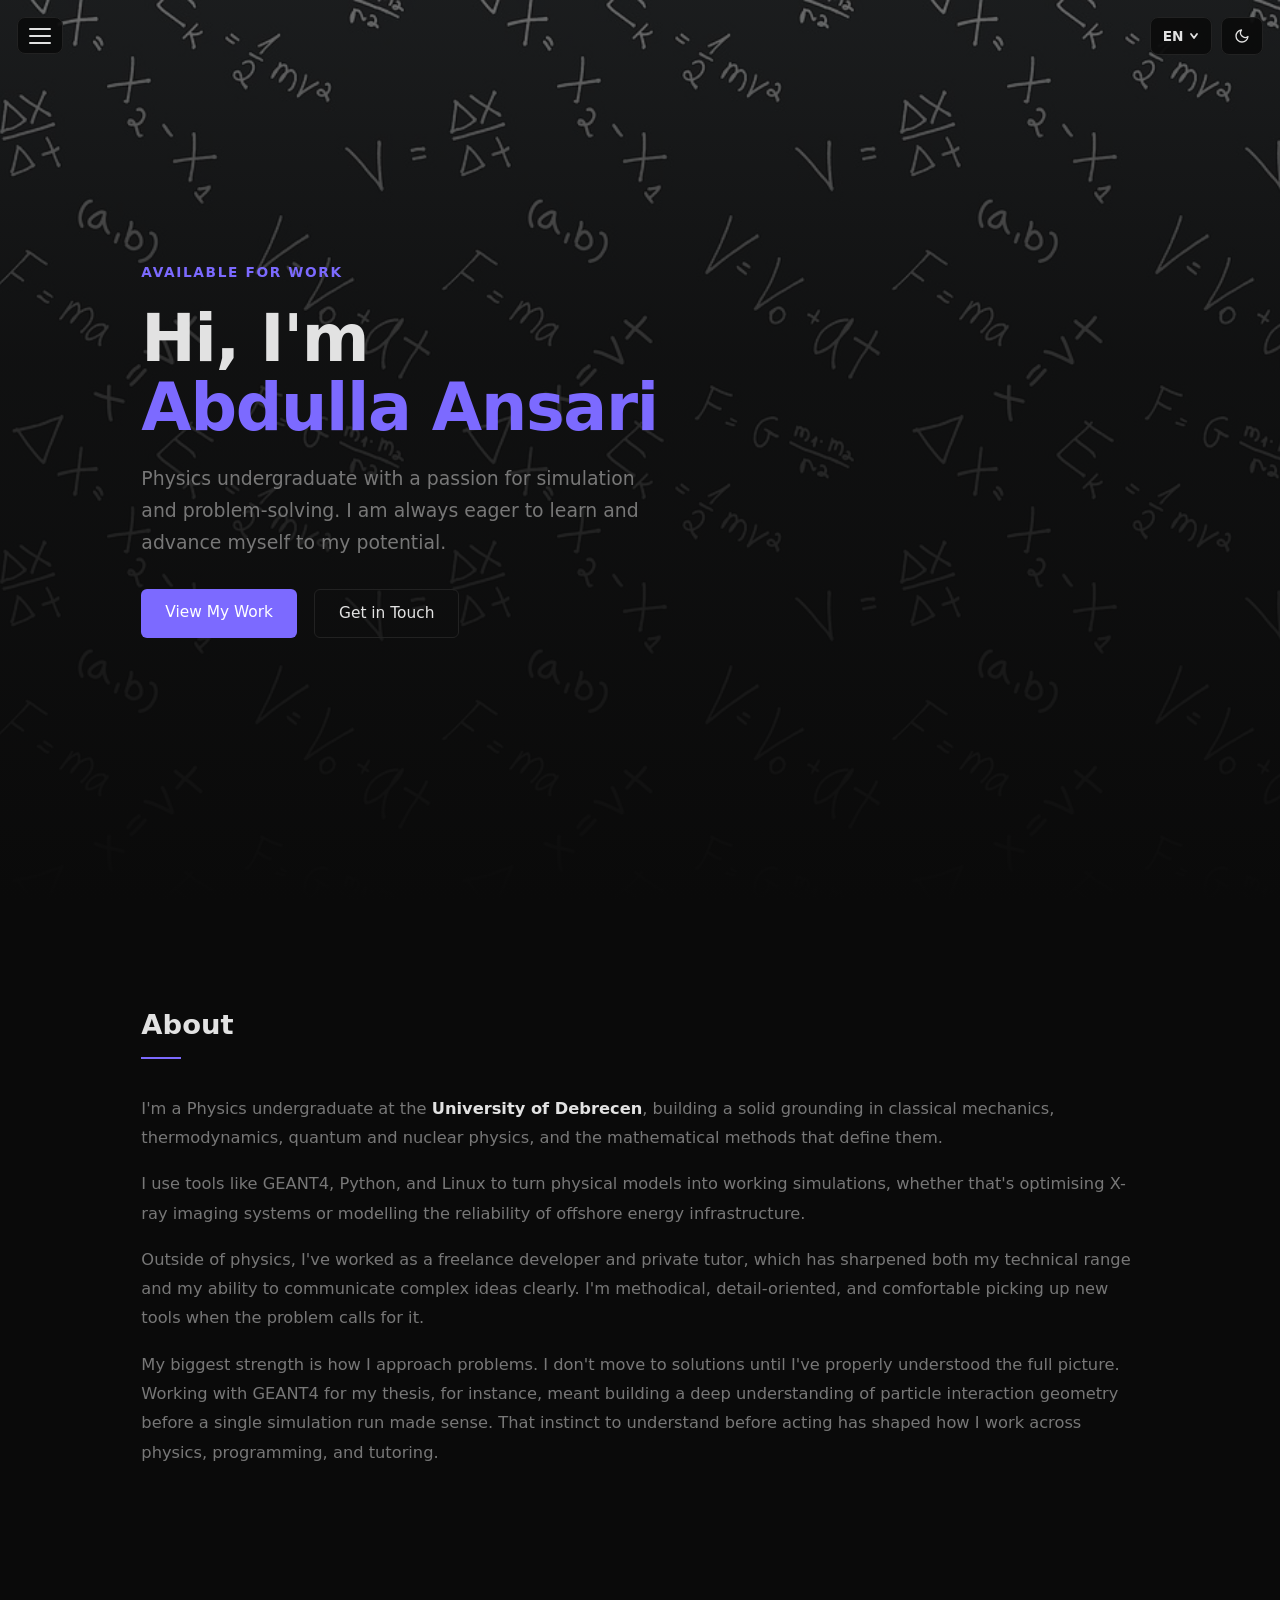
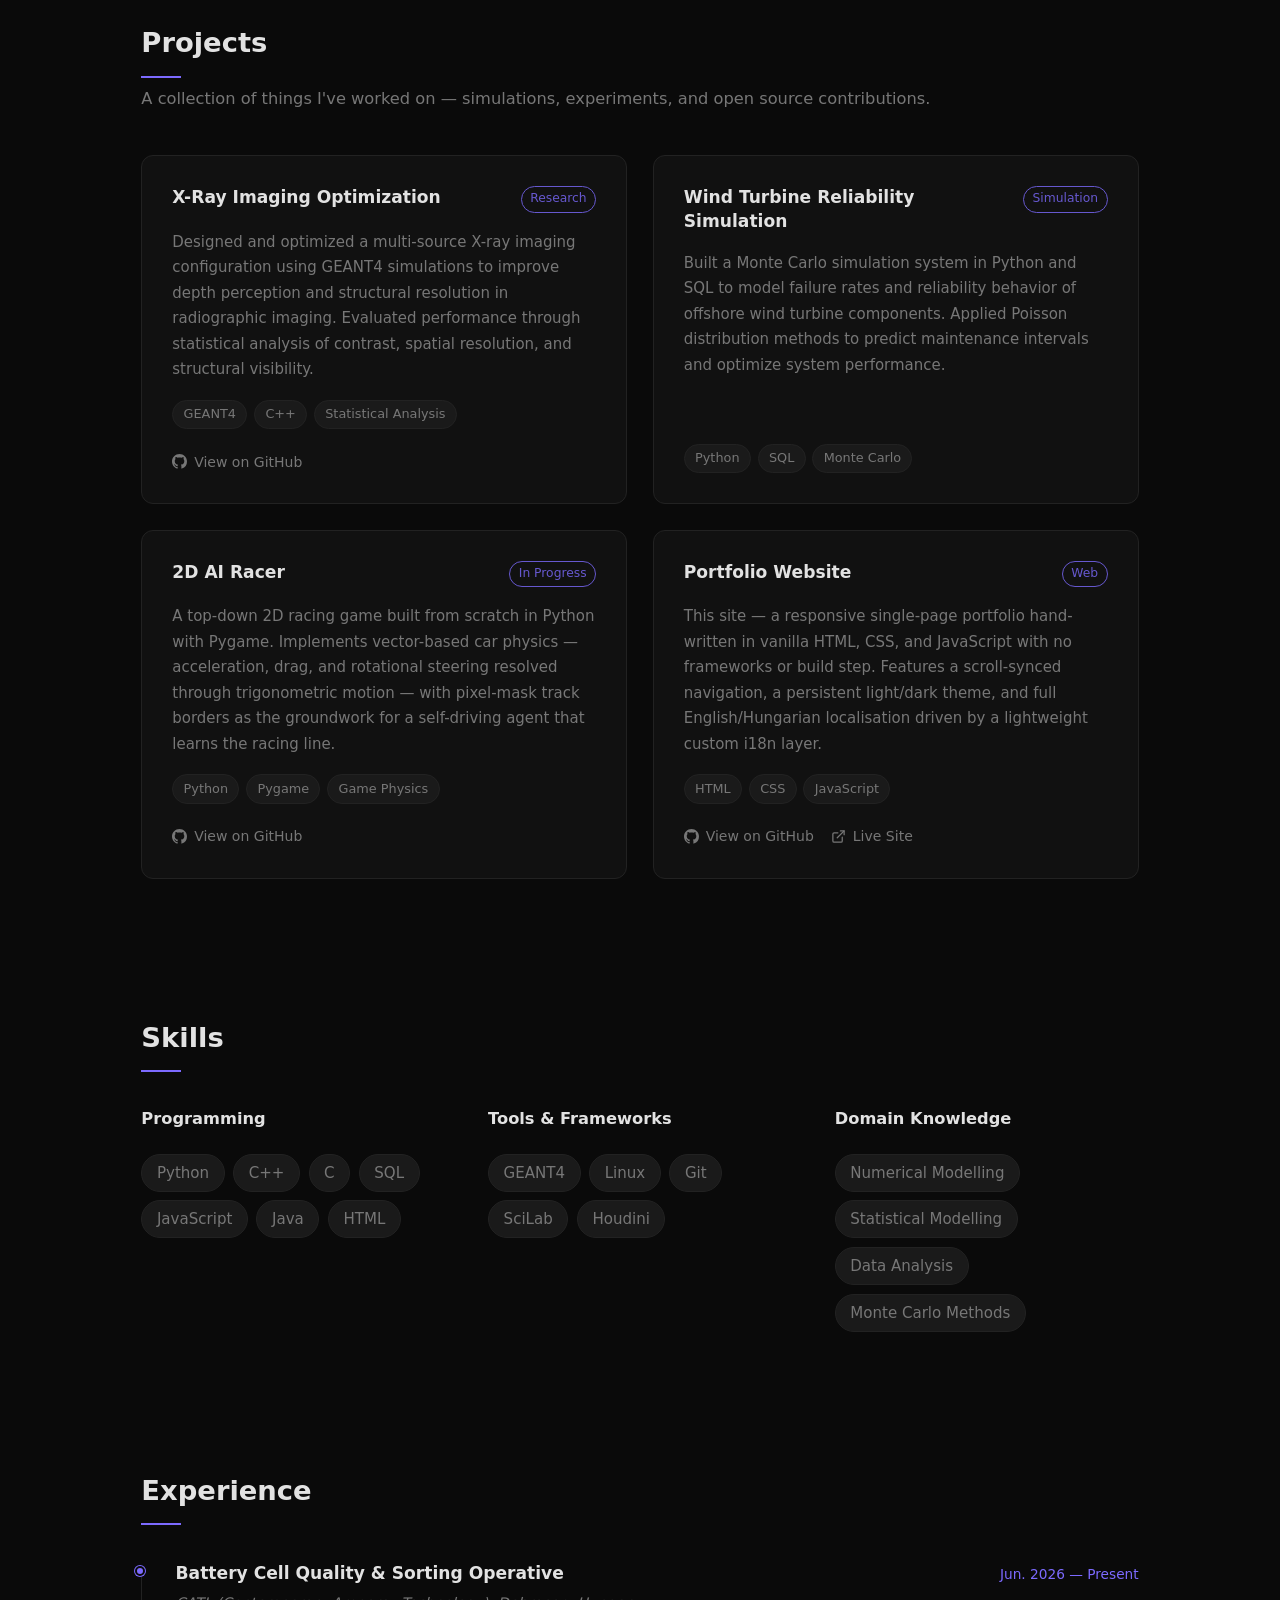
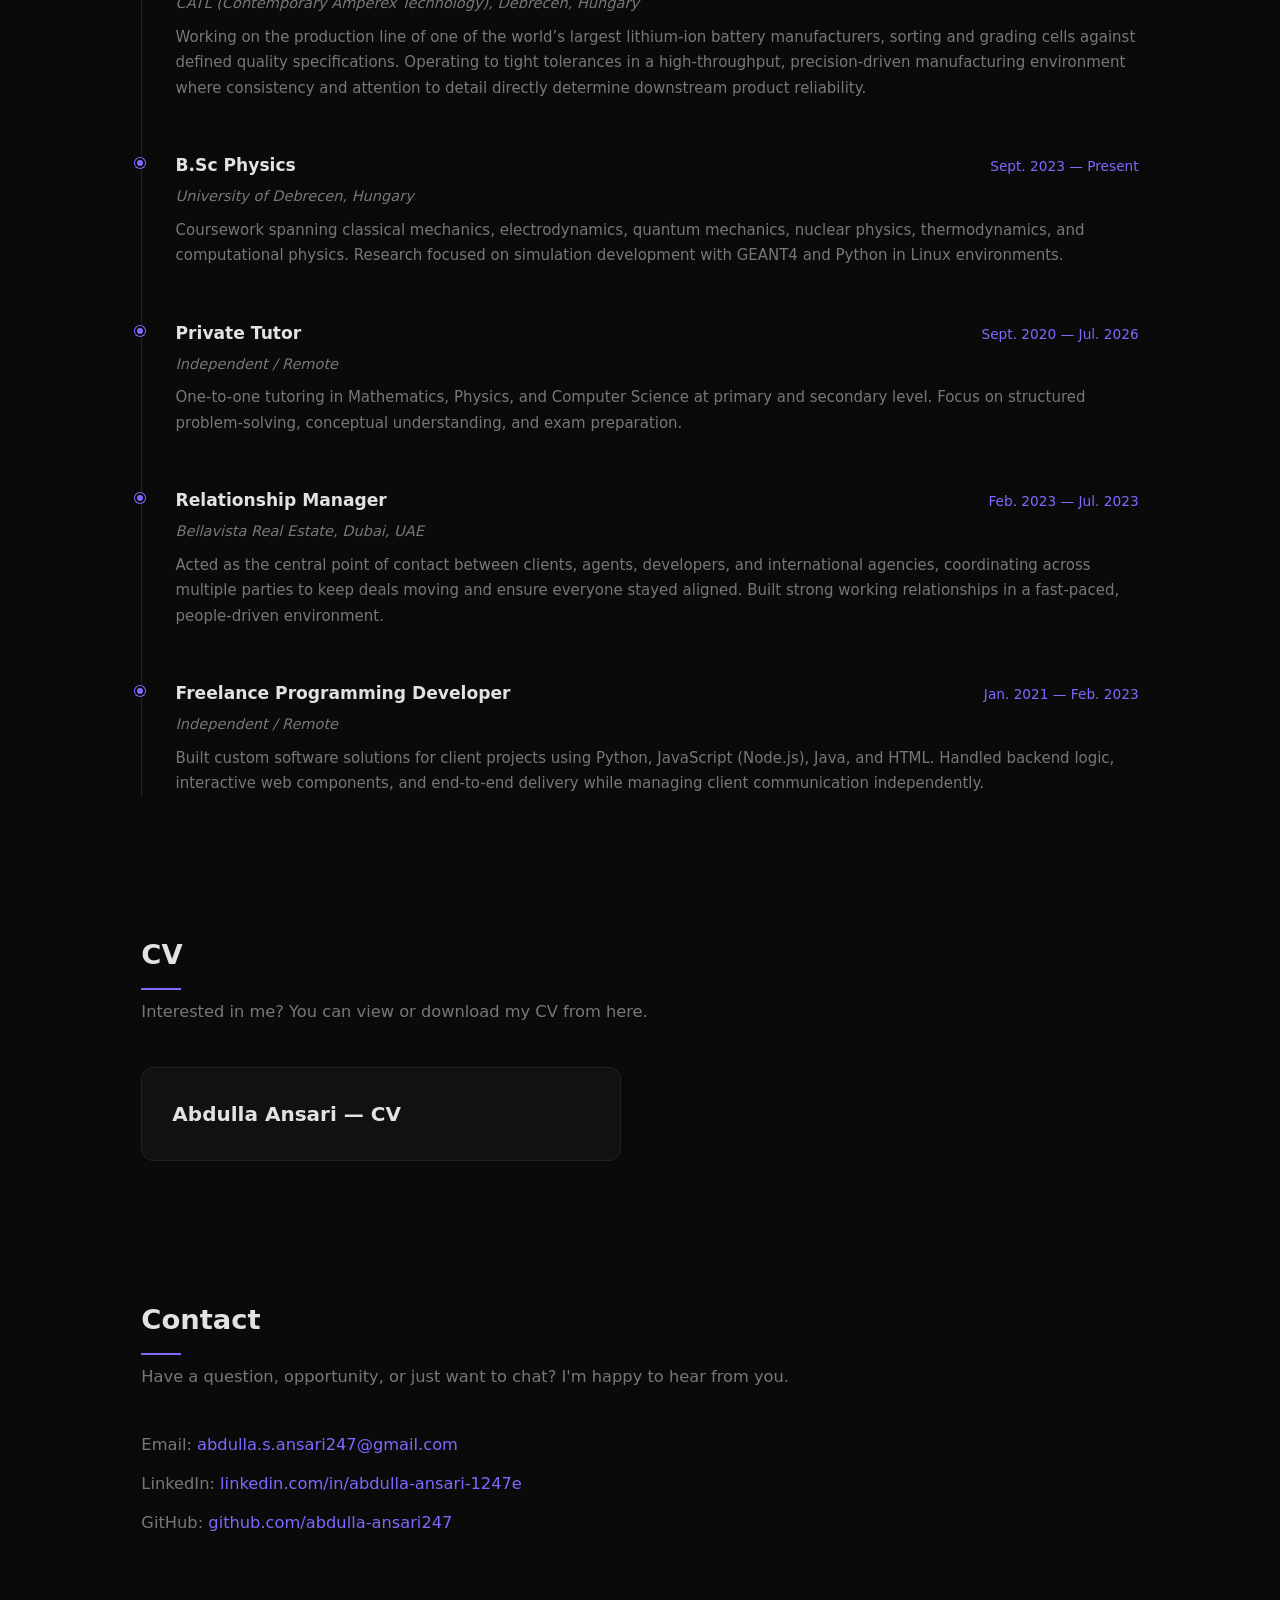
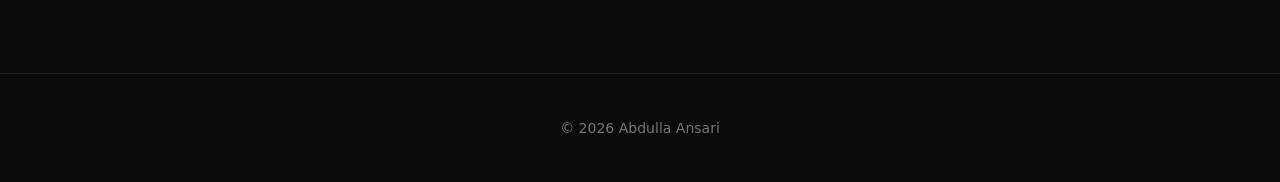
==== index.html @ ff15ace3 "More edits" ====
<!DOCTYPE html>
<html lang="en">
<head>
    <meta charset="UTF-8">
    <meta name="viewport" content="width=device-width, initial-scale=1.0">
    <title>Abdulla Ansari</title>
    <link rel="stylesheet" href="css/style.css">
</head>
<body>

    <button class="menu-toggle" id="menuToggle" aria-label="Open navigation">
        <span></span>
        <span></span>
        <span></span>
    </button>

    <div class="top-controls">
        <div class="lang-dropdown" id="langDropdown">
            <button class="ctrl-btn lang-current" id="langToggle" aria-label="Switch language">
                EN
                <svg width="10" height="10" viewBox="0 0 10 10" fill="none" stroke="currentColor" stroke-width="1.8" stroke-linecap="round" stroke-linejoin="round">
                    <polyline points="2,3 5,7 8,3"/>
                </svg>
            </button>
            <ul class="lang-menu">
                <li><button class="lang-option" data-lang="en">EN</button></li>
                <li><button class="lang-option" data-lang="hu">HU</button></li>
            </ul>
        </div>
        <button class="ctrl-btn" id="themeToggle" aria-label="Toggle theme">
            <svg class="icon-sun" width="16" height="16" viewBox="0 0 24 24" fill="none" stroke="currentColor" stroke-width="2" stroke-linecap="round" stroke-linejoin="round">
                <circle cx="12" cy="12" r="5"/>
                <line x1="12" y1="1" x2="12" y2="3"/>
                <line x1="12" y1="21" x2="12" y2="23"/>
                <line x1="4.22" y1="4.22" x2="5.64" y2="5.64"/>
                <line x1="18.36" y1="18.36" x2="19.78" y2="19.78"/>
                <line x1="1" y1="12" x2="3" y2="12"/>
                <line x1="21" y1="12" x2="23" y2="12"/>
                <line x1="4.22" y1="19.78" x2="5.64" y2="18.36"/>
                <line x1="18.36" y1="5.64" x2="19.78" y2="4.22"/>
            </svg>
            <svg class="icon-moon" width="16" height="16" viewBox="0 0 24 24" fill="none" stroke="currentColor" stroke-width="2" stroke-linecap="round" stroke-linejoin="round">
                <path d="M21 12.79A9 9 0 1 1 11.21 3 7 7 0 0 0 21 12.79z"/>
            </svg>
        </button>
    </div>

    <div class="nav-overlay" id="navOverlay"></div>

    <nav class="side-nav" id="sideNav">
        <a href="#about"      data-i18n="nav-about">About</a>
        <a href="#projects"   data-i18n="nav-projects">Projects</a>
        <a href="#skills"     data-i18n="nav-skills">Skills</a>
        <a href="#experience" data-i18n="nav-experience">Experience</a>
        <a href="#cv">CV</a>
        <a href="#contact"    data-i18n="nav-contact">Contact</a>
    </nav>

    <!-- HERO -->
    <section id="home">
        <div class="hero-content">
            <span class="tag" data-i18n="hero-tag">Available for work</span>
            <h1 data-i18n="hero-heading">Hi, I'm<br><span class="accent">Abdulla Ansari</span></h1>
            <p data-i18n="hero-desc">Physics undergraduate with a passion for simulation and problem-solving. I am always eager to learn and advance myself to my potential. Available to work in the Netherlands from March 1st</p>
            <div class="hero-btns">
                <a href="#projects" class="btn btn-primary" data-i18n="btn-work">View My Work</a>
                <a href="#contact"  class="btn btn-outline"  data-i18n="btn-contact">Get in Touch</a>
            </div>
        </div>
    </section>

    <main>

        <!-- ABOUT -->
        <section id="about" class="section">
            <h2 class="section-title" data-i18n="nav-about">About</h2>
            <div class="about-grid">
                <div class="about-text">
                    <p data-i18n="about-p1">I'm a Physics undergraduate at the <strong>University of Debrecen</strong>, building a solid grounding in classical mechanics, thermodynamics, quantum and nuclear physics, and the mathematical methods that define them.</p>
                    <p data-i18n="about-p2">I use tools like GEANT4, Python, and Linux to turn physical models into working simulations, whether that's optimising X-ray imaging systems or modelling the reliability of offshore energy infrastructure.</p>
                    <p data-i18n="about-p3">Outside of physics, I've worked as a freelance developer and private tutor, which has sharpened both my technical range and my ability to communicate complex ideas clearly. I'm methodical, detail-oriented, and comfortable picking up new tools when the problem calls for it.</p>
                    <p data-i18n="about-p4">My biggest strength is how I approach problems. I don't move to solutions until I've properly understood the full picture. Working with GEANT4 for my thesis, for instance, meant building a deep understanding of particle interaction geometry before a single simulation run made sense. That instinct to understand before acting has shaped how I work across physics, programming, and tutoring.</p>
                </div>
            </div>
        </section>

        <!-- PROJECTS -->
        <section id="projects" class="section">
            <h2 class="section-title" data-i18n="nav-projects">Projects</h2>
            <p class="section-sub" data-i18n="projects-sub">A collection of things I've worked on — simulations, experiments, and open source contributions.</p>
            <div class="projects-grid">

                <div class="project-card">
                    <div class="project-header">
                        <h3 data-i18n="proj1-title">X-Ray Imaging Optimization</h3>
                        <span class="project-status" data-i18n="proj1-status">Research</span>
                    </div>
                    <p data-i18n="proj1-desc">Designed and optimized a multi-source X-ray imaging configuration using GEANT4 simulations to improve depth perception and structural resolution in radiographic imaging. Evaluated performance through statistical analysis of contrast, spatial resolution, and structural visibility.</p>
                    <div class="project-tags">
                        <span class="tag-pill">GEANT4</span>
                        <span class="tag-pill">C++</span>
                        <span class="tag-pill" data-i18n="pill-stats">Statistical Analysis</span>
                    </div>
                    <div class="project-links">
                        <a href="https://github.com/abdulla-ansari247/geant4-xray-imaging-thesis" target="_blank" rel="noopener" class="project-link">
                            <svg width="15" height="15" viewBox="0 0 16 16" fill="currentColor" aria-hidden="true"><path d="M8 0C3.58 0 0 3.58 0 8c0 3.54 2.29 6.53 5.47 7.59.4.07.55-.17.55-.38 0-.19-.01-.82-.01-1.49-2.01.37-2.53-.49-2.69-.94-.09-.23-.48-.94-.82-1.13-.28-.15-.68-.52-.01-.53.63-.01 1.08.58 1.23.82.72 1.21 1.87.87 2.33.66.07-.52.28-.87.51-1.07-1.78-.2-3.64-.89-3.64-3.95 0-.87.31-1.59.82-2.15-.08-.2-.36-1.02.08-2.12 0 0 .67-.21 2.2.82.64-.18 1.32-.27 2-.27.68 0 1.36.09 2 .27 1.53-1.04 2.2-.82 2.2-.82.44 1.1.16 1.92.08 2.12.51.56.82 1.27.82 2.15 0 3.07-1.87 3.75-3.65 3.95.29.25.54.73.54 1.48 0 1.07-.01 1.93-.01 2.2 0 .21.15.46.55.38A8.01 8.01 0 0 0 16 8c0-4.42-3.58-8-8-8z"/></svg>
                            <span data-i18n="proj-github">View on GitHub</span>
                        </a>
                    </div>
                </div>

                <div class="project-card">
                    <div class="project-header">
                        <h3 data-i18n="proj2-title">Wind Turbine Reliability Simulation</h3>
                        <span class="project-status" data-i18n="proj2-status">Simulation</span>
                    </div>
                    <p data-i18n="proj2-desc">Built a Monte Carlo simulation system in Python and SQL to model failure rates and reliability behavior of offshore wind turbine components. Applied Poisson distribution methods to predict maintenance intervals and optimize system performance.</p>
                    <div class="project-tags">
                        <span class="tag-pill">Python</span>
                        <span class="tag-pill">SQL</span>
                        <span class="tag-pill">Monte Carlo</span>
                    </div>
                </div>

                <div class="project-card">
                    <div class="project-header">
                        <h3 data-i18n="proj3-title">2D AI Racer</h3>
                        <span class="project-status" data-i18n="proj3-status">In Progress</span>
                    </div>
                    <p data-i18n="proj3-desc">A top-down 2D racing game built from scratch in Python with Pygame. Implements vector-based car physics — acceleration, drag, and rotational steering resolved through trigonometric motion — with pixel-mask track borders as the groundwork for a self-driving agent that learns the racing line.</p>
                    <div class="project-tags">
                        <span class="tag-pill">Python</span>
                        <span class="tag-pill">Pygame</span>
                        <span class="tag-pill" data-i18n="pill-physics">Game Physics</span>
                    </div>
                    <div class="project-links">
                        <a href="https://github.com/abdulla-ansari247/2D_AI_Racer" target="_blank" rel="noopener" class="project-link">
                            <svg width="15" height="15" viewBox="0 0 16 16" fill="currentColor" aria-hidden="true"><path d="M8 0C3.58 0 0 3.58 0 8c0 3.54 2.29 6.53 5.47 7.59.4.07.55-.17.55-.38 0-.19-.01-.82-.01-1.49-2.01.37-2.53-.49-2.69-.94-.09-.23-.48-.94-.82-1.13-.28-.15-.68-.52-.01-.53.63-.01 1.08.58 1.23.82.72 1.21 1.87.87 2.33.66.07-.52.28-.87.51-1.07-1.78-.2-3.64-.89-3.64-3.95 0-.87.31-1.59.82-2.15-.08-.2-.36-1.02.08-2.12 0 0 .67-.21 2.2.82.64-.18 1.32-.27 2-.27.68 0 1.36.09 2 .27 1.53-1.04 2.2-.82 2.2-.82.44 1.1.16 1.92.08 2.12.51.56.82 1.27.82 2.15 0 3.07-1.87 3.75-3.65 3.95.29.25.54.73.54 1.48 0 1.07-.01 1.93-.01 2.2 0 .21.15.46.55.38A8.01 8.01 0 0 0 16 8c0-4.42-3.58-8-8-8z"/></svg>
                            <span data-i18n="proj-github">View on GitHub</span>
                        </a>
                    </div>
                </div>

                <div class="project-card">
                    <div class="project-header">
                        <h3 data-i18n="proj4-title">Portfolio Website</h3>
                        <span class="project-status" data-i18n="proj4-status">Web</span>
                    </div>
                    <p data-i18n="proj4-desc">This site — a responsive single-page portfolio hand-written in vanilla HTML, CSS, and JavaScript with no frameworks or build step. Features a scroll-synced navigation, a persistent light/dark theme, and full English/Hungarian localisation driven by a lightweight custom i18n layer.</p>
                    <div class="project-tags">
                        <span class="tag-pill">HTML</span>
                        <span class="tag-pill">CSS</span>
                        <span class="tag-pill">JavaScript</span>
                    </div>
                    <div class="project-links">
                        <a href="https://github.com/abdulla-ansari247/portfolio_website" target="_blank" rel="noopener" class="project-link">
                            <svg width="15" height="15" viewBox="0 0 16 16" fill="currentColor" aria-hidden="true"><path d="M8 0C3.58 0 0 3.58 0 8c0 3.54 2.29 6.53 5.47 7.59.4.07.55-.17.55-.38 0-.19-.01-.82-.01-1.49-2.01.37-2.53-.49-2.69-.94-.09-.23-.48-.94-.82-1.13-.28-.15-.68-.52-.01-.53.63-.01 1.08.58 1.23.82.72 1.21 1.87.87 2.33.66.07-.52.28-.87.51-1.07-1.78-.2-3.64-.89-3.64-3.95 0-.87.31-1.59.82-2.15-.08-.2-.36-1.02.08-2.12 0 0 .67-.21 2.2.82.64-.18 1.32-.27 2-.27.68 0 1.36.09 2 .27 1.53-1.04 2.2-.82 2.2-.82.44 1.1.16 1.92.08 2.12.51.56.82 1.27.82 2.15 0 3.07-1.87 3.75-3.65 3.95.29.25.54.73.54 1.48 0 1.07-.01 1.93-.01 2.2 0 .21.15.46.55.38A8.01 8.01 0 0 0 16 8c0-4.42-3.58-8-8-8z"/></svg>
                            <span data-i18n="proj-github">View on GitHub</span>
                        </a>
                        <a href="https://portfolio-website-flame-eta-69.vercel.app" target="_blank" rel="noopener" class="project-link">
                            <svg width="15" height="15" viewBox="0 0 24 24" fill="none" stroke="currentColor" stroke-width="2" stroke-linecap="round" stroke-linejoin="round" aria-hidden="true"><path d="M18 13v6a2 2 0 0 1-2 2H5a2 2 0 0 1-2-2V8a2 2 0 0 1 2-2h6"/><polyline points="15 3 21 3 21 9"/><line x1="10" y1="14" x2="21" y2="3"/></svg>
                            <span data-i18n="proj-live">Live Site</span>
                        </a>
                    </div>
                </div>

            </div>
        </section>

        <!-- SKILLS -->
        <section id="skills" class="section">
            <h2 class="section-title" data-i18n="nav-skills">Skills</h2>
            <div class="skills-grid">

                <div class="skill-group">
                    <h3 data-i18n="skills-prog">Programming</h3>
                    <div class="skill-tags">
                        <span class="tag-pill">Python</span>
                        <span class="tag-pill">C++</span>
                        <span class="tag-pill">C</span>
                        <span class="tag-pill">SQL</span>
                        <span class="tag-pill">JavaScript</span>
                        <span class="tag-pill">Java</span>
                        <span class="tag-pill">HTML</span>
                    </div>
                </div>

                <div class="skill-group">
                    <h3 data-i18n="skills-tools">Tools &amp; Frameworks</h3>
                    <div class="skill-tags">
                        <span class="tag-pill">GEANT4</span>
                        <span class="tag-pill">Linux</span>
                        <span class="tag-pill">Git</span>
                        <span class="tag-pill">SciLab</span>
                        <span class="tag-pill">Houdini</span>
                    </div>
                </div>

                <div class="skill-group">
                    <h3 data-i18n="skills-domain">Domain Knowledge</h3>
                    <div class="skill-tags">
                        <span class="tag-pill" data-i18n="pill-num">Numerical Modelling</span>
                        <span class="tag-pill" data-i18n="pill-stat">Statistical Modelling</span>
                        <span class="tag-pill" data-i18n="pill-data">Data Analysis</span>
                        <span class="tag-pill">Monte Carlo Methods</span>
                    </div>
                </div>

            </div>
        </section>

        <!-- EXPERIENCE -->
        <section id="experience" class="section">
            <h2 class="section-title" data-i18n="nav-experience">Experience</h2>
            <div class="timeline">

                <div class="timeline-item">
                    <div class="timeline-dot"></div>
                    <div class="timeline-content">
                        <div class="timeline-header">
                            <h3 data-i18n="exp1-title">Battery Cell Quality &amp; Sorting Operative</h3>
                            <span class="timeline-date" data-i18n="exp1-date">Jun. 2026 — Present</span>
                        </div>
                        <p class="timeline-org" data-i18n="exp1-org">CATL (Contemporary Amperex Technology), Debrecen, Hungary</p>
                        <p data-i18n="exp1-desc">Working on the production line of one of the world’s largest lithium-ion battery manufacturers, sorting and grading cells against defined quality specifications. Operating to tight tolerances in a high-throughput, precision-driven manufacturing environment where consistency and attention to detail directly determine downstream product reliability.</p>
                    </div>
                </div>

                <div class="timeline-item">
                    <div class="timeline-dot"></div>
                    <div class="timeline-content">
                        <div class="timeline-header">
                            <h3 data-i18n="exp2-title">B.Sc Physics</h3>
                            <span class="timeline-date" data-i18n="exp2-date">Sept. 2023 — Present</span>
                        </div>
                        <p class="timeline-org" data-i18n="exp2-org">University of Debrecen, Hungary</p>
                        <p data-i18n="exp2-desc">Coursework spanning classical mechanics, electrodynamics, quantum mechanics, nuclear physics, thermodynamics, and computational physics. Research focused on simulation development with GEANT4 and Python in Linux environments.</p>
                    </div>
                </div>

                <div class="timeline-item">
                    <div class="timeline-dot"></div>
                    <div class="timeline-content">
                        <div class="timeline-header">
                            <h3 data-i18n="exp3-title">Private Tutor</h3>
                            <span class="timeline-date" data-i18n="exp3-date">Sept. 2020 — Jul. 2026</span>
                        </div>
                        <p class="timeline-org" data-i18n="exp3-org">Independent / Remote</p>
                        <p data-i18n="exp3-desc">One-to-one tutoring in Mathematics, Physics, and Computer Science at primary and secondary level. Focus on structured problem-solving, conceptual understanding, and exam preparation.</p>
                    </div>
                </div>

                <div class="timeline-item">
                    <div class="timeline-dot"></div>
                    <div class="timeline-content">
                        <div class="timeline-header">
                            <h3 data-i18n="exp4-title">Relationship Manager</h3>
                            <span class="timeline-date" data-i18n="exp4-date">Feb. 2023 — Jul. 2023</span>
                        </div>
                        <p class="timeline-org" data-i18n="exp4-org">Bellavista Real Estate, Dubai, UAE</p>
                        <p data-i18n="exp4-desc">Acted as the central point of contact between clients, agents, developers, and international agencies, coordinating across multiple parties to keep deals moving and ensure everyone stayed aligned. Built strong working relationships in a fast-paced, people-driven environment.</p>
                    </div>
                </div>

                <div class="timeline-item">
                    <div class="timeline-dot"></div>
                    <div class="timeline-content">
                        <div class="timeline-header">
                            <h3 data-i18n="exp5-title">Freelance Programming Developer</h3>
                            <span class="timeline-date" data-i18n="exp5-date">Jan. 2021 — Feb. 2023</span>
                        </div>
                        <p class="timeline-org" data-i18n="exp5-org">Independent / Remote</p>
                        <p data-i18n="exp5-desc">Built custom software solutions for client projects using Python, JavaScript (Node.js), Java, and HTML. Handled backend logic, interactive web components, and end-to-end delivery while managing client communication independently.</p>
                    </div>
                </div>

            </div>
        </section>

        <!-- CV -->
        <section id="cv" class="section">
            <h2 class="section-title">CV</h2>
            <p class="section-sub" data-i18n="cv-sub">Interested in me? You can view or download my CV from here.</p>
            <div class="cv-card-wrap">
                <a href="cv.pdf" target="_blank" class="project-card cv-card">
                    <h3>Abdulla Ansari — CV</h3>
                </a>
            </div>
        </section>

        <!-- CONTACT -->
        <section id="contact" class="section">
            <h2 class="section-title" data-i18n="nav-contact">Contact</h2>
            <p class="section-sub" data-i18n="contact-sub">Have a question, opportunity, or just want to chat? I'm happy to hear from you.</p>
            <div class="contact-list">
                <p>Email: <a href="mailto:abdulla.s.ansari247@gmail.com">abdulla.s.ansari247@gmail.com</a></p>
                <p>LinkedIn: <a href="https://linkedin.com/in/abdulla-ansari-1247e" target="_blank">linkedin.com/in/abdulla-ansari-1247e</a></p>
                <p>GitHub: <a href="https://github.com/abdulla-ansari247" target="_blank">github.com/abdulla-ansari247</a></p>
            </div>
        </section>

    </main>

    <footer>
        <p>&copy; 2026 Abdulla Ansari</p>
    </footer>

    <script src="js/main.js"></script>
</body>
</html>
---- css/style.css ----
* {
    margin: 0;
    padding: 0;
    box-sizing: border-box;
}

:root {
    --bg: #0a0a0a;
    --surface: #111111;
    --surface2: #1a1a1a;
    --border: #222222;
    --text: #e2e2e2;
    --muted: #777;
    --accent: #7c6aff;
    --accent-hover: #9b8dff;
}

html {
    scroll-behavior: smooth;
    font-size: 107%;
}

body {
    background-color: var(--bg);
    color: var(--text);
    font-family: 'Segoe UI', system-ui, sans-serif;
    line-height: 1.6;
}

/* LIGHT THEME */
body.light {
    --bg: #f4f4f5;
    --surface: #ffffff;
    --surface2: #e8e8ec;
    --border: #d4d4d8;
    --text: #111111;
    --muted: #52525b;
    --accent: #5b4de0;
    --accent-hover: #7c6aff;
}

body.light #home::before {
    background: linear-gradient(to bottom, rgba(244,244,245,0.4) 0%, rgba(244,244,245,0.82) 45%, rgba(244,244,245,1) 100%);
}

/* TOP CONTROLS */
.top-controls {
    position: fixed;
    top: 1rem;
    right: 1rem;
    z-index: 300;
    display: flex;
    gap: 0.5rem;
    align-items: center;
}

.ctrl-btn {
    background: rgba(10, 10, 10, 0.85);
    border: 1px solid var(--border);
    border-radius: 8px;
    padding: 0.45rem 0.7rem;
    cursor: pointer;
    color: var(--text);
    font-size: 0.8rem;
    font-weight: 600;
    font-family: inherit;
    display: flex;
    align-items: center;
    justify-content: center;
    backdrop-filter: blur(12px);
    transition: border-color 0.2s, color 0.2s;
    min-width: 38px;
    height: 38px;
}

body.light .ctrl-btn,
body.light .menu-toggle {
    background: rgba(244, 244, 245, 0.85);
}

.ctrl-btn:hover {
    border-color: var(--accent);
    color: var(--accent);
}

/* LANGUAGE DROPDOWN */
.lang-dropdown {
    position: relative;
}

.lang-current {
    gap: 0.35rem;
}

.lang-current svg {
    transition: transform 0.2s;
    flex-shrink: 0;
}

.lang-dropdown.open .lang-current svg {
    transform: rotate(180deg);
}

.lang-menu {
    position: absolute;
    top: calc(100% + 0.4rem);
    right: 0;
    background: rgba(10, 10, 10, 0.95);
    border: 1px solid var(--border);
    border-radius: 8px;
    padding: 0.3rem;
    list-style: none;
    display: none;
    min-width: 100%;
    backdrop-filter: blur(12px);
    z-index: 400;
}

body.light .lang-menu {
    background: rgba(244, 244, 245, 0.97);
}

.lang-dropdown.open .lang-menu {
    display: block;
}

.lang-option {
    display: block;
    width: 100%;
    background: none;
    border: none;
    border-radius: 5px;
    padding: 0.4rem 0.75rem;
    color: var(--muted);
    font-size: 0.8rem;
    font-weight: 600;
    font-family: inherit;
    cursor: pointer;
    text-align: center;
    transition: background 0.15s, color 0.15s;
}

.lang-option:hover {
    background: var(--surface2);
    color: var(--text);
}

.lang-option.active {
    color: var(--accent);
}

#themeToggle .icon-sun  { display: none; }
#themeToggle .icon-moon { display: block; }
body.light #themeToggle .icon-sun  { display: block; }
body.light #themeToggle .icon-moon { display: none; }

/* HAMBURGER TOGGLE */
.menu-toggle {
    position: fixed;
    top: 1rem;
    left: 1rem;
    z-index: 300;
    background: rgba(10, 10, 10, 0.85);
    border: 1px solid var(--border);
    border-radius: 8px;
    padding: 0.55rem 0.65rem;
    cursor: pointer;
    display: flex;
    flex-direction: column;
    gap: 5px;
    backdrop-filter: blur(12px);
    transition: border-color 0.2s;
}

.menu-toggle:hover {
    border-color: var(--accent);
}

.menu-toggle span {
    display: block;
    width: 22px;
    height: 2px;
    background-color: var(--text);
    border-radius: 2px;
    transition: transform 0.25s, opacity 0.25s;
}

.menu-toggle.open span:nth-child(1) {
    transform: translateY(7px) rotate(45deg);
}

.menu-toggle.open span:nth-child(2) {
    opacity: 0;
}

.menu-toggle.open span:nth-child(3) {
    transform: translateY(-7px) rotate(-45deg);
}

/* OVERLAY */
.nav-overlay {
    position: fixed;
    inset: 0;
    background: rgba(0, 0, 0, 0.5);
    z-index: 200;
    opacity: 0;
    pointer-events: none;
    transition: opacity 0.25s;
}

.nav-overlay.open {
    opacity: 1;
    pointer-events: all;
}

/* SIDE NAV */
.side-nav {
    position: fixed;
    top: 0;
    left: 0;
    height: 100vh;
    width: 240px;
    background: var(--surface);
    border-right: 1px solid var(--border);
    z-index: 250;
    display: flex;
    flex-direction: column;
    padding: 5rem 2rem 2rem;
    gap: 0;
    transform: translateX(-100%);
    transition: transform 0.3s ease;
}

.side-nav.open {
    transform: translateX(0);
}

.side-nav a {
    color: var(--muted);
    text-decoration: none;
    font-size: 0.95rem;
    padding: 0.75rem 0;
    border-bottom: 1px solid var(--border);
    transition: color 0.2s, padding-left 0.2s;
}

.side-nav a:last-child {
    border-bottom: none;
}

.side-nav a:hover,
.side-nav a.active {
    color: var(--text);
    padding-left: 0.4rem;
}

/* LAYOUT */
main {
    max-width: 1100px;
    margin: 0 auto;
    padding: 0 3rem;
    background-color: var(--bg);
}

.section {
    padding: 6rem 0 2rem;
}

.section-title {
    font-size: 1.6rem;
    font-weight: 800;
    margin-bottom: 0.5rem;
    position: relative;
    padding-bottom: 0.75rem;
}

.section-title::after {
    content: '';
    position: absolute;
    bottom: 0;
    left: 0;
    width: 40px;
    height: 2px;
    background-color: var(--accent);
}

.section-sub {
    color: var(--muted);
    font-size: 0.95rem;
    margin-bottom: 2.5rem;
    margin-top: 0.5rem;
}

/* HERO */
#home {
    min-height: 100vh;
    display: flex;
    align-items: center;
    padding-top: 0;
    position: relative;
    width: 100%;
    background-image: url('../background.jpg');
    background-size: cover;
    background-position: center top;
    background-repeat: no-repeat;
}

#home::before {
    content: '';
    position: absolute;
    inset: 0;
    background: linear-gradient(to bottom, rgba(10,10,10,0.6) 0%, rgba(10,10,10,0.85) 40%, rgba(10,10,10,1) 100%);
    z-index: 0;
}

.hero-content {
    position: relative;
    z-index: 1;
    max-width: 1100px;
    width: 100%;
    margin: 0 auto;
    padding: 0 3rem;
    display: flex;
    flex-direction: column;
    gap: 1.25rem;
}

.tag {
    font-size: 0.8rem;
    color: var(--accent);
    text-transform: uppercase;
    letter-spacing: 0.12em;
    font-weight: 600;
}

.hero-content h1 {
    font-size: 3.8rem;
    font-weight: 900;
    line-height: 1.05;
    letter-spacing: -0.02em;
}

.accent {
    color: var(--accent);
}

.hero-content p {
    font-size: 1.1rem;
    color: var(--muted);
    max-width: 520px;
    line-height: 1.7;
}

.hero-btns {
    display: flex;
    gap: 1rem;
    margin-top: 0.5rem;
    flex-wrap: wrap;
}

.btn {
    display: inline-block;
    padding: 0.65rem 1.4rem;
    border-radius: 6px;
    font-size: 0.9rem;
    text-decoration: none;
    transition: all 0.2s;
    cursor: pointer;
    border: none;
    font-family: inherit;
    font-weight: 500;
}

.btn-primary {
    background-color: var(--accent);
    color: #fff;
}

.btn-primary:hover {
    background-color: var(--accent-hover);
    transform: translateY(-1px);
}

.btn-outline {
    border: 1px solid var(--border);
    color: var(--text);
    background: transparent;
}

.btn-outline:hover {
    border-color: var(--accent);
    color: var(--accent);
    transform: translateY(-1px);
}

/* ABOUT */
.about-grid {
    display: grid;
    grid-template-columns: 1fr;
    gap: 3rem;
    margin-top: 2rem;
    align-items: start;
}

.about-text p {
    color: var(--muted);
    margin-bottom: 1rem;
    font-size: 0.95rem;
    line-height: 1.8;
}

.about-text strong {
    color: var(--text);
    font-weight: 600;
}


/* PROJECTS */
.projects-grid {
    display: grid;
    grid-template-columns: repeat(auto-fill, minmax(460px, 1fr));
    gap: 1.5rem;
    margin-top: 2rem;
}

.project-card {
    background-color: var(--surface);
    border: 1px solid var(--border);
    border-radius: 12px;
    padding: 1.75rem;
    display: flex;
    flex-direction: column;
    gap: 1rem;
    transition: border-color 0.2s, transform 0.2s;
}

.project-card:hover {
    border-color: var(--accent);
    transform: translateY(-2px);
}

.cv-card-wrap {
    margin-top: 2rem;
    max-width: 480px;
}

.cv-card {
    text-decoration: none;
    color: var(--text);
}


.project-header {
    display: flex;
    justify-content: space-between;
    align-items: flex-start;
    gap: 1rem;
}

.project-header h3 {
    font-size: 1rem;
    font-weight: 700;
    line-height: 1.4;
}

.project-status {
    font-size: 0.72rem;
    color: var(--accent);
    border: 1px solid var(--accent);
    padding: 0.15rem 0.5rem;
    border-radius: 999px;
    white-space: nowrap;
    opacity: 0.8;
}

.project-card p {
    font-size: 0.875rem;
    color: var(--muted);
    line-height: 1.7;
    flex: 1;
}

.project-tags {
    display: flex;
    flex-wrap: wrap;
    gap: 0.4rem;
}

.tag-pill {
    font-size: 0.75rem;
    color: var(--muted);
    background-color: var(--surface2);
    border: 1px solid var(--border);
    padding: 0.2rem 0.6rem;
    border-radius: 999px;
}

.project-links {
    display: flex;
    flex-wrap: wrap;
    gap: 1rem;
    margin-top: 0.25rem;
}

.project-link {
    display: inline-flex;
    align-items: center;
    gap: 0.4rem;
    font-size: 0.82rem;
    font-weight: 500;
    color: var(--muted);
    text-decoration: none;
    transition: color 0.2s;
}

.project-link:hover {
    color: var(--accent);
}

.project-link svg {
    flex-shrink: 0;
}

/* SKILLS */
.skills-grid {
    display: grid;
    grid-template-columns: repeat(auto-fill, minmax(285px, 1fr));
    gap: 2.5rem;
    margin-top: 2rem;
}

.skill-group h3 {
    font-size: 0.95rem;
    font-weight: 700;
    margin-bottom: 1.25rem;
    color: var(--text);
}

.skill-tags {
    display: flex;
    flex-wrap: wrap;
    gap: 0.5rem;
}

.skill-tags .tag-pill {
    font-size: 0.88rem;
    padding: 0.35rem 0.85rem;
}

/* TIMELINE */
.timeline {
    position: relative;
    margin-top: 2rem;
    padding-left: 1.5rem;
}

.timeline::before {
    content: '';
    position: absolute;
    left: 0;
    top: 8px;
    bottom: 0;
    width: 1px;
    background-color: var(--border);
}

.timeline-item {
    position: relative;
    padding-bottom: 3rem;
}

.timeline-item:last-child {
    padding-bottom: 0;
}

.timeline-dot {
    position: absolute;
    left: -1.875rem;
    top: 6px;
    width: 10px;
    height: 10px;
    border-radius: 50%;
    background-color: var(--accent);
    border: 2px solid var(--bg);
    box-shadow: 0 0 0 1px var(--accent);
}

.timeline-content {
    padding-left: 0.5rem;
}

.timeline-header {
    display: flex;
    justify-content: space-between;
    align-items: baseline;
    gap: 1rem;
    margin-bottom: 0.25rem;
}

.timeline-header h3 {
    font-size: 1rem;
    font-weight: 700;
}

.timeline-date {
    font-size: 0.8rem;
    color: var(--accent);
    white-space: nowrap;
}

.timeline-org {
    font-size: 0.85rem;
    color: var(--muted);
    margin-bottom: 0.6rem;
    font-style: italic;
}

.timeline-content p:last-child {
    font-size: 0.875rem;
    color: var(--muted);
    line-height: 1.7;
}

/* CONTACT */
.contact-list {
    margin-top: 2rem;
    display: flex;
    flex-direction: column;
    gap: 0.75rem;
}

.contact-list p {
    font-size: 0.95rem;
    color: var(--muted);
}

.contact-list a {
    color: var(--accent);
    text-decoration: none;
}

.contact-list a:hover {
    text-decoration: underline;
}

/* FOOTER */
footer {
    text-align: center;
    padding: 2.5rem 2rem;
    font-size: 0.82rem;
    color: var(--muted);
    border-top: 1px solid var(--border);
    margin-top: 6rem;
}

/* RESPONSIVE */
@media (max-width: 860px) {
    .about-grid {
        grid-template-columns: 1fr;
    }

    .projects-grid {
        grid-template-columns: 1fr;
    }
}

@media (max-width: 720px) {
    .hero-content h1 {
        font-size: 2.6rem;
    }

    .timeline-header {
        flex-direction: column;
        gap: 0.2rem;
    }
}

@media (max-width: 480px) {
    main {
        padding: 0 1.25rem;
    }

    header {
        padding: 0 1.25rem;
    }

    .hero-content {
        padding: 0 1.25rem;
    }

    .hero-content h1 {
        font-size: 2rem;
    }
}
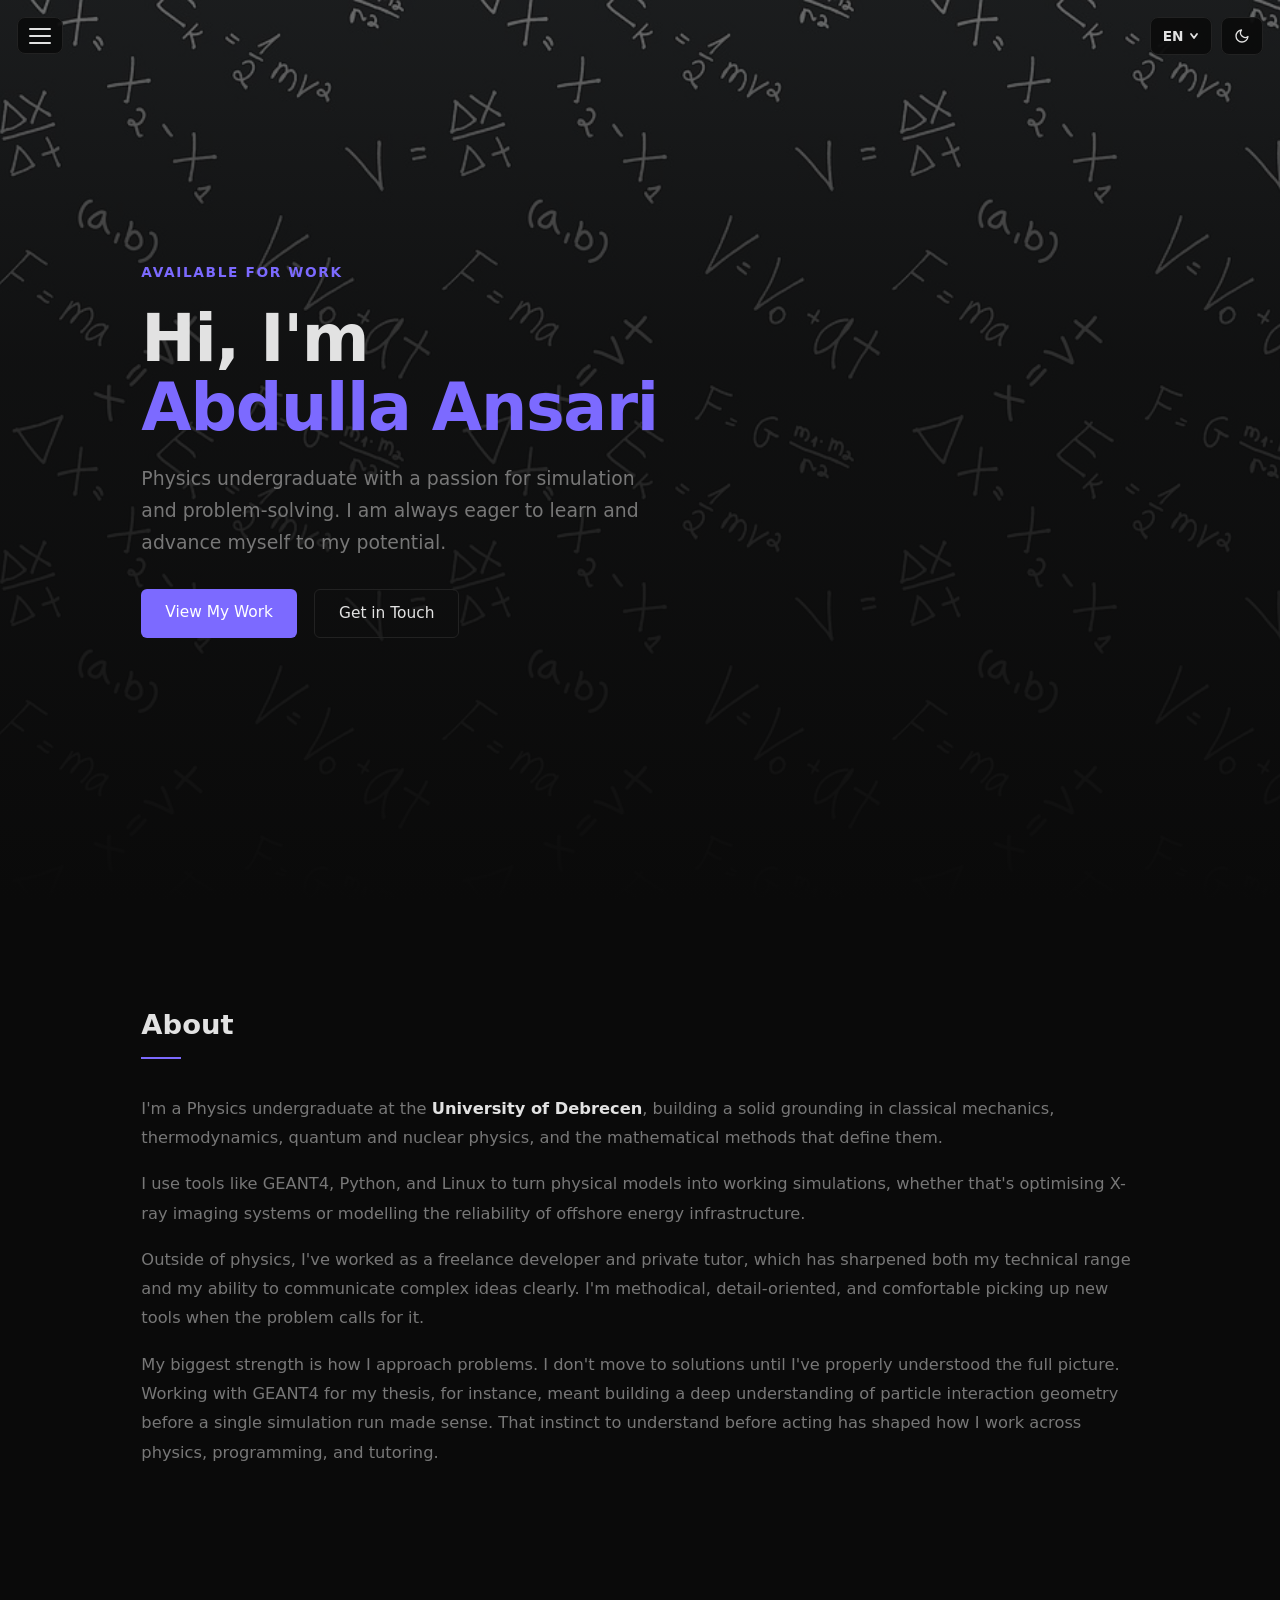
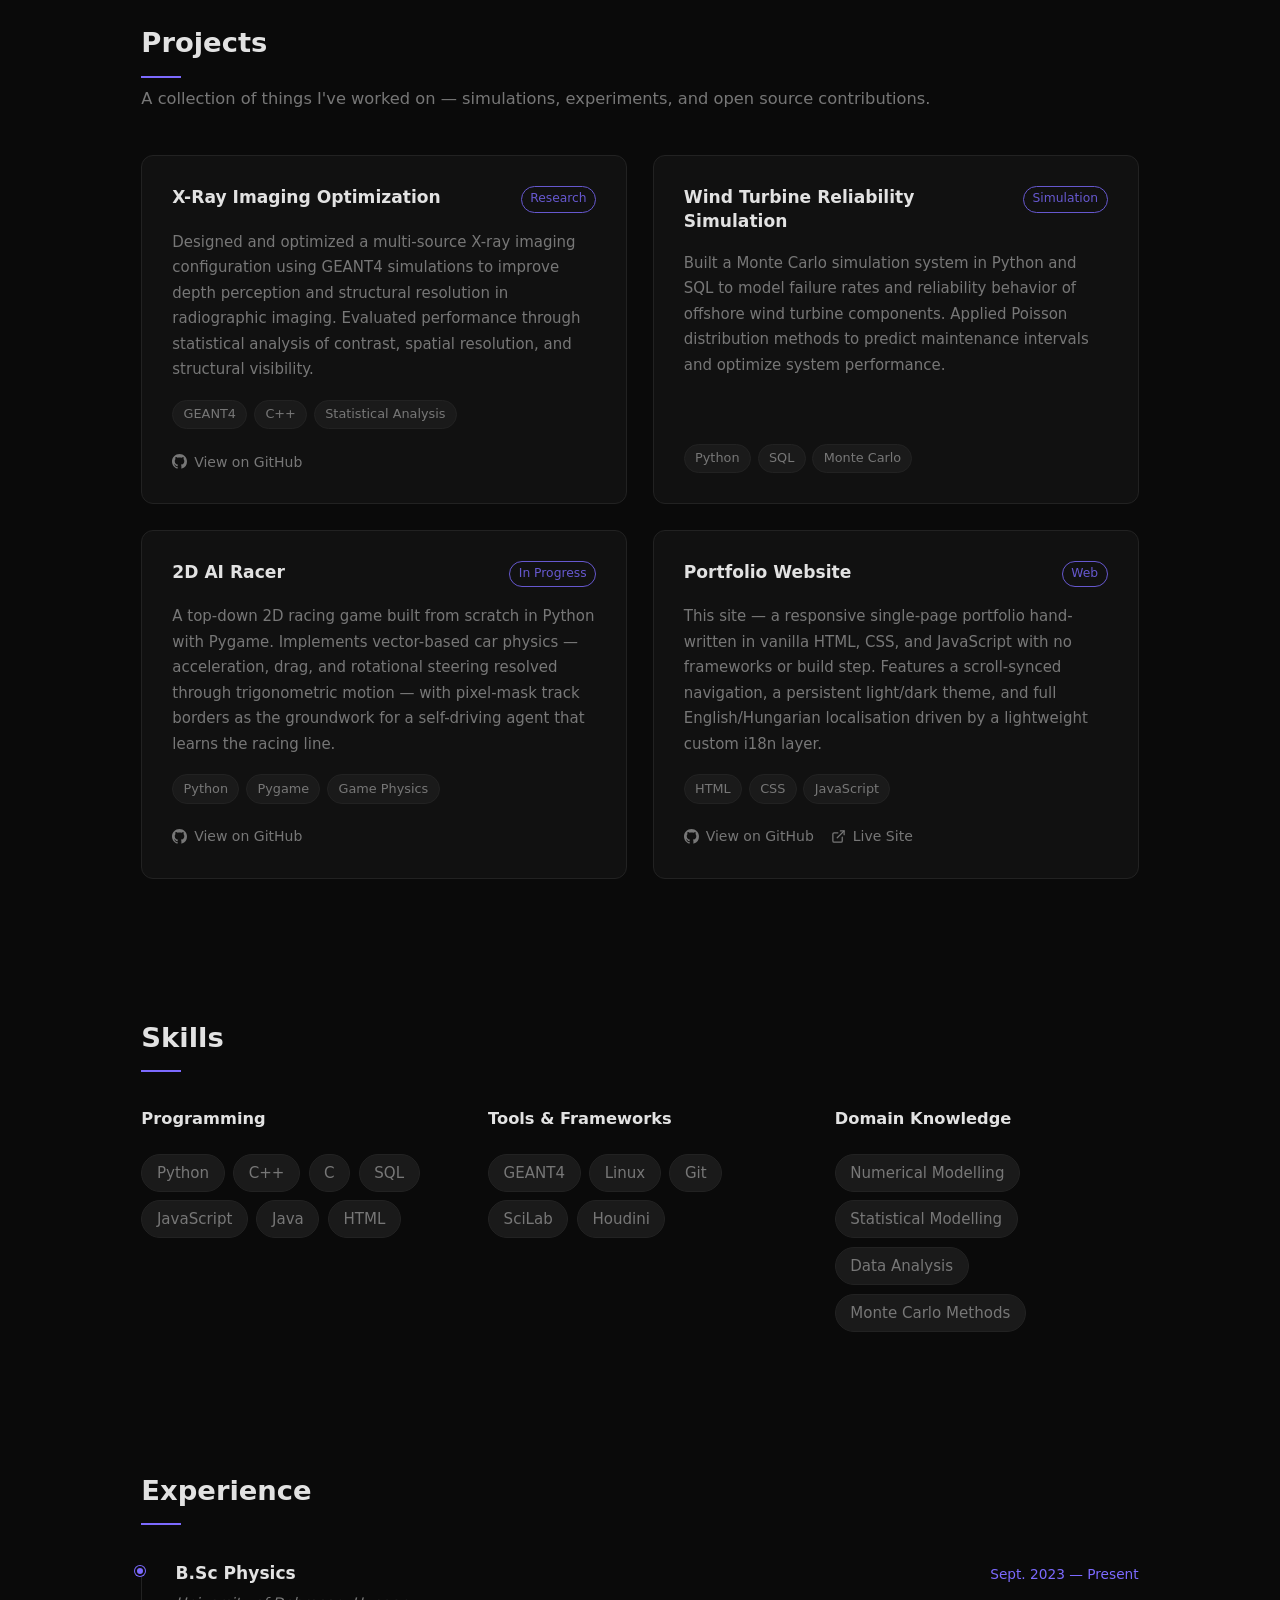
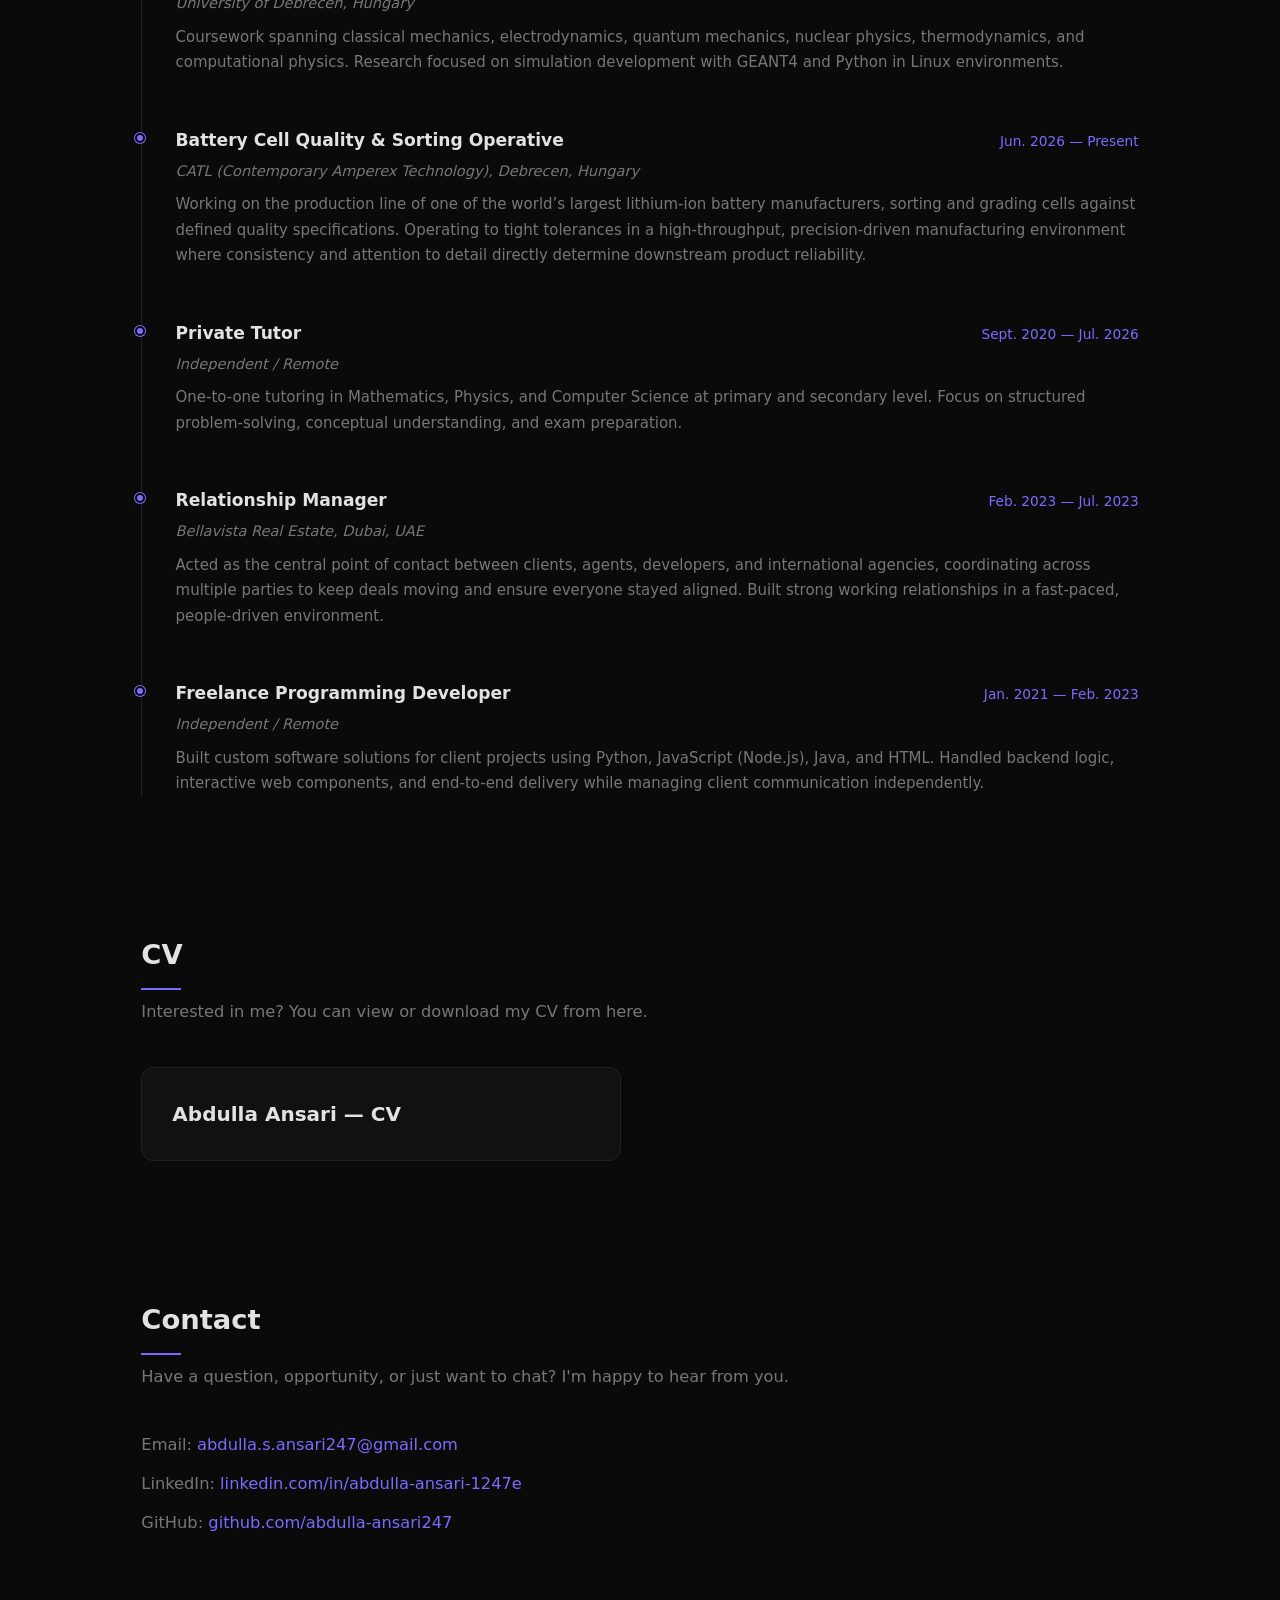
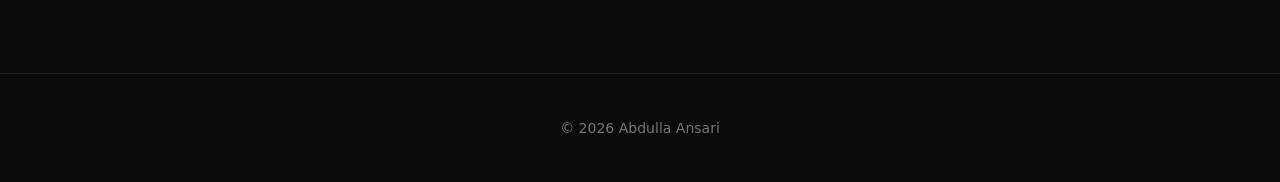
==== commit f1f508c9: "Okay one more" ====
--- a/index.html
+++ b/index.html
@@ -218,25 +218,26 @@
                     <div class="timeline-dot"></div>
                     <div class="timeline-content">
                         <div class="timeline-header">
+                            <h3 data-i18n="exp2-title">B.Sc Physics</h3>
+                            <span class="timeline-date" data-i18n="exp2-date">Sept. 2023 — Present</span>
+                        </div>
+                        <p class="timeline-org" data-i18n="exp2-org">University of Debrecen, Hungary</p>
+                        <p data-i18n="exp2-desc">Coursework spanning classical mechanics, electrodynamics, quantum mechanics, nuclear physics, thermodynamics, and computational physics. Research focused on simulation development with GEANT4 and Python in Linux environments.</p>
+                    </div>
+                </div>
+
+                <div class="timeline-item">
+                    <div class="timeline-dot"></div>
+                    <div class="timeline-content">
+                        <div class="timeline-header">
                             <h3 data-i18n="exp1-title">Battery Cell Quality &amp; Sorting Operative</h3>
                             <span class="timeline-date" data-i18n="exp1-date">Jun. 2026 — Present</span>
                         </div>
                         <p class="timeline-org" data-i18n="exp1-org">CATL (Contemporary Amperex Technology), Debrecen, Hungary</p>
-                        <p data-i18n="exp1-desc">Working on the production line of one of the world’s largest lithium-ion battery manufacturers, sorting and grading cells against defined quality specifications. Operating to tight tolerances in a high-throughput, precision-driven manufacturing environment where consistency and attention to detail directly determine downstream product reliability.</p>
-                    </div>
-                </div>
-
-                <div class="timeline-item">
-                    <div class="timeline-dot"></div>
-                    <div class="timeline-content">
-                        <div class="timeline-header">
-                            <h3 data-i18n="exp2-title">B.Sc Physics</h3>
-                            <span class="timeline-date" data-i18n="exp2-date">Sept. 2023 — Present</span>
-                        </div>
-                        <p class="timeline-org" data-i18n="exp2-org">University of Debrecen, Hungary</p>
-                        <p data-i18n="exp2-desc">Coursework spanning classical mechanics, electrodynamics, quantum mechanics, nuclear physics, thermodynamics, and computational physics. Research focused on simulation development with GEANT4 and Python in Linux environments.</p>
-                    </div>
-                </div>
+                        <p data-i18n="exp1-desc">Working on the production line of one of the world’s largest lithium-ion battery manufacturers. Operating to tight tolerances in a precision-driven manufacturing environment where consistency and attention to detail directly determine downstream product reliability.</p>
+                    </div>
+                </div>
+
 
                 <div class="timeline-item">
                     <div class="timeline-dot"></div>
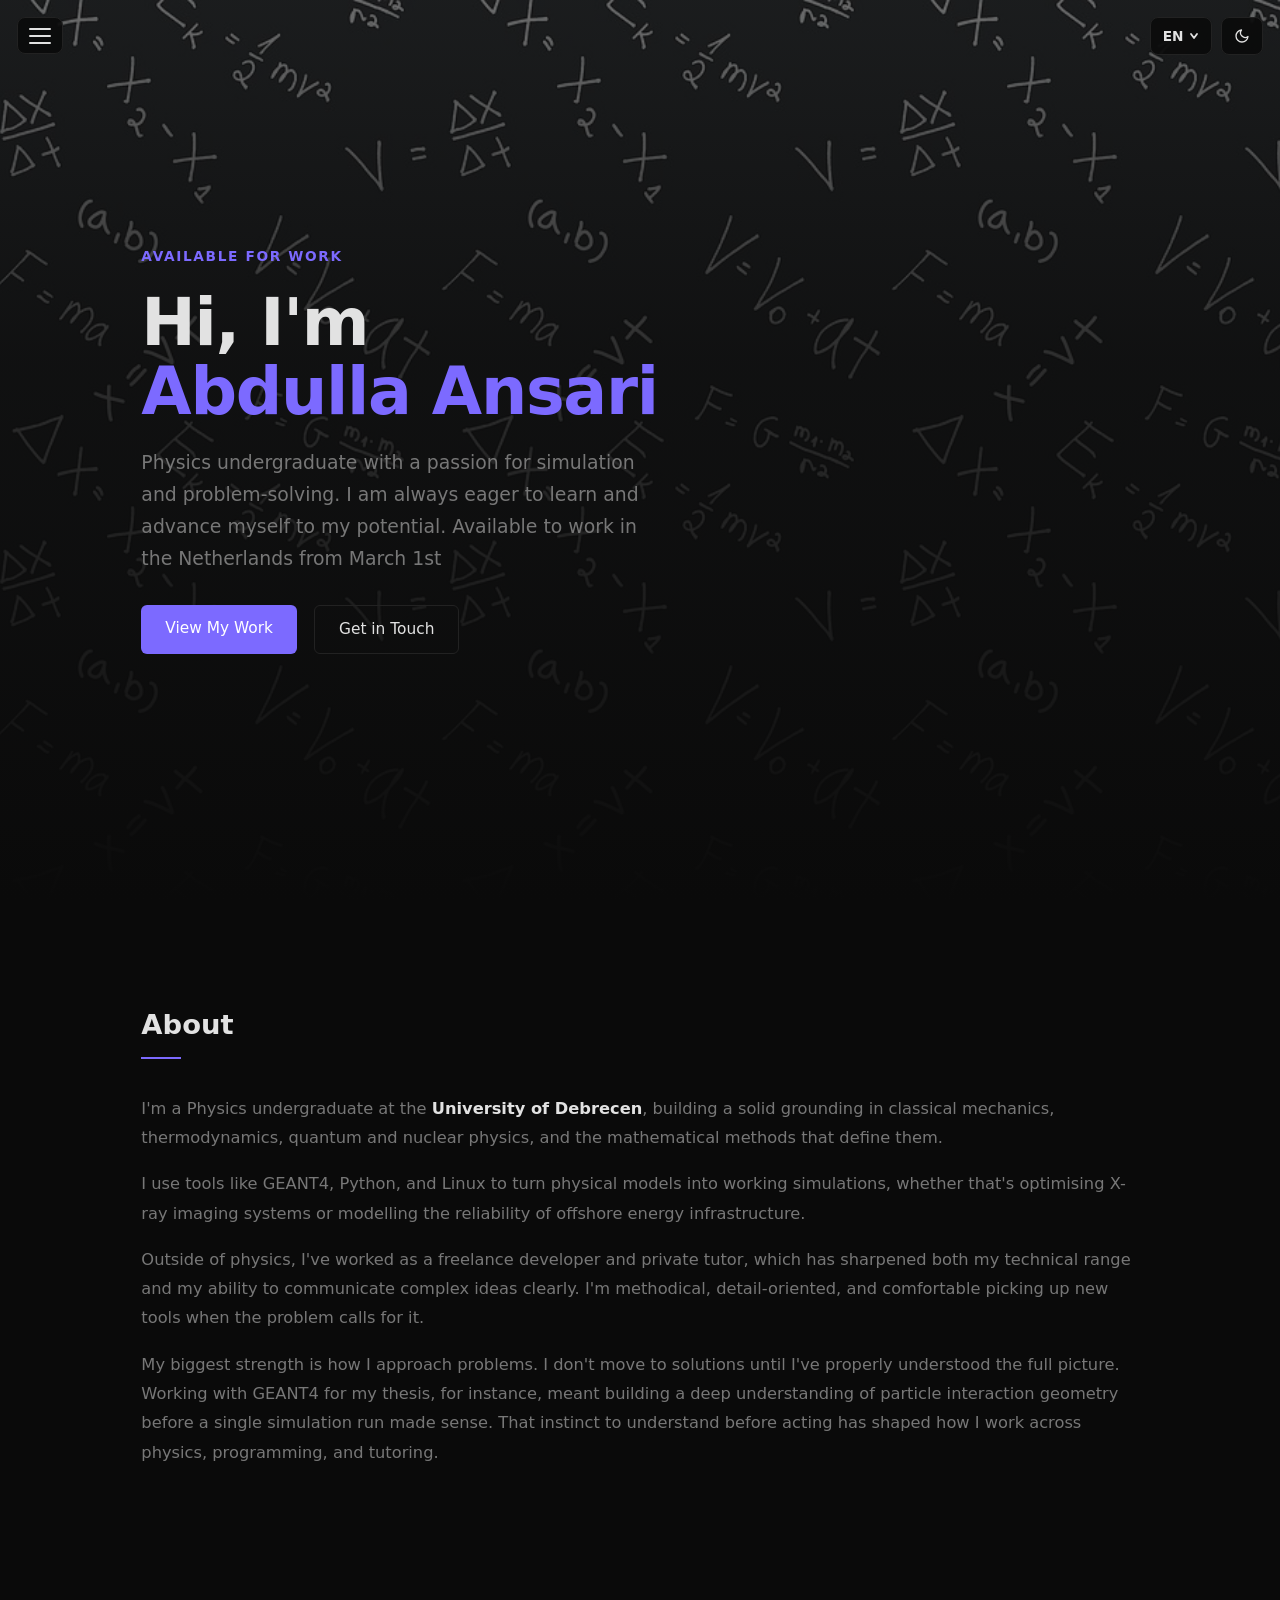
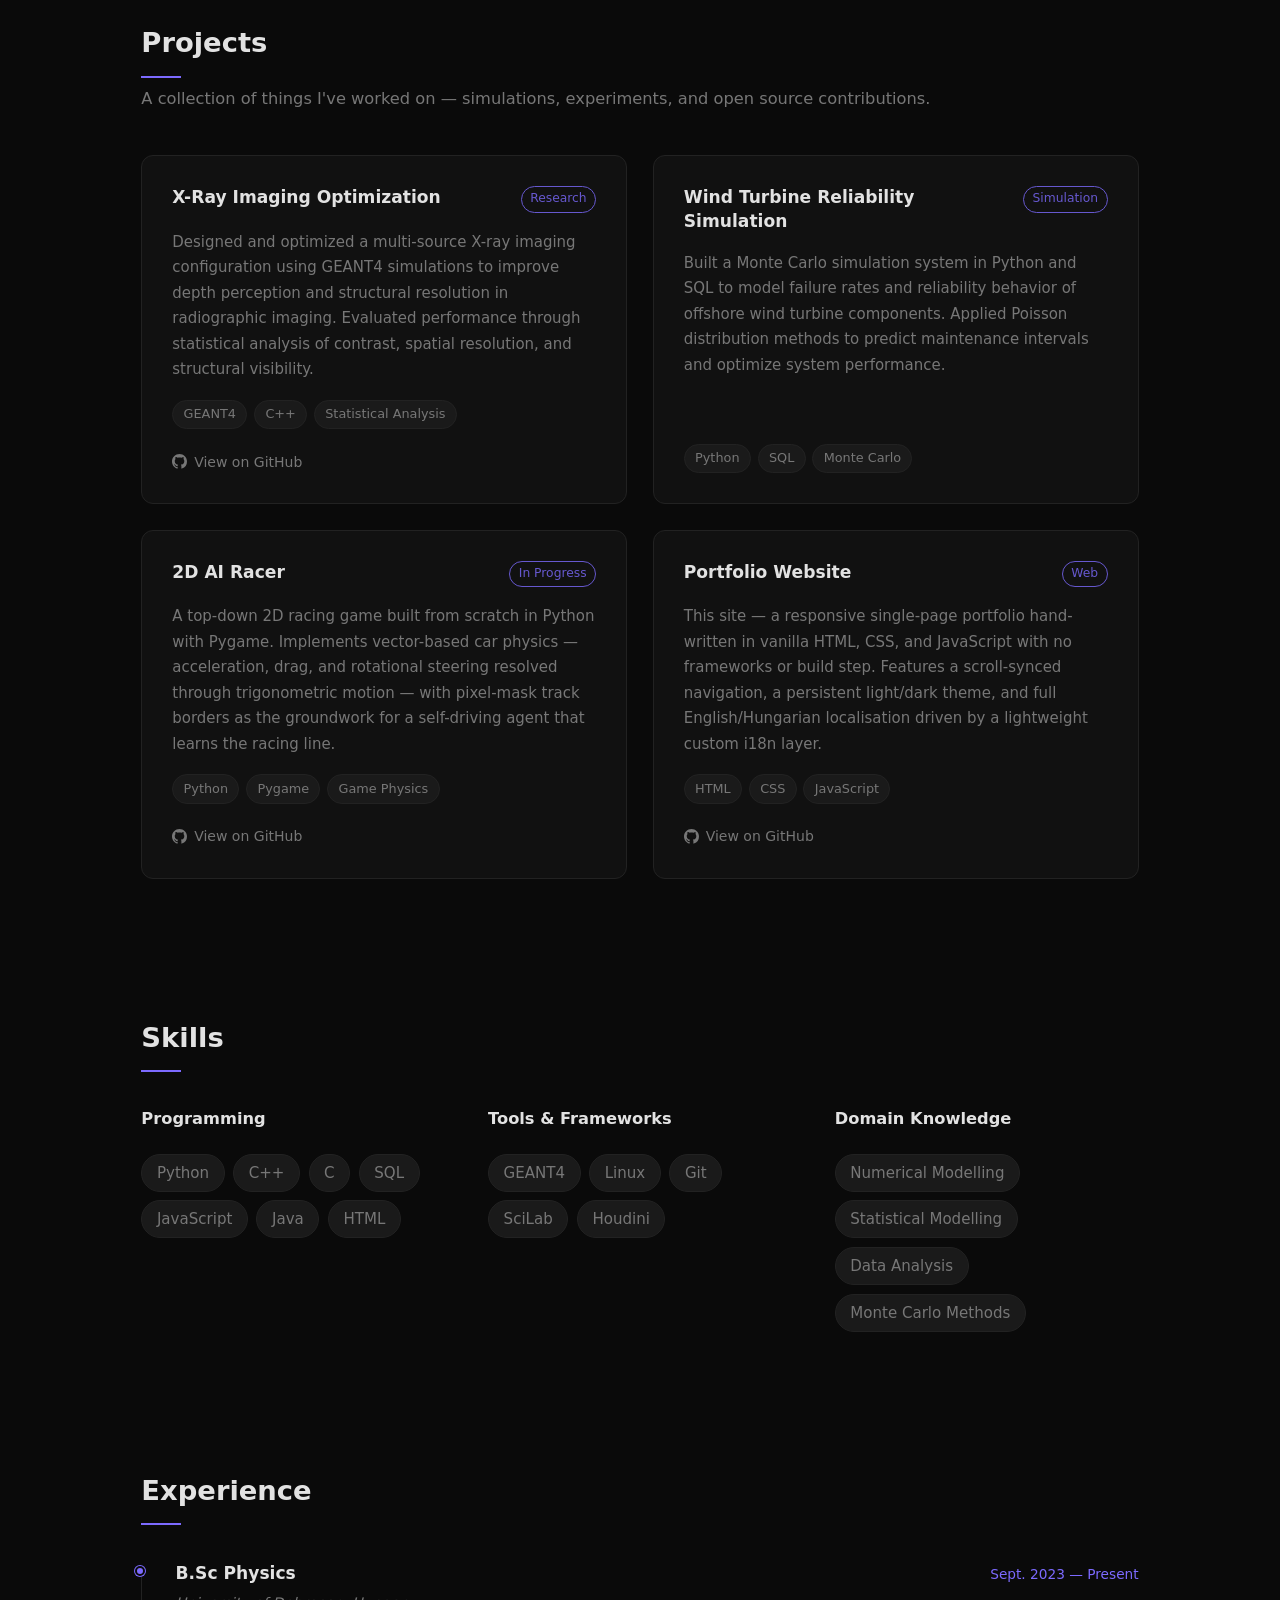
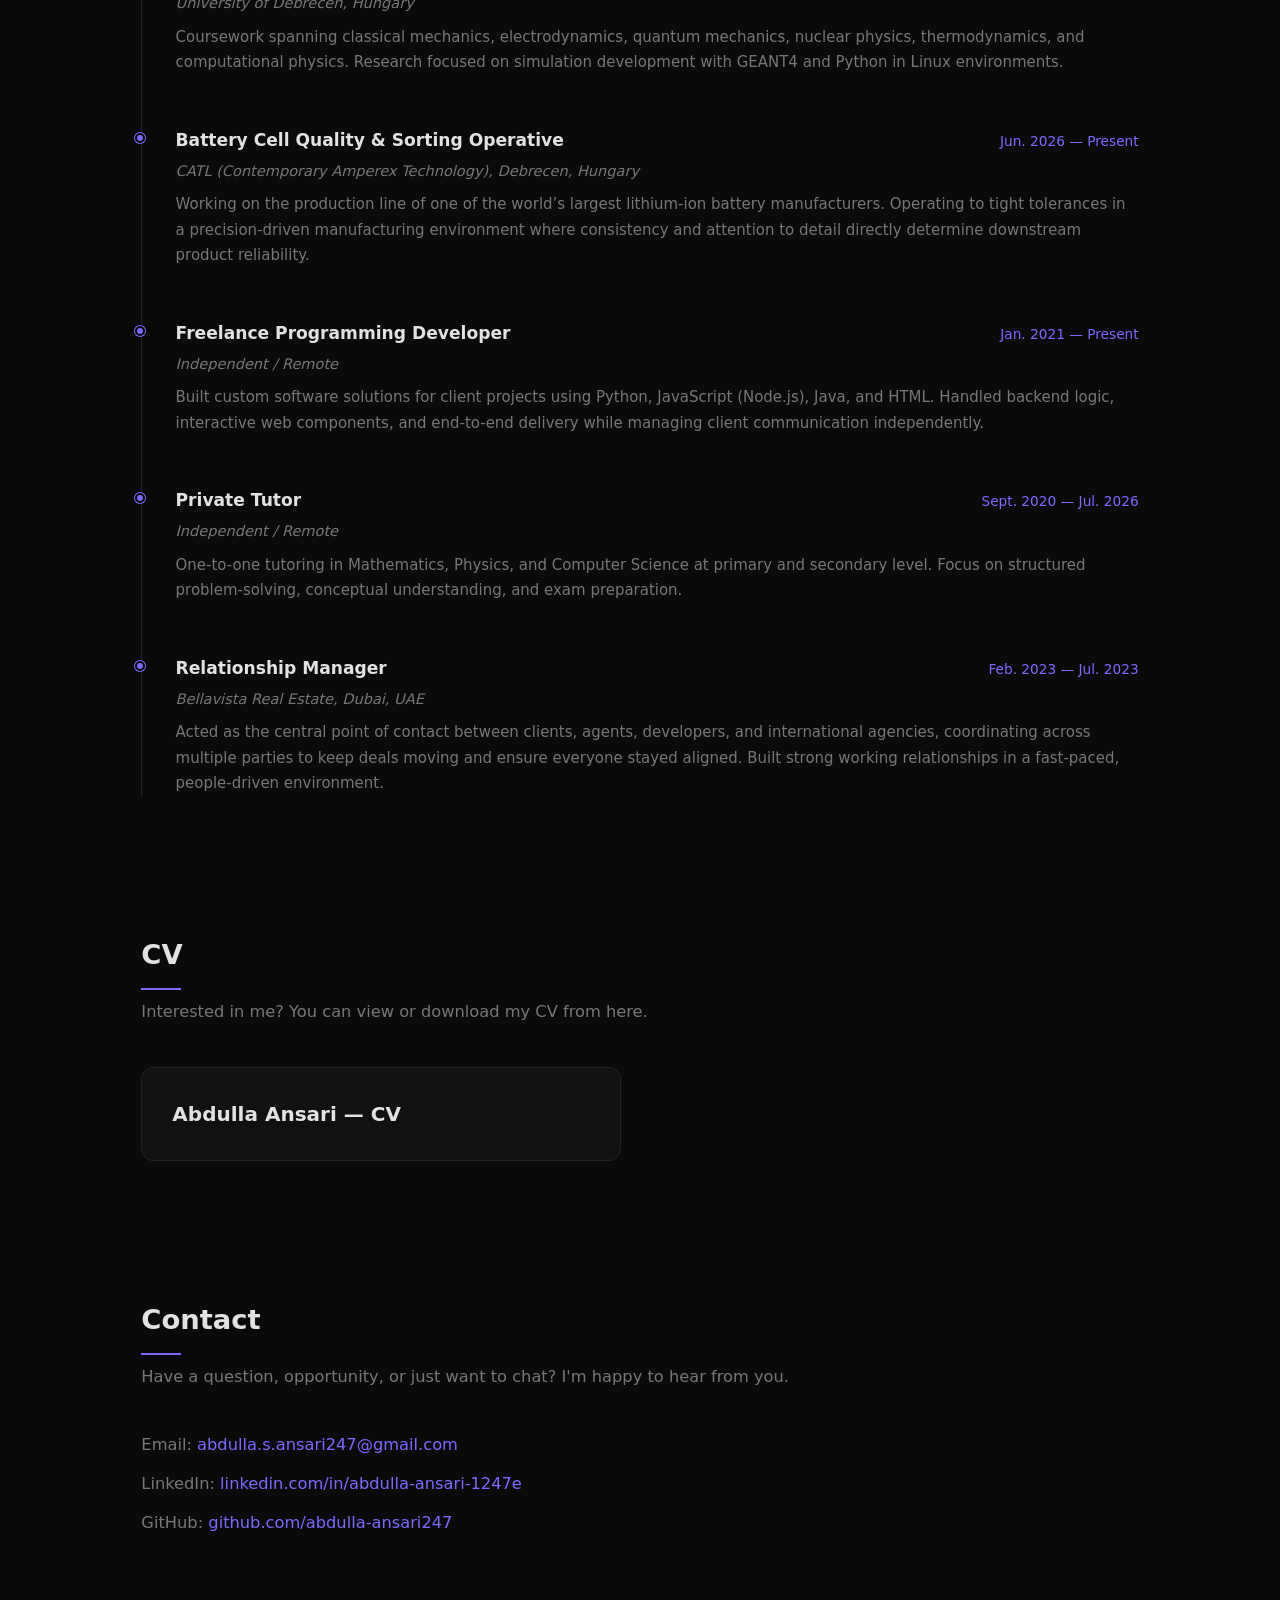
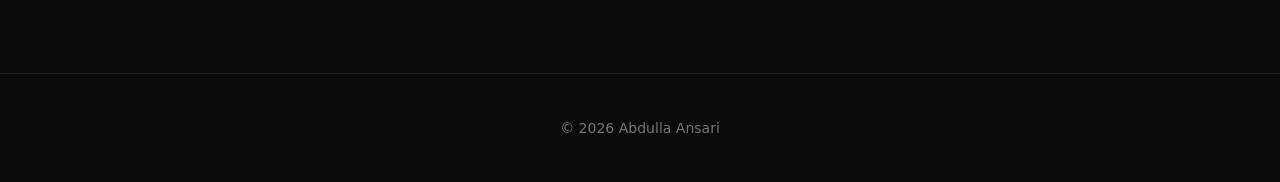
==== commit 674888ce: "Bug fixes" ====
--- a/index.html
+++ b/index.html
@@ -4,7 +4,7 @@
     <meta charset="UTF-8">
     <meta name="viewport" content="width=device-width, initial-scale=1.0">
     <title>Abdulla Ansari</title>
-    <link rel="stylesheet" href="css/style.css">
+    <link rel="stylesheet" href="css/style.css?v=2">
 </head>
 <body>
 
@@ -157,10 +157,6 @@
                             <svg width="15" height="15" viewBox="0 0 16 16" fill="currentColor" aria-hidden="true"><path d="M8 0C3.58 0 0 3.58 0 8c0 3.54 2.29 6.53 5.47 7.59.4.07.55-.17.55-.38 0-.19-.01-.82-.01-1.49-2.01.37-2.53-.49-2.69-.94-.09-.23-.48-.94-.82-1.13-.28-.15-.68-.52-.01-.53.63-.01 1.08.58 1.23.82.72 1.21 1.87.87 2.33.66.07-.52.28-.87.51-1.07-1.78-.2-3.64-.89-3.64-3.95 0-.87.31-1.59.82-2.15-.08-.2-.36-1.02.08-2.12 0 0 .67-.21 2.2.82.64-.18 1.32-.27 2-.27.68 0 1.36.09 2 .27 1.53-1.04 2.2-.82 2.2-.82.44 1.1.16 1.92.08 2.12.51.56.82 1.27.82 2.15 0 3.07-1.87 3.75-3.65 3.95.29.25.54.73.54 1.48 0 1.07-.01 1.93-.01 2.2 0 .21.15.46.55.38A8.01 8.01 0 0 0 16 8c0-4.42-3.58-8-8-8z"/></svg>
                             <span data-i18n="proj-github">View on GitHub</span>
                         </a>
-                        <a href="https://portfolio-website-flame-eta-69.vercel.app" target="_blank" rel="noopener" class="project-link">
-                            <svg width="15" height="15" viewBox="0 0 24 24" fill="none" stroke="currentColor" stroke-width="2" stroke-linecap="round" stroke-linejoin="round" aria-hidden="true"><path d="M18 13v6a2 2 0 0 1-2 2H5a2 2 0 0 1-2-2V8a2 2 0 0 1 2-2h6"/><polyline points="15 3 21 3 21 9"/><line x1="10" y1="14" x2="21" y2="3"/></svg>
-                            <span data-i18n="proj-live">Live Site</span>
-                        </a>
                     </div>
                 </div>
 
@@ -218,60 +214,59 @@
                     <div class="timeline-dot"></div>
                     <div class="timeline-content">
                         <div class="timeline-header">
-                            <h3 data-i18n="exp2-title">B.Sc Physics</h3>
-                            <span class="timeline-date" data-i18n="exp2-date">Sept. 2023 — Present</span>
-                        </div>
-                        <p class="timeline-org" data-i18n="exp2-org">University of Debrecen, Hungary</p>
-                        <p data-i18n="exp2-desc">Coursework spanning classical mechanics, electrodynamics, quantum mechanics, nuclear physics, thermodynamics, and computational physics. Research focused on simulation development with GEANT4 and Python in Linux environments.</p>
-                    </div>
-                </div>
-
-                <div class="timeline-item">
-                    <div class="timeline-dot"></div>
-                    <div class="timeline-content">
-                        <div class="timeline-header">
-                            <h3 data-i18n="exp1-title">Battery Cell Quality &amp; Sorting Operative</h3>
-                            <span class="timeline-date" data-i18n="exp1-date">Jun. 2026 — Present</span>
-                        </div>
-                        <p class="timeline-org" data-i18n="exp1-org">CATL (Contemporary Amperex Technology), Debrecen, Hungary</p>
-                        <p data-i18n="exp1-desc">Working on the production line of one of the world’s largest lithium-ion battery manufacturers. Operating to tight tolerances in a precision-driven manufacturing environment where consistency and attention to detail directly determine downstream product reliability.</p>
-                    </div>
-                </div>
-
-
-                <div class="timeline-item">
-                    <div class="timeline-dot"></div>
-                    <div class="timeline-content">
-                        <div class="timeline-header">
-                            <h3 data-i18n="exp3-title">Private Tutor</h3>
-                            <span class="timeline-date" data-i18n="exp3-date">Sept. 2020 — Jul. 2026</span>
+                            <h3 data-i18n="exp1-title">B.Sc Physics</h3>
+                            <span class="timeline-date" data-i18n="exp1-date">Sept. 2023 — Present</span>
+                        </div>
+                        <p class="timeline-org" data-i18n="exp1-org">University of Debrecen, Hungary</p>
+                        <p data-i18n="exp1-desc">Coursework spanning classical mechanics, electrodynamics, quantum mechanics, nuclear physics, thermodynamics, and computational physics. Research focused on simulation development with GEANT4 and Python in Linux environments.</p>
+                    </div>
+                </div>
+
+                <div class="timeline-item">
+                    <div class="timeline-dot"></div>
+                    <div class="timeline-content">
+                        <div class="timeline-header">
+                            <h3 data-i18n="exp2-title">Battery Cell Quality &amp; Sorting Operative</h3>
+                            <span class="timeline-date" data-i18n="exp2-date">Jun. 2026 — Present</span>
+                        </div>
+                        <p class="timeline-org" data-i18n="exp2-org">CATL (Contemporary Amperex Technology), Debrecen, Hungary</p>
+                        <p data-i18n="exp2-desc">Working on the production line of one of the world’s largest lithium-ion battery manufacturers. Operating to tight tolerances in a precision-driven manufacturing environment where consistency and attention to detail directly determine downstream product reliability.</p>
+                    </div>
+                </div>
+
+                <div class="timeline-item">
+                    <div class="timeline-dot"></div>
+                    <div class="timeline-content">
+                        <div class="timeline-header">
+                            <h3 data-i18n="exp3-title">Freelance Programming Developer</h3>
+                            <span class="timeline-date" data-i18n="exp3-date">Jan. 2021 — Present</span>
                         </div>
                         <p class="timeline-org" data-i18n="exp3-org">Independent / Remote</p>
-                        <p data-i18n="exp3-desc">One-to-one tutoring in Mathematics, Physics, and Computer Science at primary and secondary level. Focus on structured problem-solving, conceptual understanding, and exam preparation.</p>
-                    </div>
-                </div>
-
-                <div class="timeline-item">
-                    <div class="timeline-dot"></div>
-                    <div class="timeline-content">
-                        <div class="timeline-header">
-                            <h3 data-i18n="exp4-title">Relationship Manager</h3>
-                            <span class="timeline-date" data-i18n="exp4-date">Feb. 2023 — Jul. 2023</span>
-                        </div>
-                        <p class="timeline-org" data-i18n="exp4-org">Bellavista Real Estate, Dubai, UAE</p>
-                        <p data-i18n="exp4-desc">Acted as the central point of contact between clients, agents, developers, and international agencies, coordinating across multiple parties to keep deals moving and ensure everyone stayed aligned. Built strong working relationships in a fast-paced, people-driven environment.</p>
-                    </div>
-                </div>
-
-                <div class="timeline-item">
-                    <div class="timeline-dot"></div>
-                    <div class="timeline-content">
-                        <div class="timeline-header">
-                            <h3 data-i18n="exp5-title">Freelance Programming Developer</h3>
-                            <span class="timeline-date" data-i18n="exp5-date">Jan. 2021 — Feb. 2023</span>
-                        </div>
-                        <p class="timeline-org" data-i18n="exp5-org">Independent / Remote</p>
-                        <p data-i18n="exp5-desc">Built custom software solutions for client projects using Python, JavaScript (Node.js), Java, and HTML. Handled backend logic, interactive web components, and end-to-end delivery while managing client communication independently.</p>
+                        <p data-i18n="exp3-desc">Built custom software solutions for client projects using Python, JavaScript (Node.js), Java, and HTML. Handled backend logic, interactive web components, and end-to-end delivery while managing client communication independently.</p>
+                    </div>
+                </div>
+
+                <div class="timeline-item">
+                    <div class="timeline-dot"></div>
+                    <div class="timeline-content">
+                        <div class="timeline-header">
+                            <h3 data-i18n="exp4-title">Private Tutor</h3>
+                            <span class="timeline-date" data-i18n="exp4-date">Sept. 2020 — Jul. 2026</span>
+                        </div>
+                        <p class="timeline-org" data-i18n="exp4-org">Independent / Remote</p>
+                        <p data-i18n="exp4-desc">One-to-one tutoring in Mathematics, Physics, and Computer Science at primary and secondary level. Focus on structured problem-solving, conceptual understanding, and exam preparation.</p>
+                    </div>
+                </div>
+
+                <div class="timeline-item">
+                    <div class="timeline-dot"></div>
+                    <div class="timeline-content">
+                        <div class="timeline-header">
+                            <h3 data-i18n="exp5-title">Relationship Manager</h3>
+                            <span class="timeline-date" data-i18n="exp5-date">Feb. 2023 — Jul. 2023</span>
+                        </div>
+                        <p class="timeline-org" data-i18n="exp5-org">Bellavista Real Estate, Dubai, UAE</p>
+                        <p data-i18n="exp5-desc">Acted as the central point of contact between clients, agents, developers, and international agencies, coordinating across multiple parties to keep deals moving and ensure everyone stayed aligned. Built strong working relationships in a fast-paced, people-driven environment.</p>
                     </div>
                 </div>
 
@@ -306,6 +301,6 @@
         <p>&copy; 2026 Abdulla Ansari</p>
     </footer>
 
-    <script src="js/main.js"></script>
+    <script src="js/main.js?v=2"></script>
 </body>
 </html>
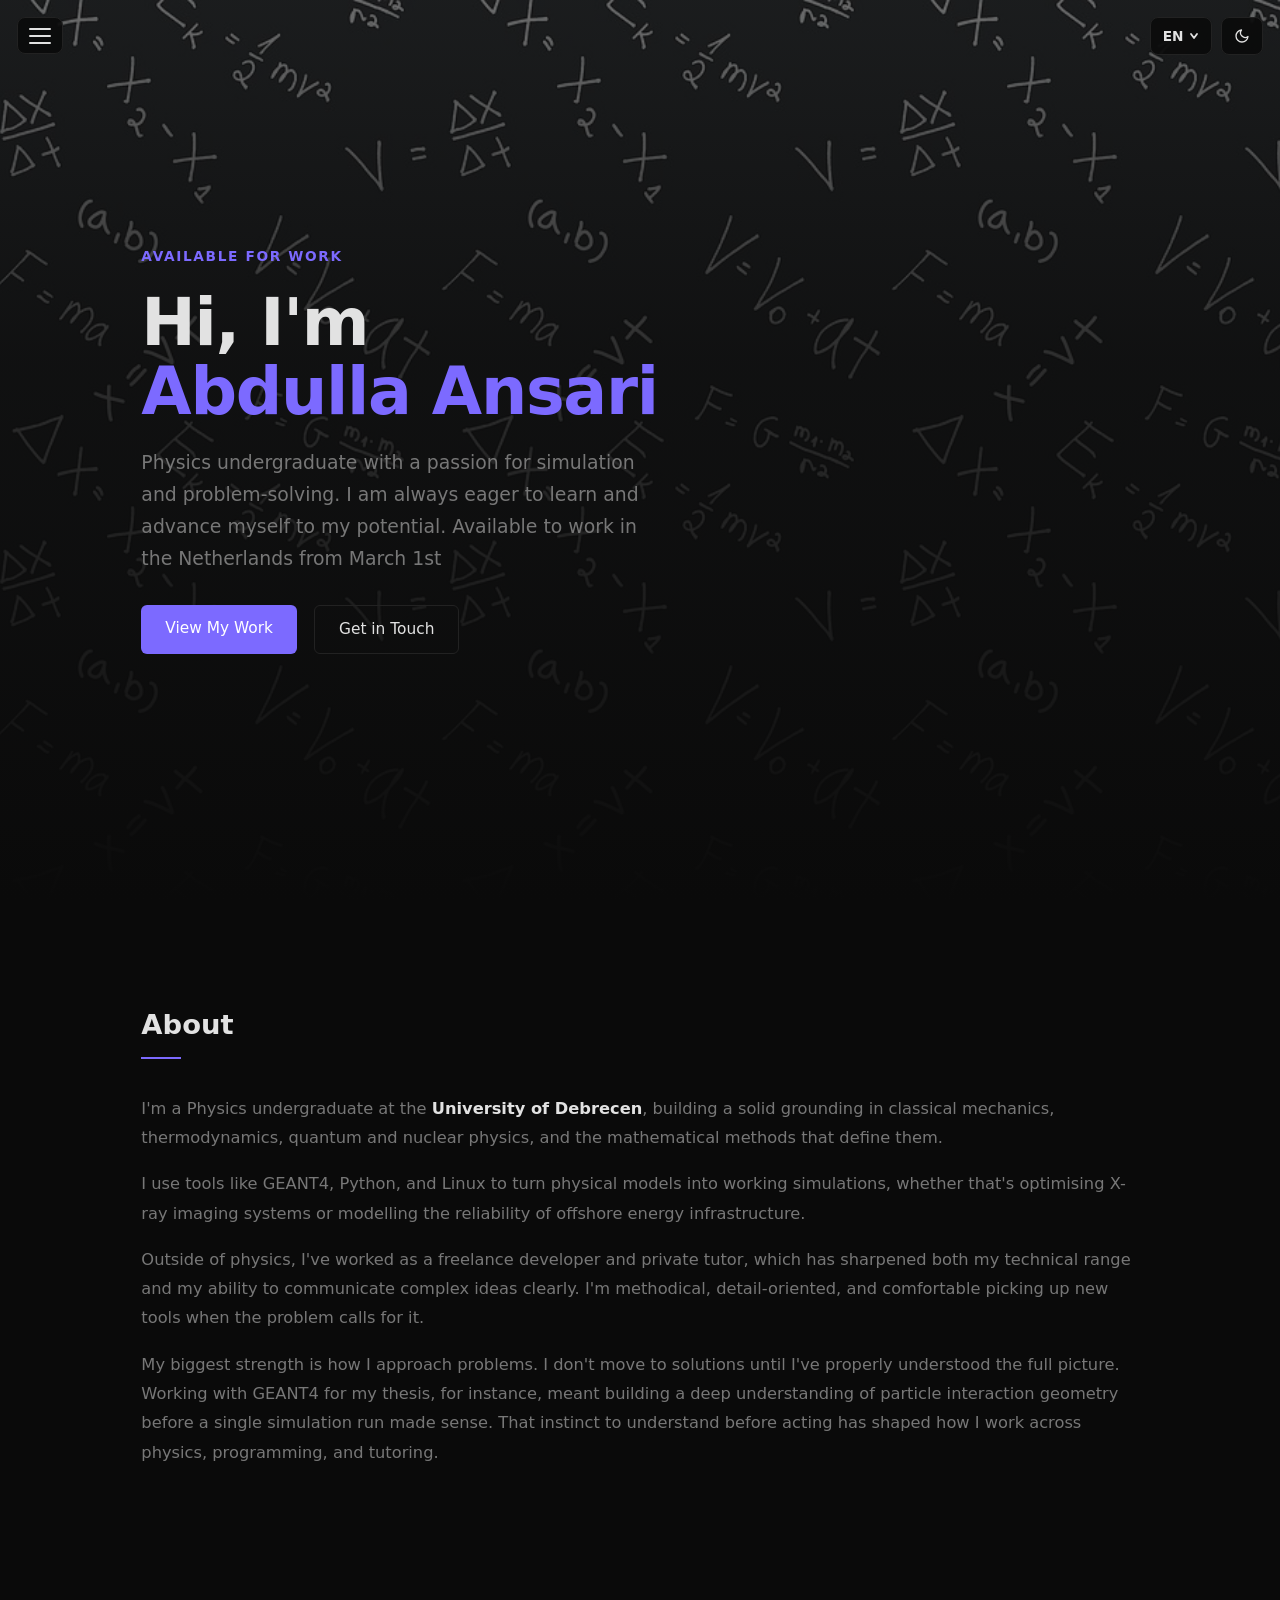
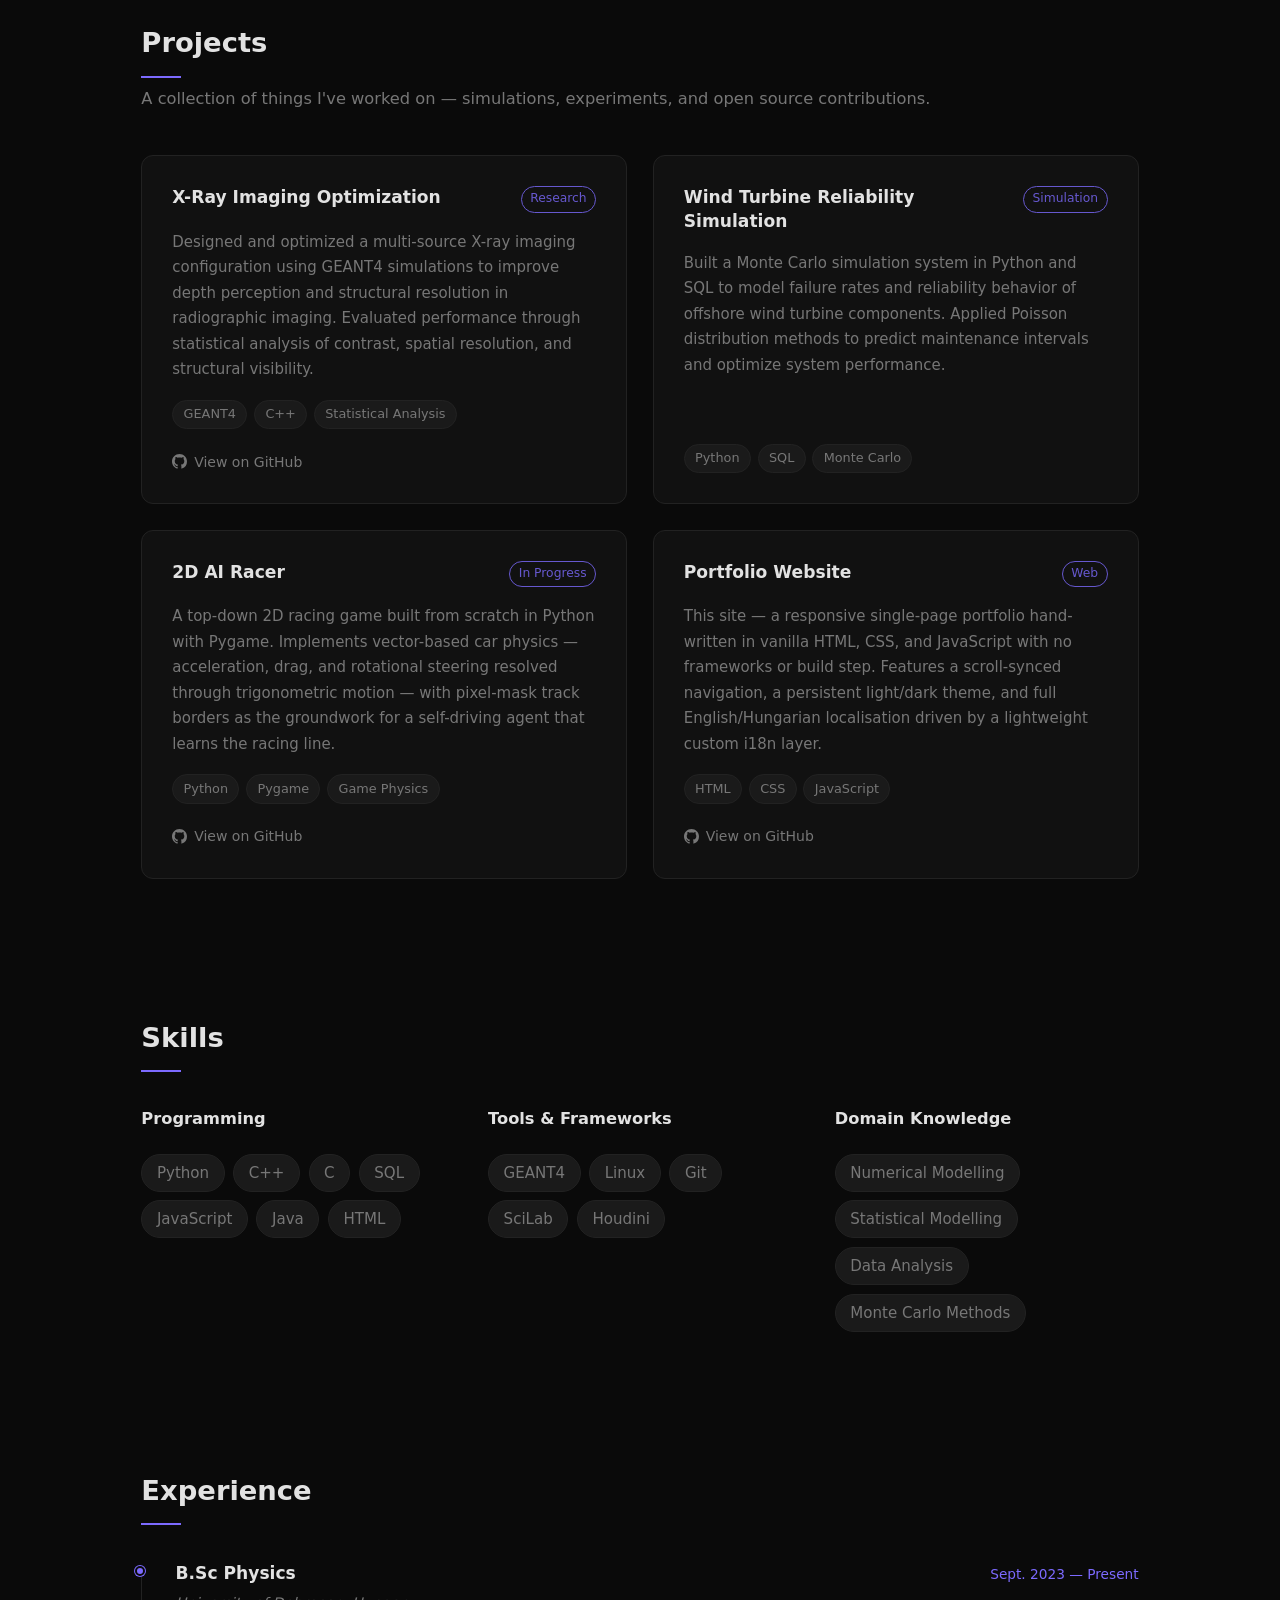
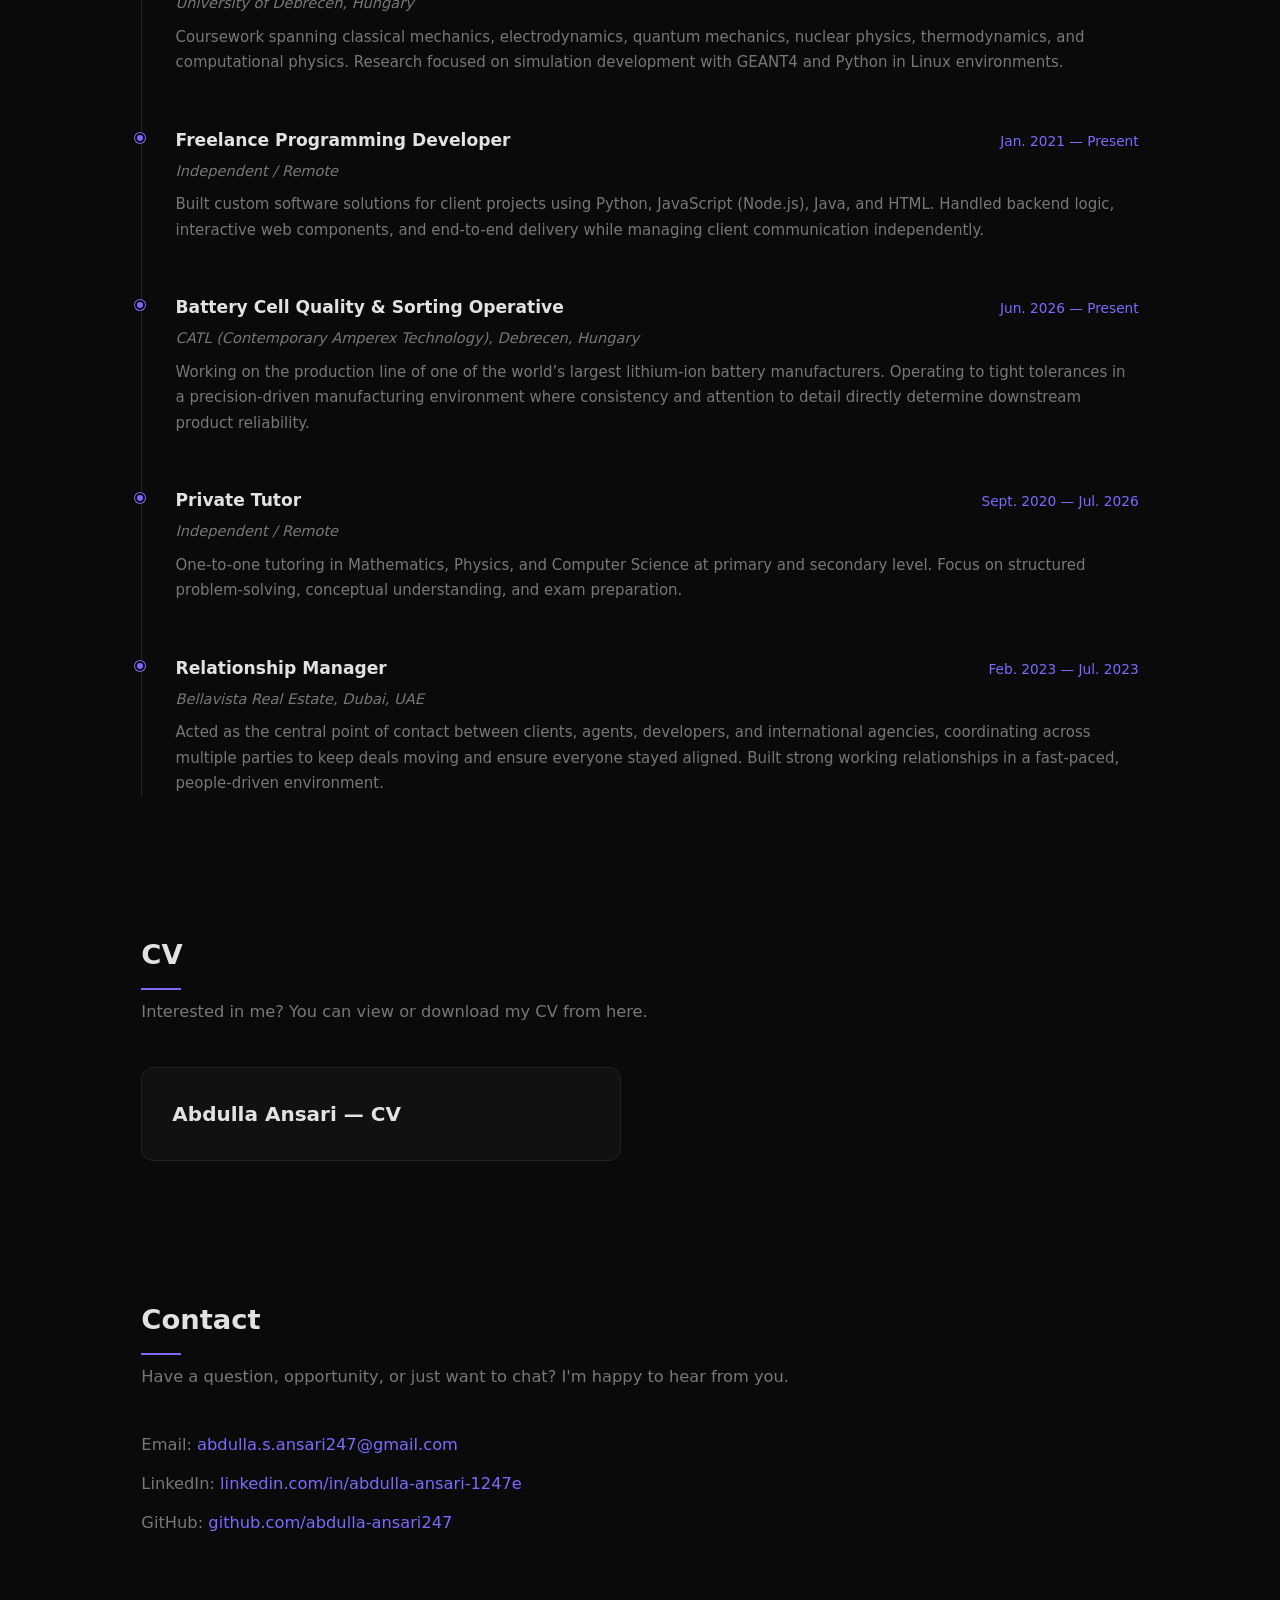
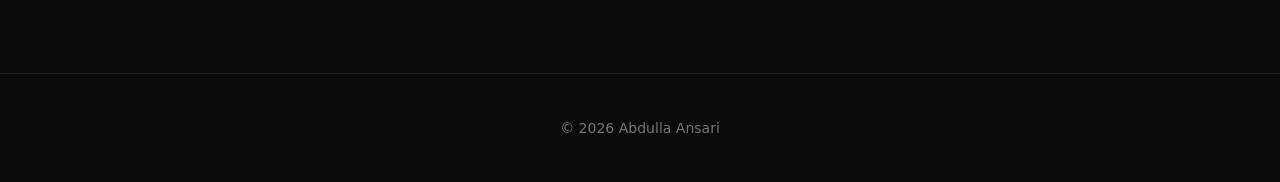
==== commit 9bba28c8: "Last bug" ====
--- a/index.html
+++ b/index.html
@@ -4,7 +4,7 @@
     <meta charset="UTF-8">
     <meta name="viewport" content="width=device-width, initial-scale=1.0">
     <title>Abdulla Ansari</title>
-    <link rel="stylesheet" href="css/style.css?v=2">
+    <link rel="stylesheet" href="css/style.css?v=3">
 </head>
 <body>
 
@@ -226,23 +226,23 @@
                     <div class="timeline-dot"></div>
                     <div class="timeline-content">
                         <div class="timeline-header">
-                            <h3 data-i18n="exp2-title">Battery Cell Quality &amp; Sorting Operative</h3>
-                            <span class="timeline-date" data-i18n="exp2-date">Jun. 2026 — Present</span>
-                        </div>
-                        <p class="timeline-org" data-i18n="exp2-org">CATL (Contemporary Amperex Technology), Debrecen, Hungary</p>
-                        <p data-i18n="exp2-desc">Working on the production line of one of the world’s largest lithium-ion battery manufacturers. Operating to tight tolerances in a precision-driven manufacturing environment where consistency and attention to detail directly determine downstream product reliability.</p>
-                    </div>
-                </div>
-
-                <div class="timeline-item">
-                    <div class="timeline-dot"></div>
-                    <div class="timeline-content">
-                        <div class="timeline-header">
-                            <h3 data-i18n="exp3-title">Freelance Programming Developer</h3>
-                            <span class="timeline-date" data-i18n="exp3-date">Jan. 2021 — Present</span>
-                        </div>
-                        <p class="timeline-org" data-i18n="exp3-org">Independent / Remote</p>
-                        <p data-i18n="exp3-desc">Built custom software solutions for client projects using Python, JavaScript (Node.js), Java, and HTML. Handled backend logic, interactive web components, and end-to-end delivery while managing client communication independently.</p>
+                            <h3 data-i18n="exp2-title">Freelance Programming Developer</h3>
+                            <span class="timeline-date" data-i18n="exp2-date">Jan. 2021 — Present</span>
+                        </div>
+                        <p class="timeline-org" data-i18n="exp2-org">Independent / Remote</p>
+                        <p data-i18n="exp2-desc">Built custom software solutions for client projects using Python, JavaScript (Node.js), Java, and HTML. Handled backend logic, interactive web components, and end-to-end delivery while managing client communication independently.</p>
+                    </div>
+                </div>
+
+                <div class="timeline-item">
+                    <div class="timeline-dot"></div>
+                    <div class="timeline-content">
+                        <div class="timeline-header">
+                            <h3 data-i18n="exp3-title">Battery Cell Quality &amp; Sorting Operative</h3>
+                            <span class="timeline-date" data-i18n="exp3-date">Jun. 2026 — Present</span>
+                        </div>
+                        <p class="timeline-org" data-i18n="exp3-org">CATL (Contemporary Amperex Technology), Debrecen, Hungary</p>
+                        <p data-i18n="exp3-desc">Working on the production line of one of the world’s largest lithium-ion battery manufacturers. Operating to tight tolerances in a precision-driven manufacturing environment where consistency and attention to detail directly determine downstream product reliability.</p>
                     </div>
                 </div>
 
@@ -301,6 +301,6 @@
         <p>&copy; 2026 Abdulla Ansari</p>
     </footer>
 
-    <script src="js/main.js?v=2"></script>
+    <script src="js/main.js?v=3"></script>
 </body>
 </html>
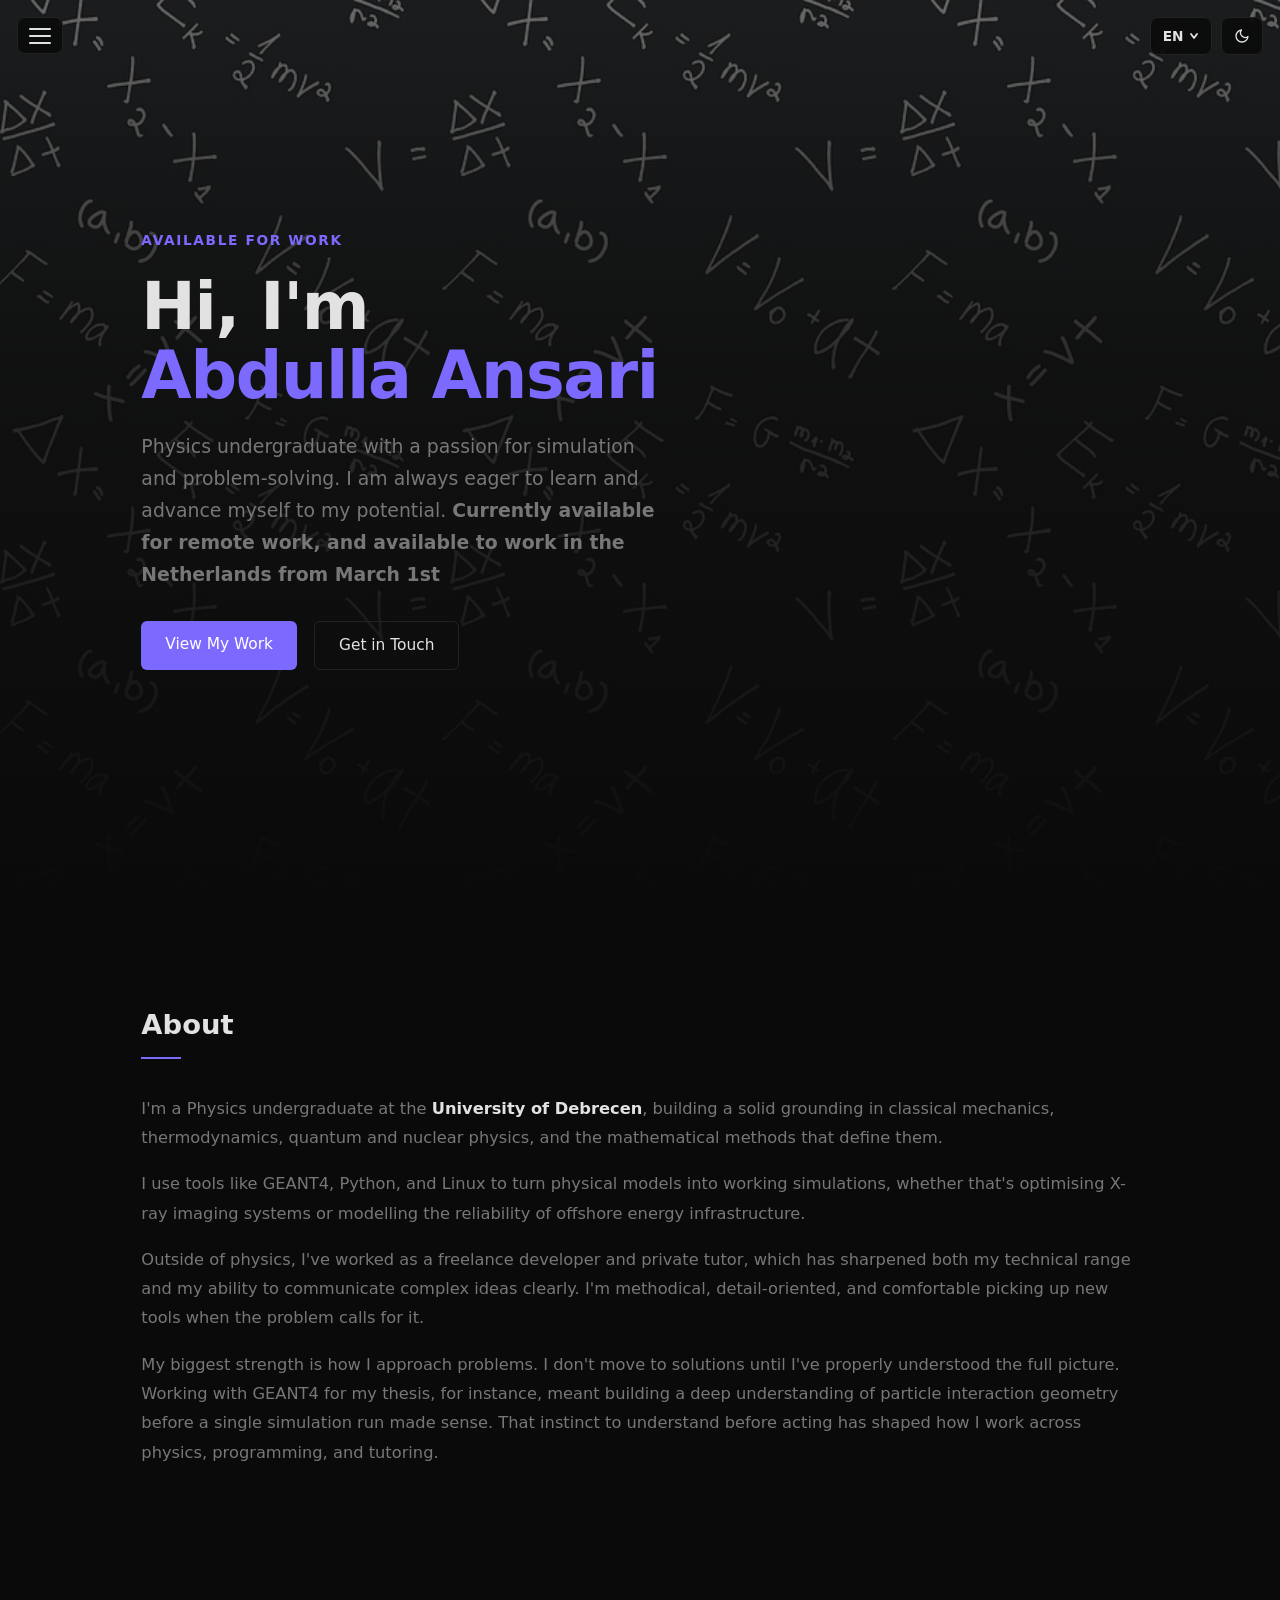
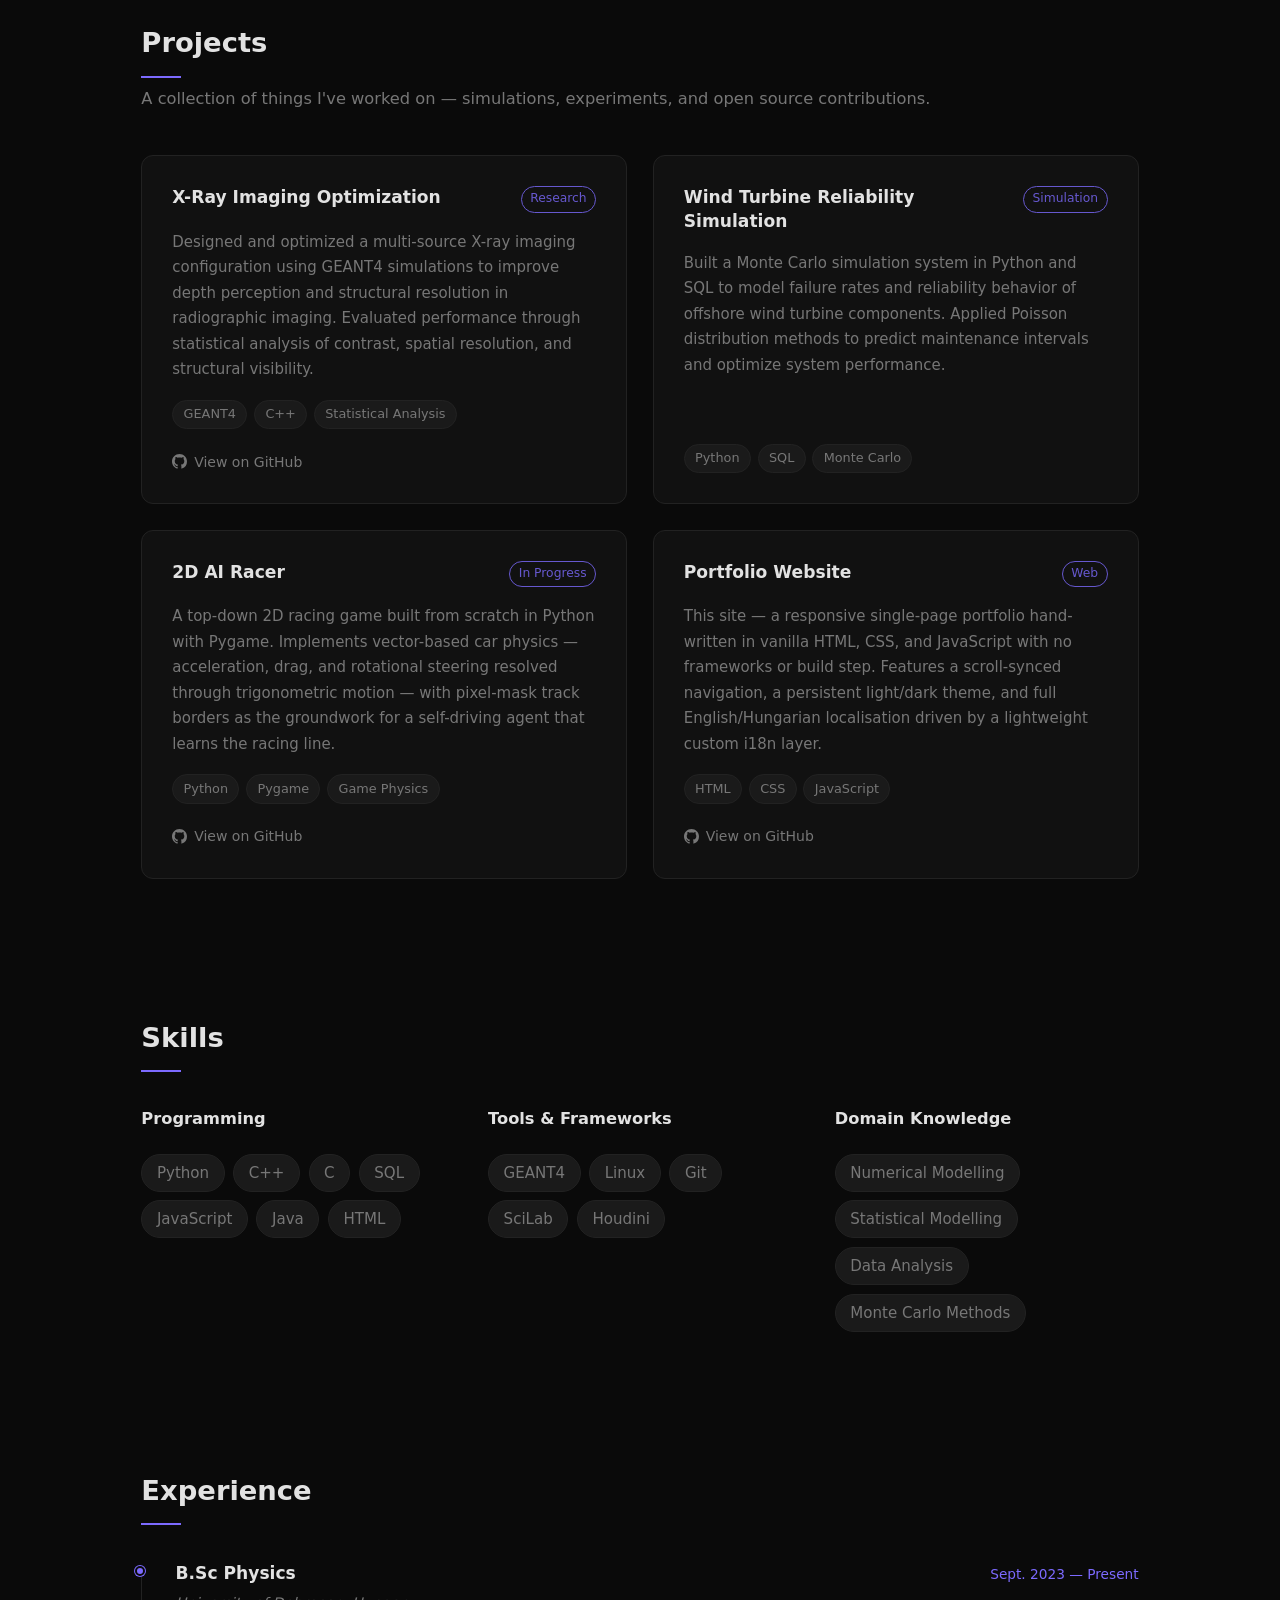
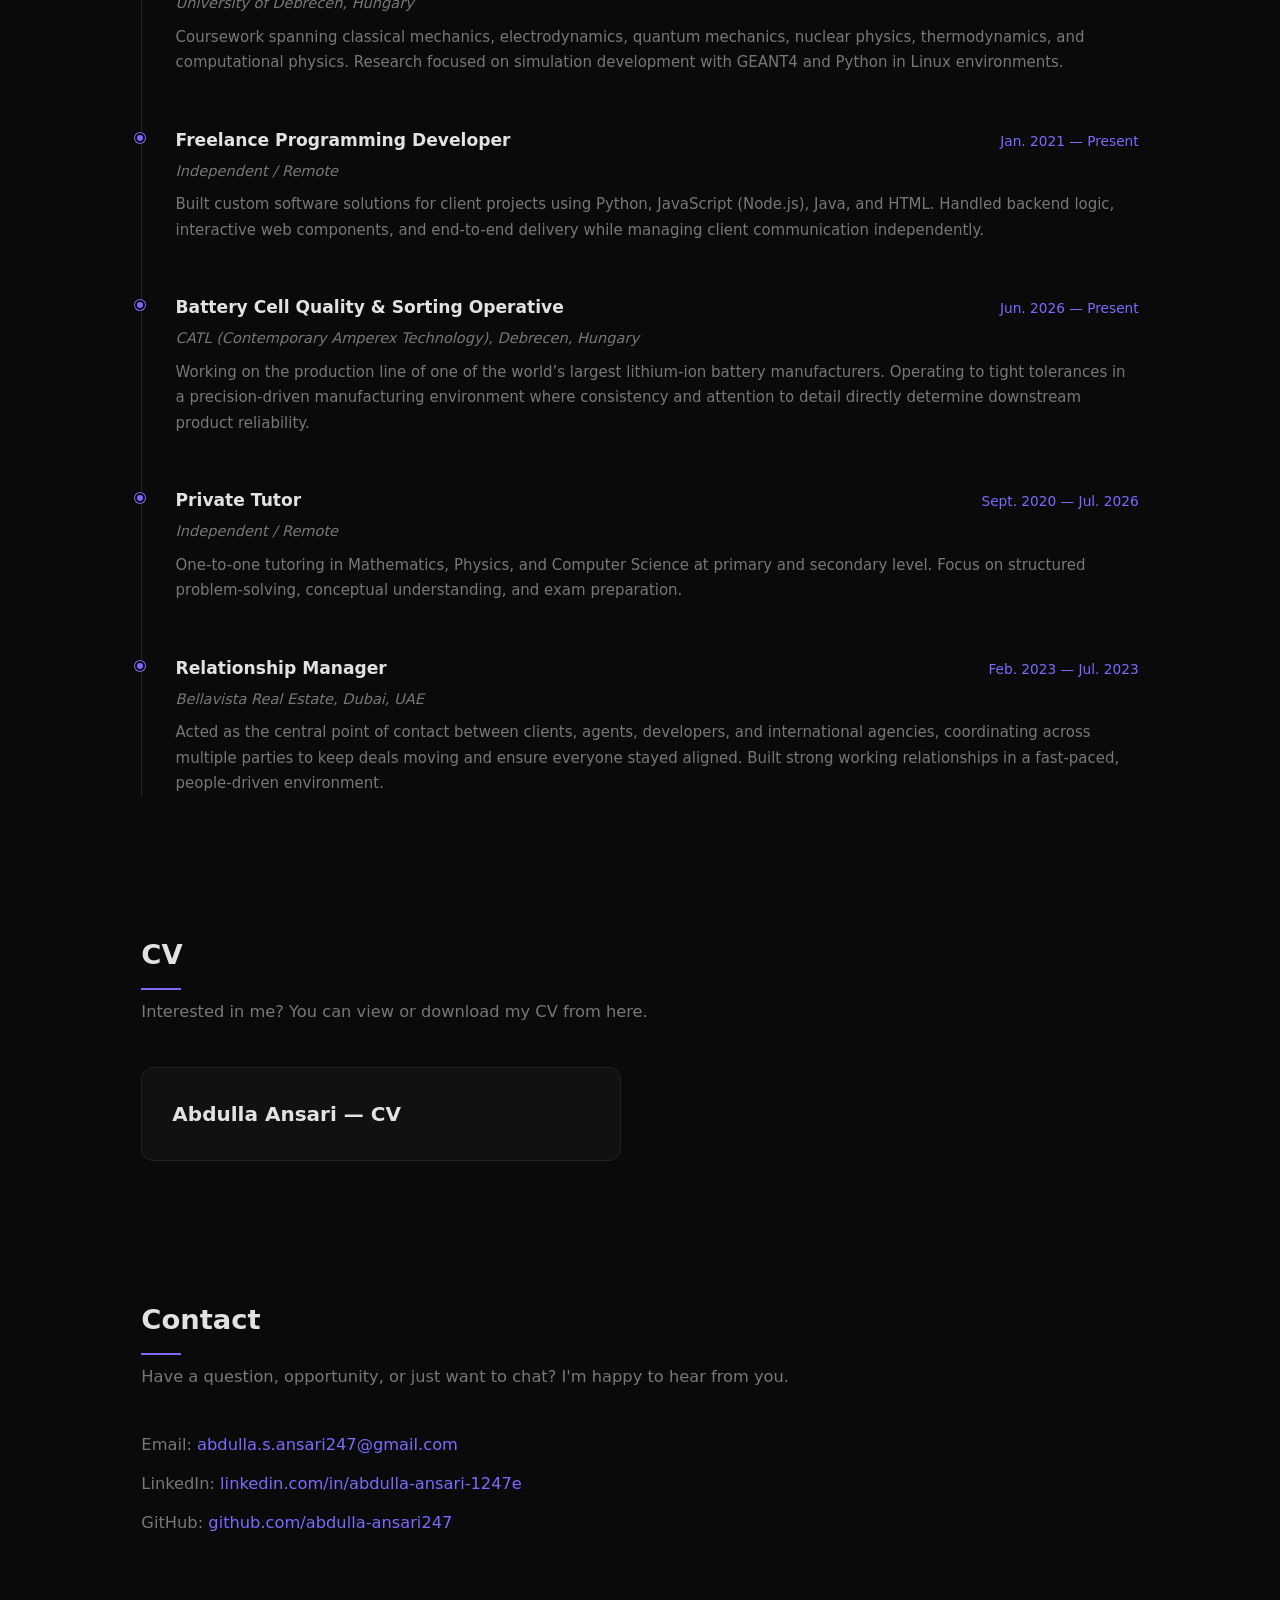
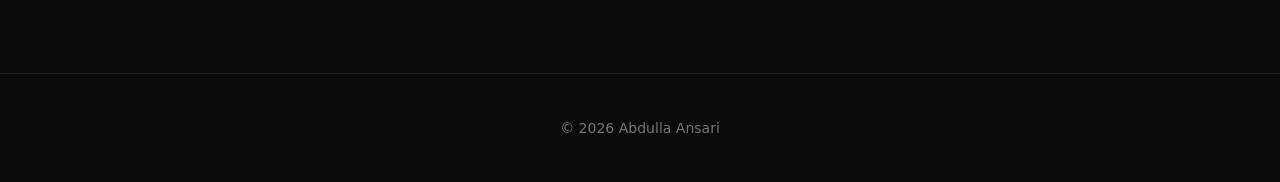
==== commit 66e9c379: "l" ====
--- a/index.html
+++ b/index.html
@@ -61,7 +61,7 @@
         <div class="hero-content">
             <span class="tag" data-i18n="hero-tag">Available for work</span>
             <h1 data-i18n="hero-heading">Hi, I'm<br><span class="accent">Abdulla Ansari</span></h1>
-            <p data-i18n="hero-desc">Physics undergraduate with a passion for simulation and problem-solving. I am always eager to learn and advance myself to my potential. Available to work in the Netherlands from March 1st</p>
+            <p data-i18n="hero-desc">Physics undergraduate with a passion for simulation and problem-solving. I am always eager to learn and advance myself to my potential. <strong>Currently available for remote work, and available to work in the Netherlands from March 1st</strong></p>
             <div class="hero-btns">
                 <a href="#projects" class="btn btn-primary" data-i18n="btn-work">View My Work</a>
                 <a href="#contact"  class="btn btn-outline"  data-i18n="btn-contact">Get in Touch</a>
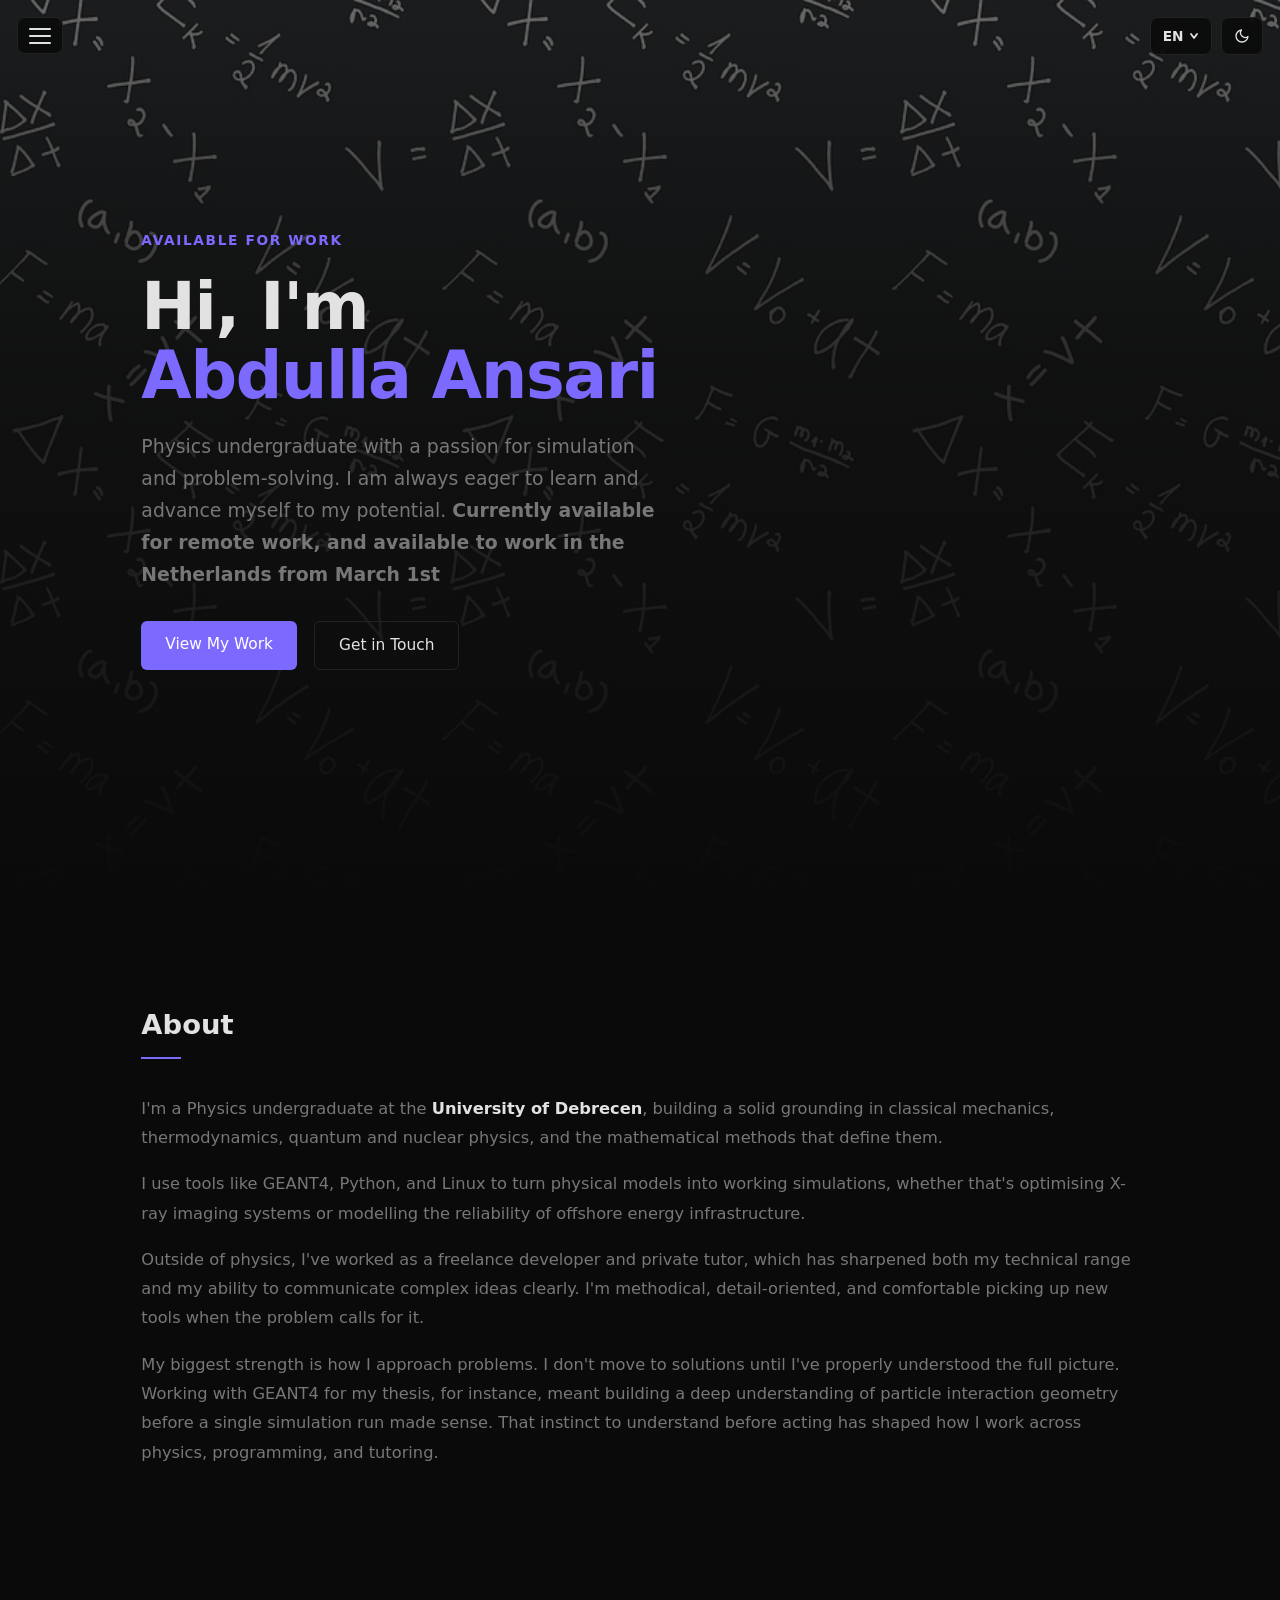
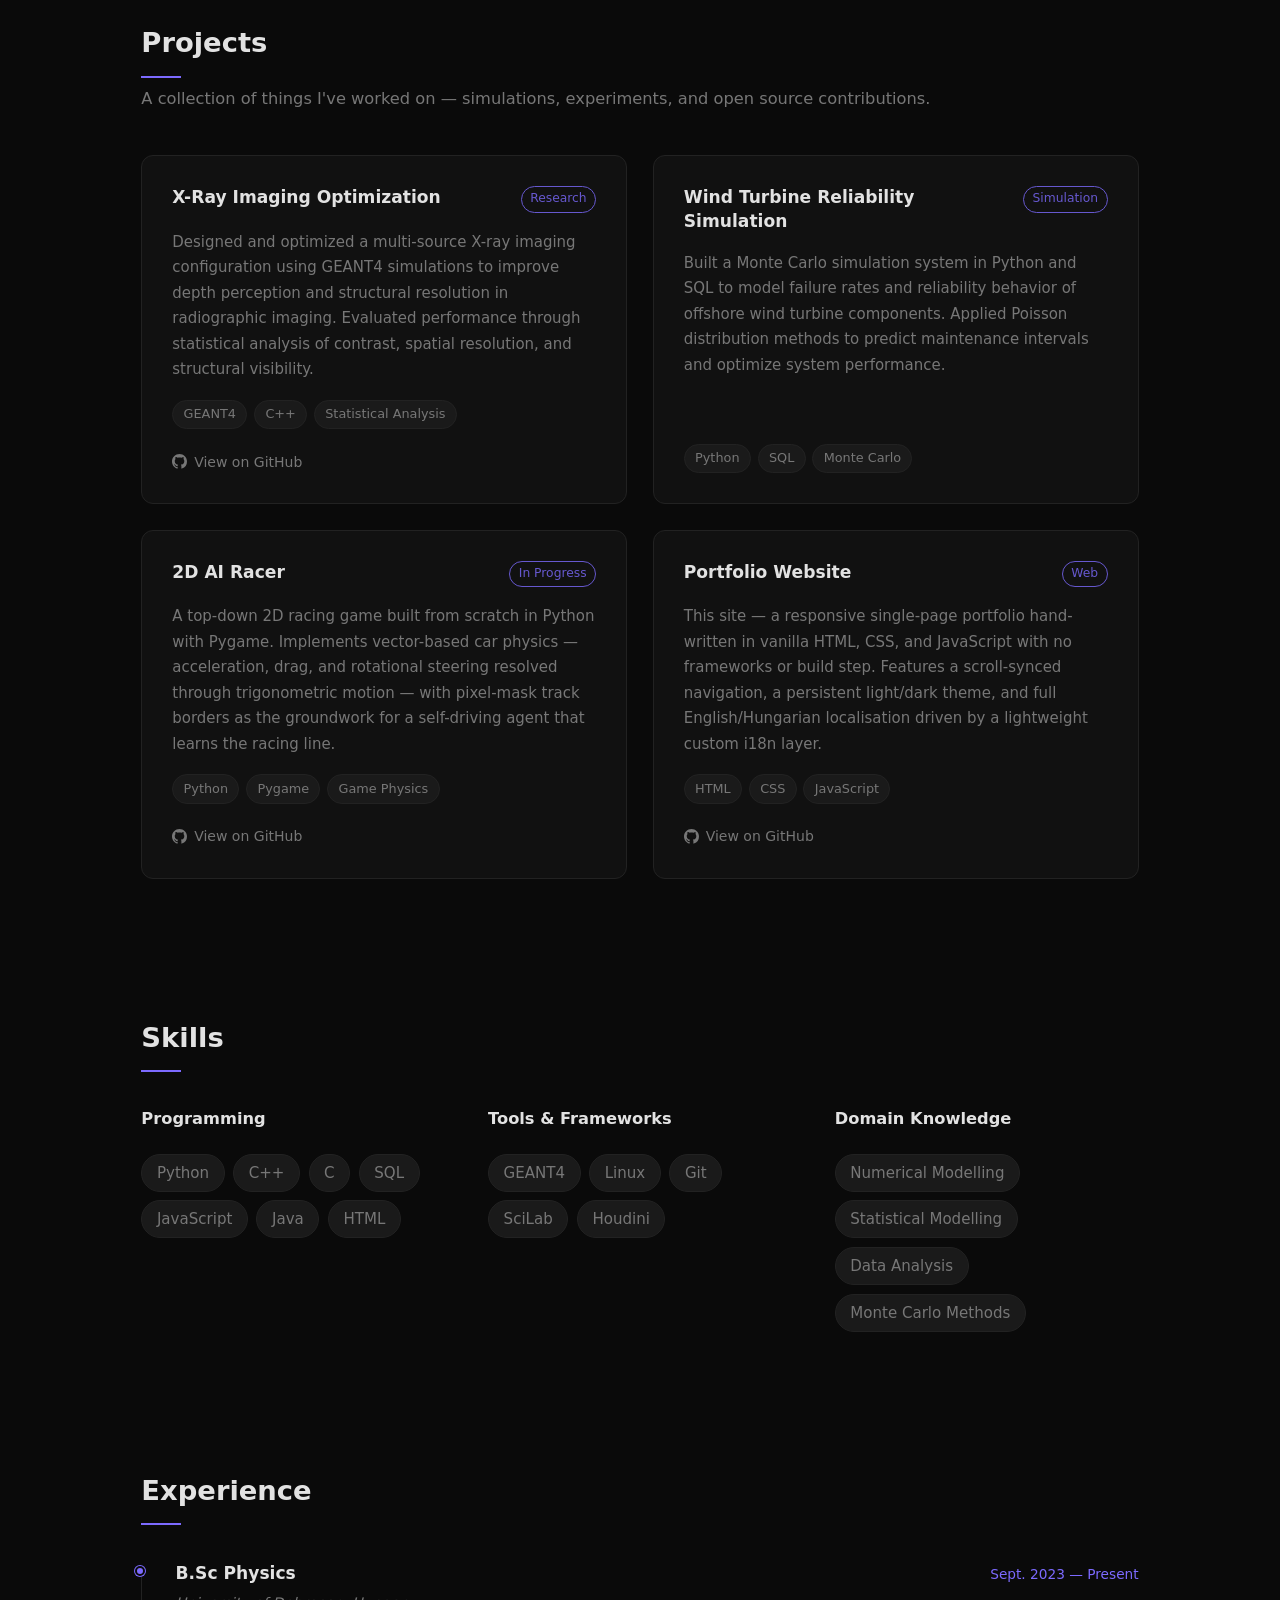
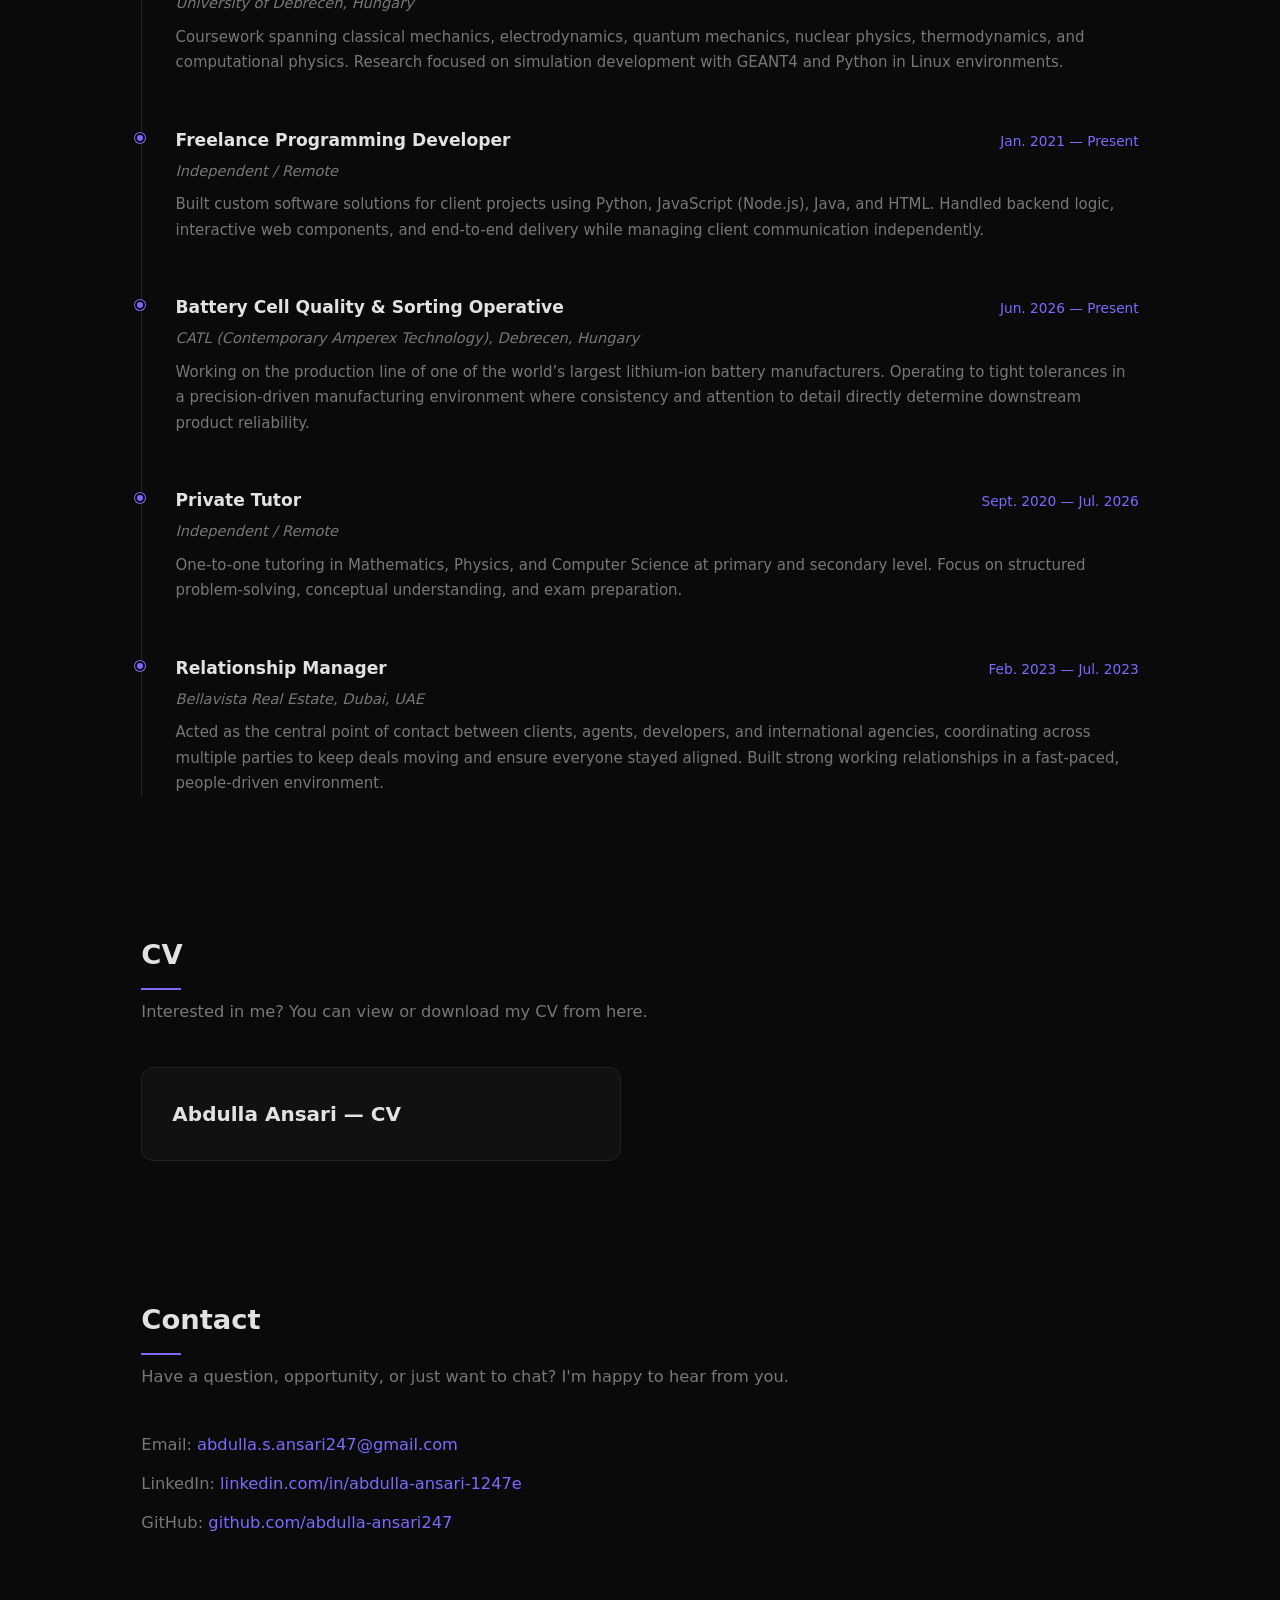
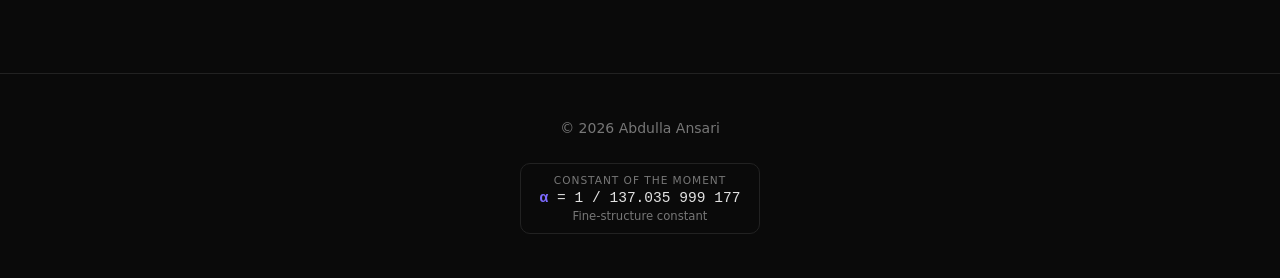
==== commit 24e50c68: "Feature idea" ====
--- a/index.html
+++ b/index.html
@@ -4,7 +4,7 @@
     <meta charset="UTF-8">
     <meta name="viewport" content="width=device-width, initial-scale=1.0">
     <title>Abdulla Ansari</title>
-    <link rel="stylesheet" href="css/style.css?v=3">
+    <link rel="stylesheet" href="css/style.css?v=4">
 </head>
 <body>
 
@@ -299,8 +299,15 @@
 
     <footer>
         <p>&copy; 2026 Abdulla Ansari</p>
+
+        <!-- Decorative only. Click it for a different constant. -->
+        <button class="constant" id="constant" type="button">
+            <span class="constant-label" data-i18n="constant-label">Constant of the moment</span>
+            <span class="constant-value" id="constantValue"></span>
+            <span class="constant-name" id="constantName"></span>
+        </button>
     </footer>
 
-    <script src="js/main.js?v=3"></script>
+    <script src="js/main.js?v=4"></script>
 </body>
 </html>
--- a/css/style.css
+++ b/css/style.css
@@ -653,6 +653,51 @@
     margin-top: 6rem;
 }
 
+/* CONSTANT OF THE MOMENT — decorative footer widget */
+.constant {
+    display: inline-flex;
+    flex-direction: column;
+    align-items: center;
+    gap: 0.15rem;
+    margin-top: 1.4rem;
+    padding: 0.6rem 1.1rem;
+    background: none;
+    border: 1px solid var(--border);
+    border-radius: 10px;
+    color: inherit;
+    font-family: inherit;
+    cursor: pointer;
+    transition: border-color 0.2s;
+}
+
+.constant:hover {
+    border-color: var(--accent);
+}
+
+.constant-label {
+    font-size: 0.62rem;
+    text-transform: uppercase;
+    letter-spacing: 0.09em;
+    color: var(--muted);
+}
+
+.constant-value {
+    font-family: ui-monospace, 'Cascadia Code', Consolas, monospace;
+    font-size: 0.85rem;
+    color: var(--text);
+    font-variant-numeric: tabular-nums;
+}
+
+.constant-value b {
+    color: var(--accent);
+    font-weight: 700;
+}
+
+.constant-name {
+    font-size: 0.68rem;
+    color: var(--muted);
+}
+
 /* RESPONSIVE */
 @media (max-width: 860px) {
     .about-grid {
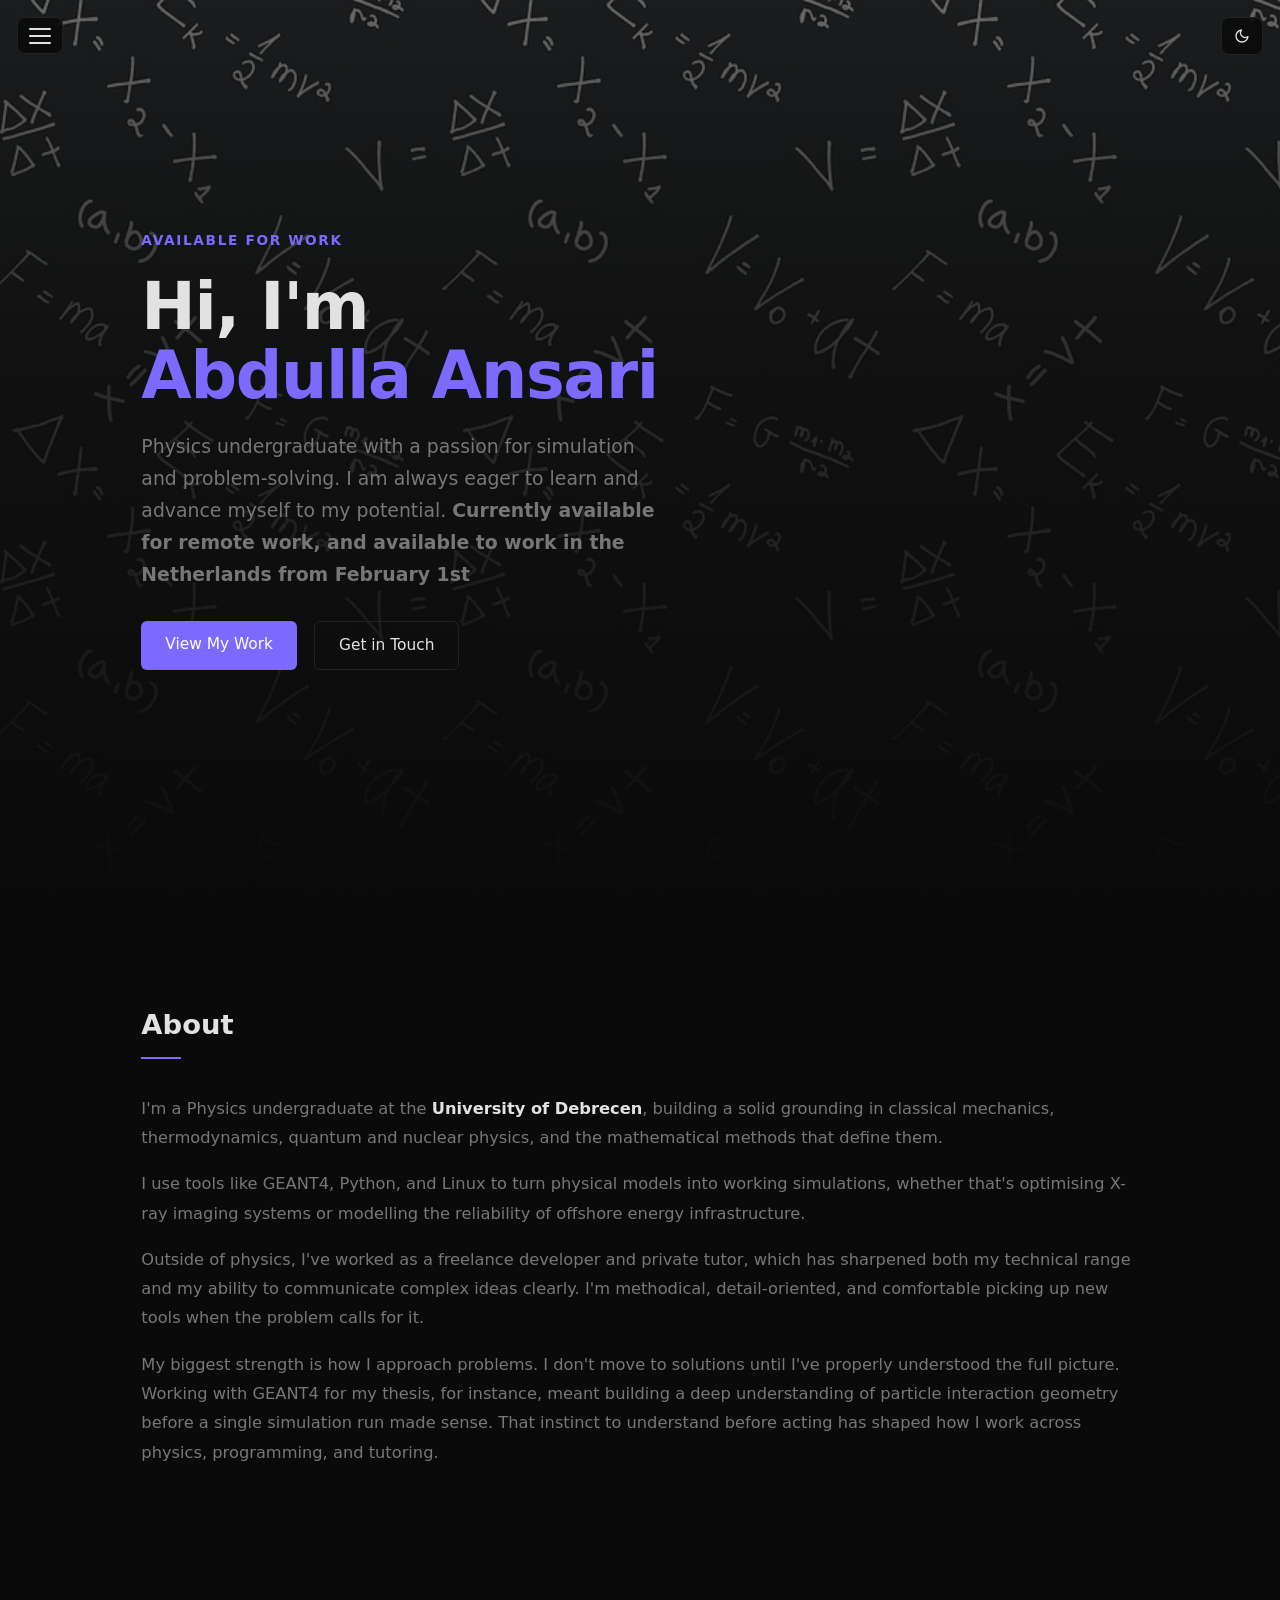
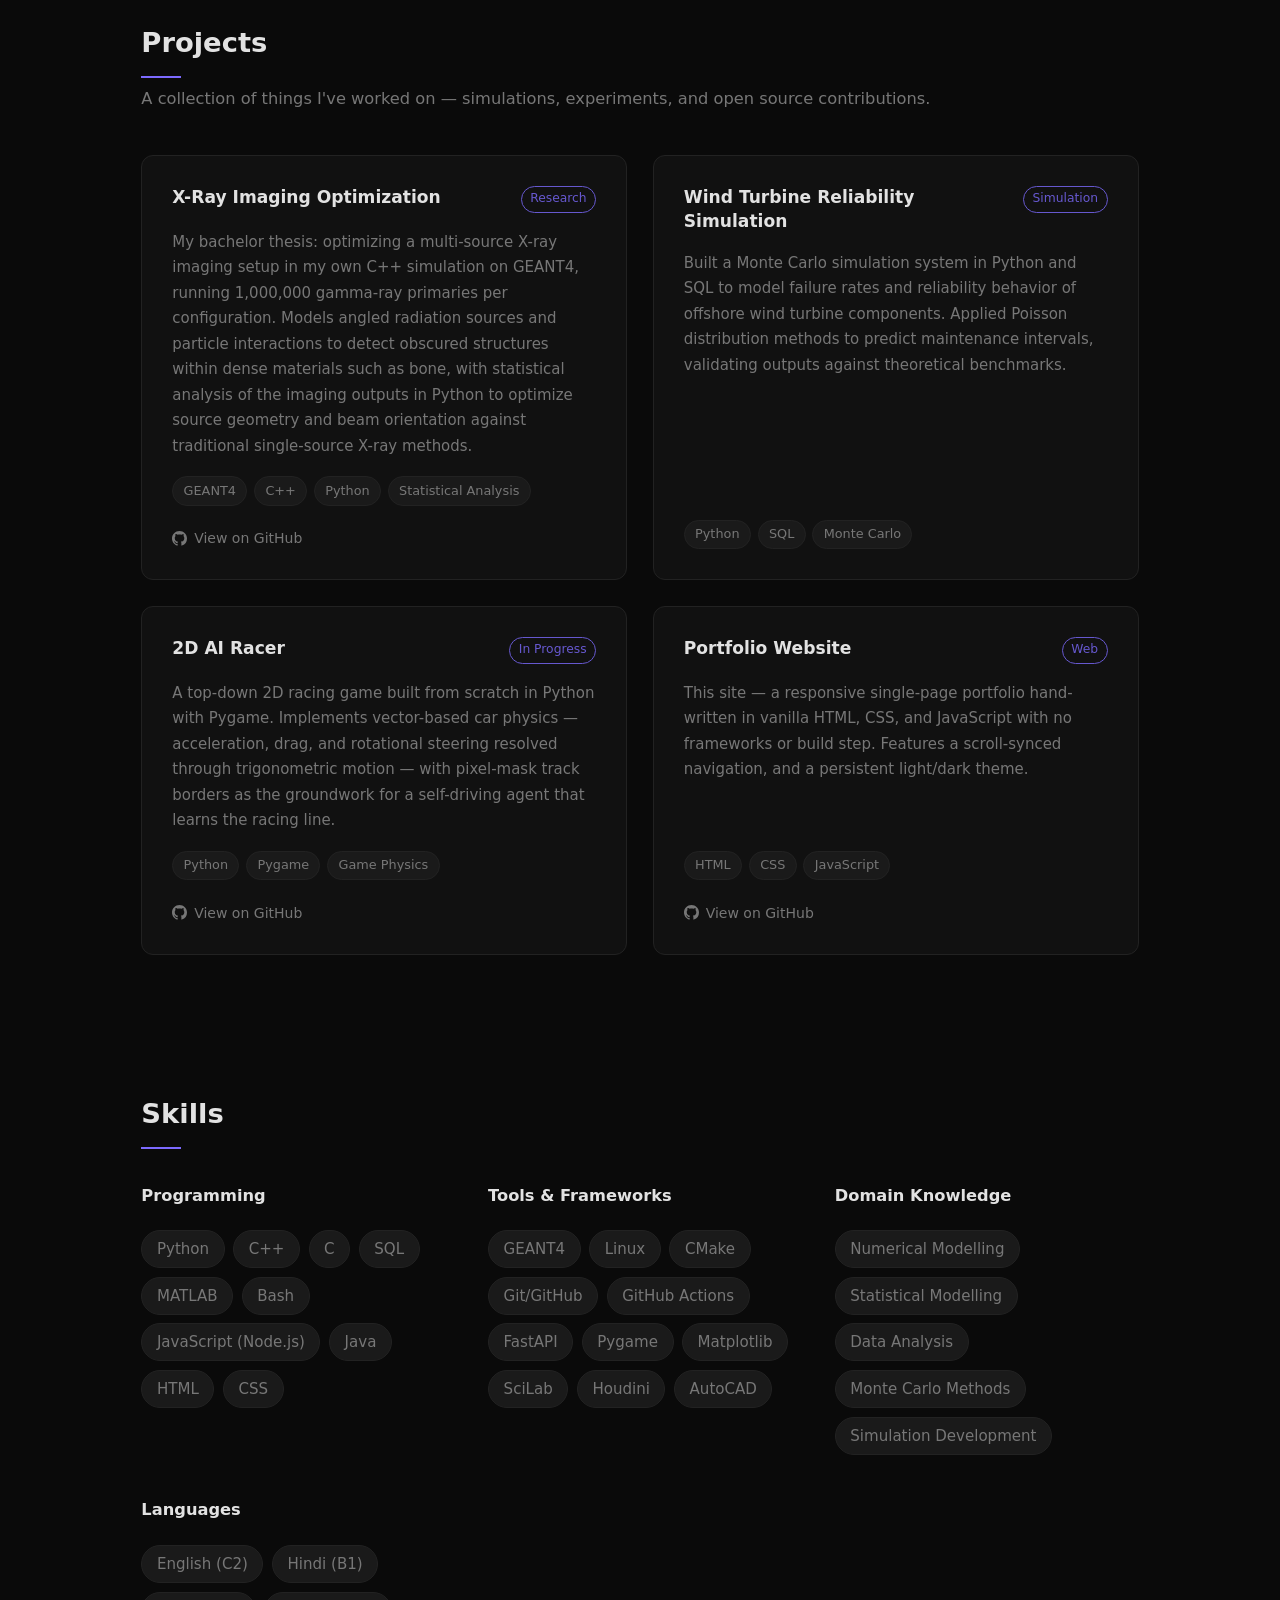
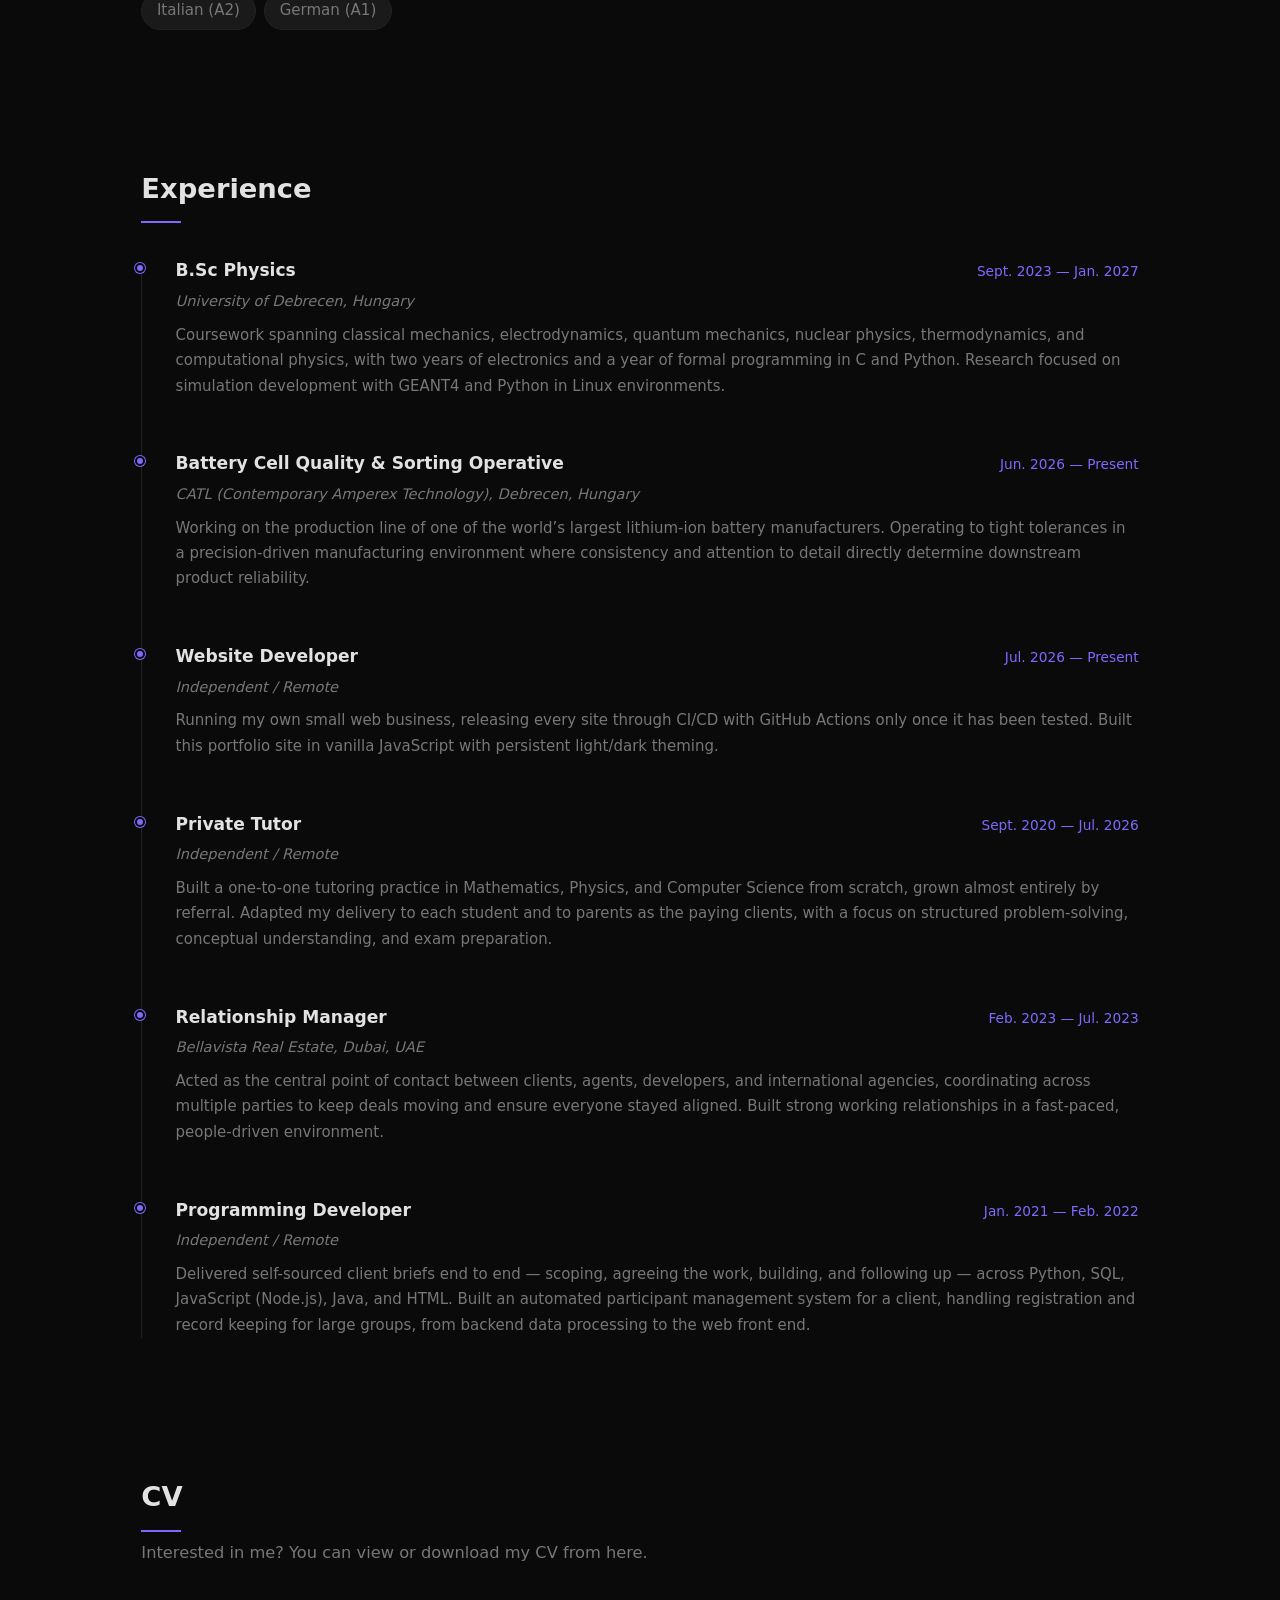
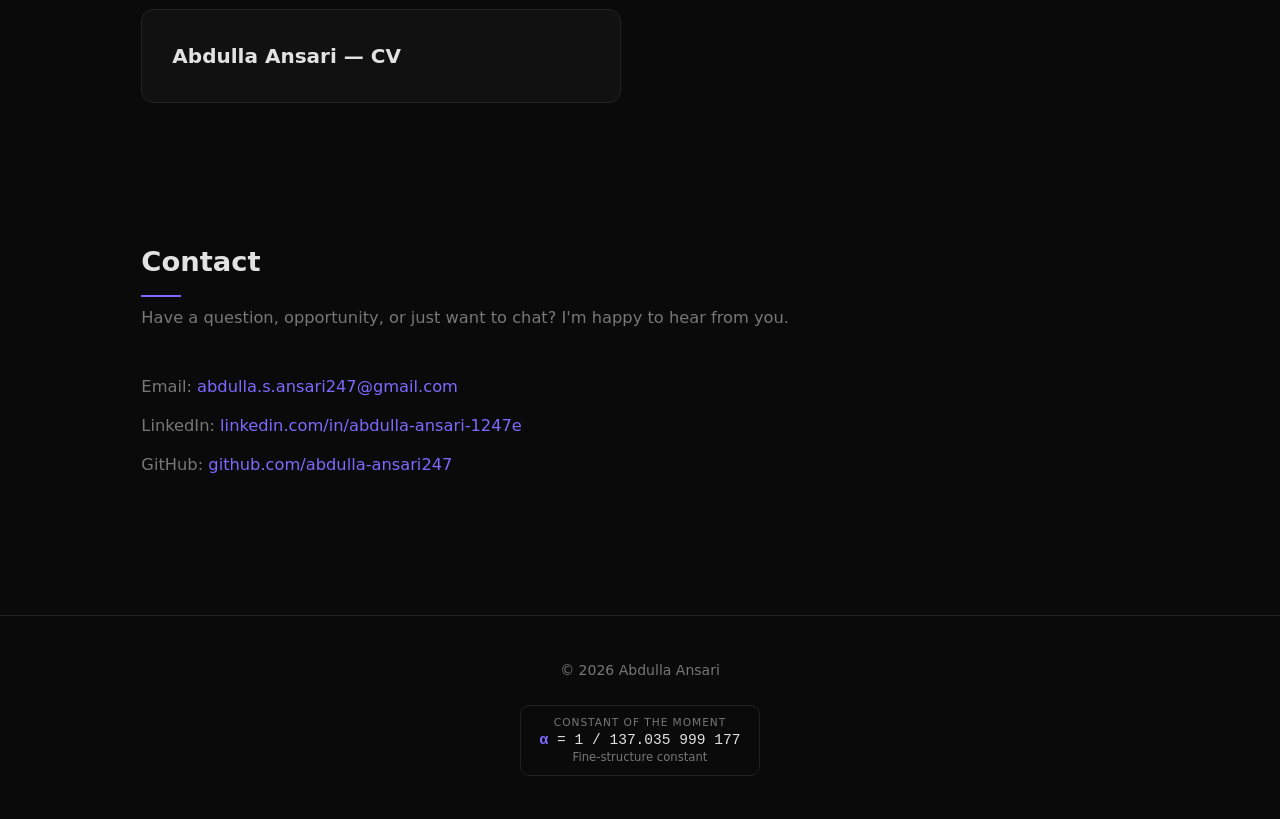
==== commit 4945b1f4: "Edits" ====
--- a/index.html
+++ b/index.html
@@ -4,7 +4,7 @@
     <meta charset="UTF-8">
     <meta name="viewport" content="width=device-width, initial-scale=1.0">
     <title>Abdulla Ansari</title>
-    <link rel="stylesheet" href="css/style.css?v=4">
+    <link rel="stylesheet" href="css/style.css?v=5">
 </head>
 <body>
 
@@ -15,18 +15,6 @@
     </button>
 
     <div class="top-controls">
-        <div class="lang-dropdown" id="langDropdown">
-            <button class="ctrl-btn lang-current" id="langToggle" aria-label="Switch language">
-                EN
-                <svg width="10" height="10" viewBox="0 0 10 10" fill="none" stroke="currentColor" stroke-width="1.8" stroke-linecap="round" stroke-linejoin="round">
-                    <polyline points="2,3 5,7 8,3"/>
-                </svg>
-            </button>
-            <ul class="lang-menu">
-                <li><button class="lang-option" data-lang="en">EN</button></li>
-                <li><button class="lang-option" data-lang="hu">HU</button></li>
-            </ul>
-        </div>
         <button class="ctrl-btn" id="themeToggle" aria-label="Toggle theme">
             <svg class="icon-sun" width="16" height="16" viewBox="0 0 24 24" fill="none" stroke="currentColor" stroke-width="2" stroke-linecap="round" stroke-linejoin="round">
                 <circle cx="12" cy="12" r="5"/>
@@ -48,23 +36,23 @@
     <div class="nav-overlay" id="navOverlay"></div>
 
     <nav class="side-nav" id="sideNav">
-        <a href="#about"      data-i18n="nav-about">About</a>
-        <a href="#projects"   data-i18n="nav-projects">Projects</a>
-        <a href="#skills"     data-i18n="nav-skills">Skills</a>
-        <a href="#experience" data-i18n="nav-experience">Experience</a>
+        <a href="#about"     >About</a>
+        <a href="#projects"  >Projects</a>
+        <a href="#skills"    >Skills</a>
+        <a href="#experience">Experience</a>
         <a href="#cv">CV</a>
-        <a href="#contact"    data-i18n="nav-contact">Contact</a>
+        <a href="#contact"   >Contact</a>
     </nav>
 
     <!-- HERO -->
     <section id="home">
         <div class="hero-content">
-            <span class="tag" data-i18n="hero-tag">Available for work</span>
-            <h1 data-i18n="hero-heading">Hi, I'm<br><span class="accent">Abdulla Ansari</span></h1>
-            <p data-i18n="hero-desc">Physics undergraduate with a passion for simulation and problem-solving. I am always eager to learn and advance myself to my potential. <strong>Currently available for remote work, and available to work in the Netherlands from March 1st</strong></p>
+            <span class="tag">Available for work</span>
+            <h1>Hi, I'm<br><span class="accent">Abdulla Ansari</span></h1>
+            <p>Physics undergraduate with a passion for simulation and problem-solving. I am always eager to learn and advance myself to my potential. <strong>Currently available for remote work, and available to work in the Netherlands from February 1st</strong></p>
             <div class="hero-btns">
-                <a href="#projects" class="btn btn-primary" data-i18n="btn-work">View My Work</a>
-                <a href="#contact"  class="btn btn-outline"  data-i18n="btn-contact">Get in Touch</a>
+                <a href="#projects" class="btn btn-primary">View My Work</a>
+                <a href="#contact"  class="btn btn-outline" >Get in Touch</a>
             </div>
         </div>
     </section>
@@ -73,48 +61,49 @@
 
         <!-- ABOUT -->
         <section id="about" class="section">
-            <h2 class="section-title" data-i18n="nav-about">About</h2>
+            <h2 class="section-title">About</h2>
             <div class="about-grid">
                 <div class="about-text">
-                    <p data-i18n="about-p1">I'm a Physics undergraduate at the <strong>University of Debrecen</strong>, building a solid grounding in classical mechanics, thermodynamics, quantum and nuclear physics, and the mathematical methods that define them.</p>
-                    <p data-i18n="about-p2">I use tools like GEANT4, Python, and Linux to turn physical models into working simulations, whether that's optimising X-ray imaging systems or modelling the reliability of offshore energy infrastructure.</p>
-                    <p data-i18n="about-p3">Outside of physics, I've worked as a freelance developer and private tutor, which has sharpened both my technical range and my ability to communicate complex ideas clearly. I'm methodical, detail-oriented, and comfortable picking up new tools when the problem calls for it.</p>
-                    <p data-i18n="about-p4">My biggest strength is how I approach problems. I don't move to solutions until I've properly understood the full picture. Working with GEANT4 for my thesis, for instance, meant building a deep understanding of particle interaction geometry before a single simulation run made sense. That instinct to understand before acting has shaped how I work across physics, programming, and tutoring.</p>
+                    <p>I'm a Physics undergraduate at the <strong>University of Debrecen</strong>, building a solid grounding in classical mechanics, thermodynamics, quantum and nuclear physics, and the mathematical methods that define them.</p>
+                    <p>I use tools like GEANT4, Python, and Linux to turn physical models into working simulations, whether that's optimising X-ray imaging systems or modelling the reliability of offshore energy infrastructure.</p>
+                    <p>Outside of physics, I've worked as a freelance developer and private tutor, which has sharpened both my technical range and my ability to communicate complex ideas clearly. I'm methodical, detail-oriented, and comfortable picking up new tools when the problem calls for it.</p>
+                    <p>My biggest strength is how I approach problems. I don't move to solutions until I've properly understood the full picture. Working with GEANT4 for my thesis, for instance, meant building a deep understanding of particle interaction geometry before a single simulation run made sense. That instinct to understand before acting has shaped how I work across physics, programming, and tutoring.</p>
                 </div>
             </div>
         </section>
 
         <!-- PROJECTS -->
         <section id="projects" class="section">
-            <h2 class="section-title" data-i18n="nav-projects">Projects</h2>
-            <p class="section-sub" data-i18n="projects-sub">A collection of things I've worked on — simulations, experiments, and open source contributions.</p>
+            <h2 class="section-title">Projects</h2>
+            <p class="section-sub">A collection of things I've worked on — simulations, experiments, and open source contributions.</p>
             <div class="projects-grid">
 
                 <div class="project-card">
                     <div class="project-header">
-                        <h3 data-i18n="proj1-title">X-Ray Imaging Optimization</h3>
-                        <span class="project-status" data-i18n="proj1-status">Research</span>
-                    </div>
-                    <p data-i18n="proj1-desc">Designed and optimized a multi-source X-ray imaging configuration using GEANT4 simulations to improve depth perception and structural resolution in radiographic imaging. Evaluated performance through statistical analysis of contrast, spatial resolution, and structural visibility.</p>
+                        <h3>X-Ray Imaging Optimization</h3>
+                        <span class="project-status">Research</span>
+                    </div>
+                    <p>My bachelor thesis: optimizing a multi-source X-ray imaging setup in my own C++ simulation on GEANT4, running 1,000,000 gamma-ray primaries per configuration. Models angled radiation sources and particle interactions to detect obscured structures within dense materials such as bone, with statistical analysis of the imaging outputs in Python to optimize source geometry and beam orientation against traditional single-source X-ray methods.</p>
                     <div class="project-tags">
                         <span class="tag-pill">GEANT4</span>
                         <span class="tag-pill">C++</span>
-                        <span class="tag-pill" data-i18n="pill-stats">Statistical Analysis</span>
+                        <span class="tag-pill">Python</span>
+                        <span class="tag-pill">Statistical Analysis</span>
                     </div>
                     <div class="project-links">
                         <a href="https://github.com/abdulla-ansari247/geant4-xray-imaging-thesis" target="_blank" rel="noopener" class="project-link">
                             <svg width="15" height="15" viewBox="0 0 16 16" fill="currentColor" aria-hidden="true"><path d="M8 0C3.58 0 0 3.58 0 8c0 3.54 2.29 6.53 5.47 7.59.4.07.55-.17.55-.38 0-.19-.01-.82-.01-1.49-2.01.37-2.53-.49-2.69-.94-.09-.23-.48-.94-.82-1.13-.28-.15-.68-.52-.01-.53.63-.01 1.08.58 1.23.82.72 1.21 1.87.87 2.33.66.07-.52.28-.87.51-1.07-1.78-.2-3.64-.89-3.64-3.95 0-.87.31-1.59.82-2.15-.08-.2-.36-1.02.08-2.12 0 0 .67-.21 2.2.82.64-.18 1.32-.27 2-.27.68 0 1.36.09 2 .27 1.53-1.04 2.2-.82 2.2-.82.44 1.1.16 1.92.08 2.12.51.56.82 1.27.82 2.15 0 3.07-1.87 3.75-3.65 3.95.29.25.54.73.54 1.48 0 1.07-.01 1.93-.01 2.2 0 .21.15.46.55.38A8.01 8.01 0 0 0 16 8c0-4.42-3.58-8-8-8z"/></svg>
-                            <span data-i18n="proj-github">View on GitHub</span>
+                            <span>View on GitHub</span>
                         </a>
                     </div>
                 </div>
 
                 <div class="project-card">
                     <div class="project-header">
-                        <h3 data-i18n="proj2-title">Wind Turbine Reliability Simulation</h3>
-                        <span class="project-status" data-i18n="proj2-status">Simulation</span>
-                    </div>
-                    <p data-i18n="proj2-desc">Built a Monte Carlo simulation system in Python and SQL to model failure rates and reliability behavior of offshore wind turbine components. Applied Poisson distribution methods to predict maintenance intervals and optimize system performance.</p>
+                        <h3>Wind Turbine Reliability Simulation</h3>
+                        <span class="project-status">Simulation</span>
+                    </div>
+                    <p>Built a Monte Carlo simulation system in Python and SQL to model failure rates and reliability behavior of offshore wind turbine components. Applied Poisson distribution methods to predict maintenance intervals, validating outputs against theoretical benchmarks.</p>
                     <div class="project-tags">
                         <span class="tag-pill">Python</span>
                         <span class="tag-pill">SQL</span>
@@ -124,29 +113,29 @@
 
                 <div class="project-card">
                     <div class="project-header">
-                        <h3 data-i18n="proj3-title">2D AI Racer</h3>
-                        <span class="project-status" data-i18n="proj3-status">In Progress</span>
-                    </div>
-                    <p data-i18n="proj3-desc">A top-down 2D racing game built from scratch in Python with Pygame. Implements vector-based car physics — acceleration, drag, and rotational steering resolved through trigonometric motion — with pixel-mask track borders as the groundwork for a self-driving agent that learns the racing line.</p>
+                        <h3>2D AI Racer</h3>
+                        <span class="project-status">In Progress</span>
+                    </div>
+                    <p>A top-down 2D racing game built from scratch in Python with Pygame. Implements vector-based car physics — acceleration, drag, and rotational steering resolved through trigonometric motion — with pixel-mask track borders as the groundwork for a self-driving agent that learns the racing line.</p>
                     <div class="project-tags">
                         <span class="tag-pill">Python</span>
                         <span class="tag-pill">Pygame</span>
-                        <span class="tag-pill" data-i18n="pill-physics">Game Physics</span>
+                        <span class="tag-pill">Game Physics</span>
                     </div>
                     <div class="project-links">
                         <a href="https://github.com/abdulla-ansari247/2D_AI_Racer" target="_blank" rel="noopener" class="project-link">
                             <svg width="15" height="15" viewBox="0 0 16 16" fill="currentColor" aria-hidden="true"><path d="M8 0C3.58 0 0 3.58 0 8c0 3.54 2.29 6.53 5.47 7.59.4.07.55-.17.55-.38 0-.19-.01-.82-.01-1.49-2.01.37-2.53-.49-2.69-.94-.09-.23-.48-.94-.82-1.13-.28-.15-.68-.52-.01-.53.63-.01 1.08.58 1.23.82.72 1.21 1.87.87 2.33.66.07-.52.28-.87.51-1.07-1.78-.2-3.64-.89-3.64-3.95 0-.87.31-1.59.82-2.15-.08-.2-.36-1.02.08-2.12 0 0 .67-.21 2.2.82.64-.18 1.32-.27 2-.27.68 0 1.36.09 2 .27 1.53-1.04 2.2-.82 2.2-.82.44 1.1.16 1.92.08 2.12.51.56.82 1.27.82 2.15 0 3.07-1.87 3.75-3.65 3.95.29.25.54.73.54 1.48 0 1.07-.01 1.93-.01 2.2 0 .21.15.46.55.38A8.01 8.01 0 0 0 16 8c0-4.42-3.58-8-8-8z"/></svg>
-                            <span data-i18n="proj-github">View on GitHub</span>
+                            <span>View on GitHub</span>
                         </a>
                     </div>
                 </div>
 
                 <div class="project-card">
                     <div class="project-header">
-                        <h3 data-i18n="proj4-title">Portfolio Website</h3>
-                        <span class="project-status" data-i18n="proj4-status">Web</span>
-                    </div>
-                    <p data-i18n="proj4-desc">This site — a responsive single-page portfolio hand-written in vanilla HTML, CSS, and JavaScript with no frameworks or build step. Features a scroll-synced navigation, a persistent light/dark theme, and full English/Hungarian localisation driven by a lightweight custom i18n layer.</p>
+                        <h3>Portfolio Website</h3>
+                        <span class="project-status">Web</span>
+                    </div>
+                    <p>This site — a responsive single-page portfolio hand-written in vanilla HTML, CSS, and JavaScript with no frameworks or build step. Features a scroll-synced navigation, and a persistent light/dark theme.</p>
                     <div class="project-tags">
                         <span class="tag-pill">HTML</span>
                         <span class="tag-pill">CSS</span>
@@ -155,7 +144,7 @@
                     <div class="project-links">
                         <a href="https://github.com/abdulla-ansari247/portfolio_website" target="_blank" rel="noopener" class="project-link">
                             <svg width="15" height="15" viewBox="0 0 16 16" fill="currentColor" aria-hidden="true"><path d="M8 0C3.58 0 0 3.58 0 8c0 3.54 2.29 6.53 5.47 7.59.4.07.55-.17.55-.38 0-.19-.01-.82-.01-1.49-2.01.37-2.53-.49-2.69-.94-.09-.23-.48-.94-.82-1.13-.28-.15-.68-.52-.01-.53.63-.01 1.08.58 1.23.82.72 1.21 1.87.87 2.33.66.07-.52.28-.87.51-1.07-1.78-.2-3.64-.89-3.64-3.95 0-.87.31-1.59.82-2.15-.08-.2-.36-1.02.08-2.12 0 0 .67-.21 2.2.82.64-.18 1.32-.27 2-.27.68 0 1.36.09 2 .27 1.53-1.04 2.2-.82 2.2-.82.44 1.1.16 1.92.08 2.12.51.56.82 1.27.82 2.15 0 3.07-1.87 3.75-3.65 3.95.29.25.54.73.54 1.48 0 1.07-.01 1.93-.01 2.2 0 .21.15.46.55.38A8.01 8.01 0 0 0 16 8c0-4.42-3.58-8-8-8z"/></svg>
-                            <span data-i18n="proj-github">View on GitHub</span>
+                            <span>View on GitHub</span>
                         </a>
                     </div>
                 </div>
@@ -165,40 +154,60 @@
 
         <!-- SKILLS -->
         <section id="skills" class="section">
-            <h2 class="section-title" data-i18n="nav-skills">Skills</h2>
+            <h2 class="section-title">Skills</h2>
             <div class="skills-grid">
 
                 <div class="skill-group">
-                    <h3 data-i18n="skills-prog">Programming</h3>
+                    <h3>Programming</h3>
                     <div class="skill-tags">
                         <span class="tag-pill">Python</span>
                         <span class="tag-pill">C++</span>
                         <span class="tag-pill">C</span>
                         <span class="tag-pill">SQL</span>
-                        <span class="tag-pill">JavaScript</span>
+                        <span class="tag-pill">MATLAB</span>
+                        <span class="tag-pill">Bash</span>
+                        <span class="tag-pill">JavaScript (Node.js)</span>
                         <span class="tag-pill">Java</span>
                         <span class="tag-pill">HTML</span>
+                        <span class="tag-pill">CSS</span>
                     </div>
                 </div>
 
                 <div class="skill-group">
-                    <h3 data-i18n="skills-tools">Tools &amp; Frameworks</h3>
+                    <h3>Tools &amp; Frameworks</h3>
                     <div class="skill-tags">
                         <span class="tag-pill">GEANT4</span>
                         <span class="tag-pill">Linux</span>
-                        <span class="tag-pill">Git</span>
+                        <span class="tag-pill">CMake</span>
+                        <span class="tag-pill">Git/GitHub</span>
+                        <span class="tag-pill">GitHub Actions</span>
+                        <span class="tag-pill">FastAPI</span>
+                        <span class="tag-pill">Pygame</span>
+                        <span class="tag-pill">Matplotlib</span>
                         <span class="tag-pill">SciLab</span>
                         <span class="tag-pill">Houdini</span>
+                        <span class="tag-pill">AutoCAD</span>
                     </div>
                 </div>
 
                 <div class="skill-group">
-                    <h3 data-i18n="skills-domain">Domain Knowledge</h3>
+                    <h3>Domain Knowledge</h3>
                     <div class="skill-tags">
-                        <span class="tag-pill" data-i18n="pill-num">Numerical Modelling</span>
-                        <span class="tag-pill" data-i18n="pill-stat">Statistical Modelling</span>
-                        <span class="tag-pill" data-i18n="pill-data">Data Analysis</span>
+                        <span class="tag-pill">Numerical Modelling</span>
+                        <span class="tag-pill">Statistical Modelling</span>
+                        <span class="tag-pill">Data Analysis</span>
                         <span class="tag-pill">Monte Carlo Methods</span>
+                        <span class="tag-pill">Simulation Development</span>
+                    </div>
+                </div>
+
+                <div class="skill-group">
+                    <h3>Languages</h3>
+                    <div class="skill-tags">
+                        <span class="tag-pill">English (C2)</span>
+                        <span class="tag-pill">Hindi (B1)</span>
+                        <span class="tag-pill">Italian (A2)</span>
+                        <span class="tag-pill">German (A1)</span>
                     </div>
                 </div>
 
@@ -207,66 +216,78 @@
 
         <!-- EXPERIENCE -->
         <section id="experience" class="section">
-            <h2 class="section-title" data-i18n="nav-experience">Experience</h2>
+            <h2 class="section-title">Experience</h2>
             <div class="timeline">
 
                 <div class="timeline-item">
                     <div class="timeline-dot"></div>
                     <div class="timeline-content">
                         <div class="timeline-header">
-                            <h3 data-i18n="exp1-title">B.Sc Physics</h3>
-                            <span class="timeline-date" data-i18n="exp1-date">Sept. 2023 — Present</span>
-                        </div>
-                        <p class="timeline-org" data-i18n="exp1-org">University of Debrecen, Hungary</p>
-                        <p data-i18n="exp1-desc">Coursework spanning classical mechanics, electrodynamics, quantum mechanics, nuclear physics, thermodynamics, and computational physics. Research focused on simulation development with GEANT4 and Python in Linux environments.</p>
-                    </div>
-                </div>
-
-                <div class="timeline-item">
-                    <div class="timeline-dot"></div>
-                    <div class="timeline-content">
-                        <div class="timeline-header">
-                            <h3 data-i18n="exp2-title">Freelance Programming Developer</h3>
-                            <span class="timeline-date" data-i18n="exp2-date">Jan. 2021 — Present</span>
-                        </div>
-                        <p class="timeline-org" data-i18n="exp2-org">Independent / Remote</p>
-                        <p data-i18n="exp2-desc">Built custom software solutions for client projects using Python, JavaScript (Node.js), Java, and HTML. Handled backend logic, interactive web components, and end-to-end delivery while managing client communication independently.</p>
-                    </div>
-                </div>
-
-                <div class="timeline-item">
-                    <div class="timeline-dot"></div>
-                    <div class="timeline-content">
-                        <div class="timeline-header">
-                            <h3 data-i18n="exp3-title">Battery Cell Quality &amp; Sorting Operative</h3>
-                            <span class="timeline-date" data-i18n="exp3-date">Jun. 2026 — Present</span>
-                        </div>
-                        <p class="timeline-org" data-i18n="exp3-org">CATL (Contemporary Amperex Technology), Debrecen, Hungary</p>
-                        <p data-i18n="exp3-desc">Working on the production line of one of the world’s largest lithium-ion battery manufacturers. Operating to tight tolerances in a precision-driven manufacturing environment where consistency and attention to detail directly determine downstream product reliability.</p>
-                    </div>
-                </div>
-
-                <div class="timeline-item">
-                    <div class="timeline-dot"></div>
-                    <div class="timeline-content">
-                        <div class="timeline-header">
-                            <h3 data-i18n="exp4-title">Private Tutor</h3>
-                            <span class="timeline-date" data-i18n="exp4-date">Sept. 2020 — Jul. 2026</span>
-                        </div>
-                        <p class="timeline-org" data-i18n="exp4-org">Independent / Remote</p>
-                        <p data-i18n="exp4-desc">One-to-one tutoring in Mathematics, Physics, and Computer Science at primary and secondary level. Focus on structured problem-solving, conceptual understanding, and exam preparation.</p>
-                    </div>
-                </div>
-
-                <div class="timeline-item">
-                    <div class="timeline-dot"></div>
-                    <div class="timeline-content">
-                        <div class="timeline-header">
-                            <h3 data-i18n="exp5-title">Relationship Manager</h3>
-                            <span class="timeline-date" data-i18n="exp5-date">Feb. 2023 — Jul. 2023</span>
-                        </div>
-                        <p class="timeline-org" data-i18n="exp5-org">Bellavista Real Estate, Dubai, UAE</p>
-                        <p data-i18n="exp5-desc">Acted as the central point of contact between clients, agents, developers, and international agencies, coordinating across multiple parties to keep deals moving and ensure everyone stayed aligned. Built strong working relationships in a fast-paced, people-driven environment.</p>
+                            <h3>B.Sc Physics</h3>
+                            <span class="timeline-date">Sept. 2023 — Jan. 2027</span>
+                        </div>
+                        <p class="timeline-org">University of Debrecen, Hungary</p>
+                        <p>Coursework spanning classical mechanics, electrodynamics, quantum mechanics, nuclear physics, thermodynamics, and computational physics, with two years of electronics and a year of formal programming in C and Python. Research focused on simulation development with GEANT4 and Python in Linux environments.</p>
+                    </div>
+                </div>
+
+                <div class="timeline-item">
+                    <div class="timeline-dot"></div>
+                    <div class="timeline-content">
+                        <div class="timeline-header">
+                            <h3>Battery Cell Quality &amp; Sorting Operative</h3>
+                            <span class="timeline-date">Jun. 2026 — Present</span>
+                        </div>
+                        <p class="timeline-org">CATL (Contemporary Amperex Technology), Debrecen, Hungary</p>
+                        <p>Working on the production line of one of the world’s largest lithium-ion battery manufacturers. Operating to tight tolerances in a precision-driven manufacturing environment where consistency and attention to detail directly determine downstream product reliability.</p>
+                    </div>
+                </div>
+
+                <div class="timeline-item">
+                    <div class="timeline-dot"></div>
+                    <div class="timeline-content">
+                        <div class="timeline-header">
+                            <h3>Website Developer</h3>
+                            <span class="timeline-date">Jul. 2026 — Present</span>
+                        </div>
+                        <p class="timeline-org">Independent / Remote</p>
+                        <p>Running my own small web business, releasing every site through CI/CD with GitHub Actions only once it has been tested. Built this portfolio site in vanilla JavaScript with persistent light/dark theming.</p>
+                    </div>
+                </div>
+
+                <div class="timeline-item">
+                    <div class="timeline-dot"></div>
+                    <div class="timeline-content">
+                        <div class="timeline-header">
+                            <h3>Private Tutor</h3>
+                            <span class="timeline-date">Sept. 2020 — Jul. 2026</span>
+                        </div>
+                        <p class="timeline-org">Independent / Remote</p>
+                        <p>Built a one-to-one tutoring practice in Mathematics, Physics, and Computer Science from scratch, grown almost entirely by referral. Adapted my delivery to each student and to parents as the paying clients, with a focus on structured problem-solving, conceptual understanding, and exam preparation.</p>
+                    </div>
+                </div>
+
+                <div class="timeline-item">
+                    <div class="timeline-dot"></div>
+                    <div class="timeline-content">
+                        <div class="timeline-header">
+                            <h3>Relationship Manager</h3>
+                            <span class="timeline-date">Feb. 2023 — Jul. 2023</span>
+                        </div>
+                        <p class="timeline-org">Bellavista Real Estate, Dubai, UAE</p>
+                        <p>Acted as the central point of contact between clients, agents, developers, and international agencies, coordinating across multiple parties to keep deals moving and ensure everyone stayed aligned. Built strong working relationships in a fast-paced, people-driven environment.</p>
+                    </div>
+                </div>
+
+                <div class="timeline-item">
+                    <div class="timeline-dot"></div>
+                    <div class="timeline-content">
+                        <div class="timeline-header">
+                            <h3>Programming Developer</h3>
+                            <span class="timeline-date">Jan. 2021 — Feb. 2022</span>
+                        </div>
+                        <p class="timeline-org">Independent / Remote</p>
+                        <p>Delivered self-sourced client briefs end to end — scoping, agreeing the work, building, and following up — across Python, SQL, JavaScript (Node.js), Java, and HTML. Built an automated participant management system for a client, handling registration and record keeping for large groups, from backend data processing to the web front end.</p>
                     </div>
                 </div>
 
@@ -276,7 +297,7 @@
         <!-- CV -->
         <section id="cv" class="section">
             <h2 class="section-title">CV</h2>
-            <p class="section-sub" data-i18n="cv-sub">Interested in me? You can view or download my CV from here.</p>
+            <p class="section-sub">Interested in me? You can view or download my CV from here.</p>
             <div class="cv-card-wrap">
                 <a href="cv.pdf" target="_blank" class="project-card cv-card">
                     <h3>Abdulla Ansari — CV</h3>
@@ -286,8 +307,8 @@
 
         <!-- CONTACT -->
         <section id="contact" class="section">
-            <h2 class="section-title" data-i18n="nav-contact">Contact</h2>
-            <p class="section-sub" data-i18n="contact-sub">Have a question, opportunity, or just want to chat? I'm happy to hear from you.</p>
+            <h2 class="section-title">Contact</h2>
+            <p class="section-sub">Have a question, opportunity, or just want to chat? I'm happy to hear from you.</p>
             <div class="contact-list">
                 <p>Email: <a href="mailto:abdulla.s.ansari247@gmail.com">abdulla.s.ansari247@gmail.com</a></p>
                 <p>LinkedIn: <a href="https://linkedin.com/in/abdulla-ansari-1247e" target="_blank">linkedin.com/in/abdulla-ansari-1247e</a></p>
@@ -302,12 +323,12 @@
 
         <!-- Decorative only. Click it for a different constant. -->
         <button class="constant" id="constant" type="button">
-            <span class="constant-label" data-i18n="constant-label">Constant of the moment</span>
+            <span class="constant-label">Constant of the moment</span>
             <span class="constant-value" id="constantValue"></span>
             <span class="constant-name" id="constantName"></span>
         </button>
     </footer>
 
-    <script src="js/main.js?v=4"></script>
+    <script src="js/main.js?v=6"></script>
 </body>
 </html>
--- a/css/style.css
+++ b/css/style.css
@@ -80,72 +80,6 @@
 
 .ctrl-btn:hover {
     border-color: var(--accent);
-    color: var(--accent);
-}
-
-/* LANGUAGE DROPDOWN */
-.lang-dropdown {
-    position: relative;
-}
-
-.lang-current {
-    gap: 0.35rem;
-}
-
-.lang-current svg {
-    transition: transform 0.2s;
-    flex-shrink: 0;
-}
-
-.lang-dropdown.open .lang-current svg {
-    transform: rotate(180deg);
-}
-
-.lang-menu {
-    position: absolute;
-    top: calc(100% + 0.4rem);
-    right: 0;
-    background: rgba(10, 10, 10, 0.95);
-    border: 1px solid var(--border);
-    border-radius: 8px;
-    padding: 0.3rem;
-    list-style: none;
-    display: none;
-    min-width: 100%;
-    backdrop-filter: blur(12px);
-    z-index: 400;
-}
-
-body.light .lang-menu {
-    background: rgba(244, 244, 245, 0.97);
-}
-
-.lang-dropdown.open .lang-menu {
-    display: block;
-}
-
-.lang-option {
-    display: block;
-    width: 100%;
-    background: none;
-    border: none;
-    border-radius: 5px;
-    padding: 0.4rem 0.75rem;
-    color: var(--muted);
-    font-size: 0.8rem;
-    font-weight: 600;
-    font-family: inherit;
-    cursor: pointer;
-    text-align: center;
-    transition: background 0.15s, color 0.15s;
-}
-
-.lang-option:hover {
-    background: var(--surface2);
-    color: var(--text);
-}
-
-.lang-option.active {
     color: var(--accent);
 }
 
